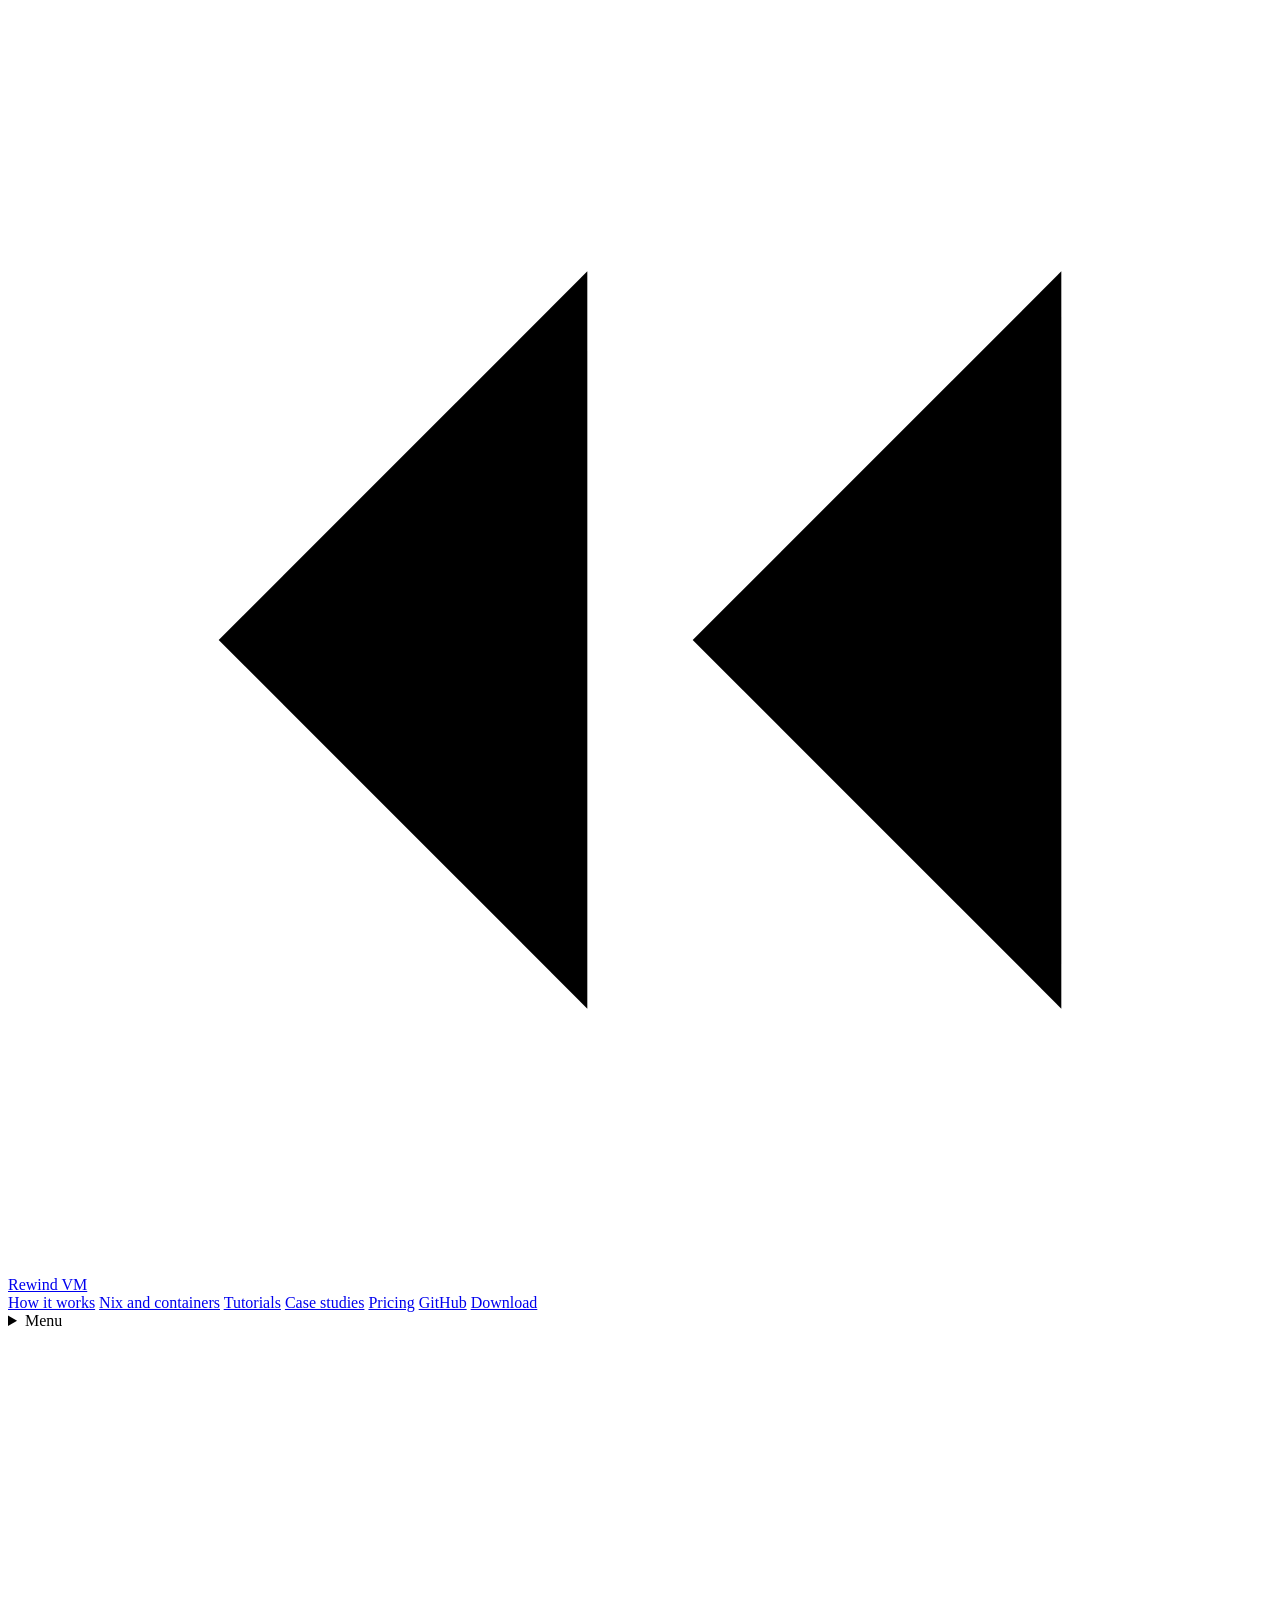
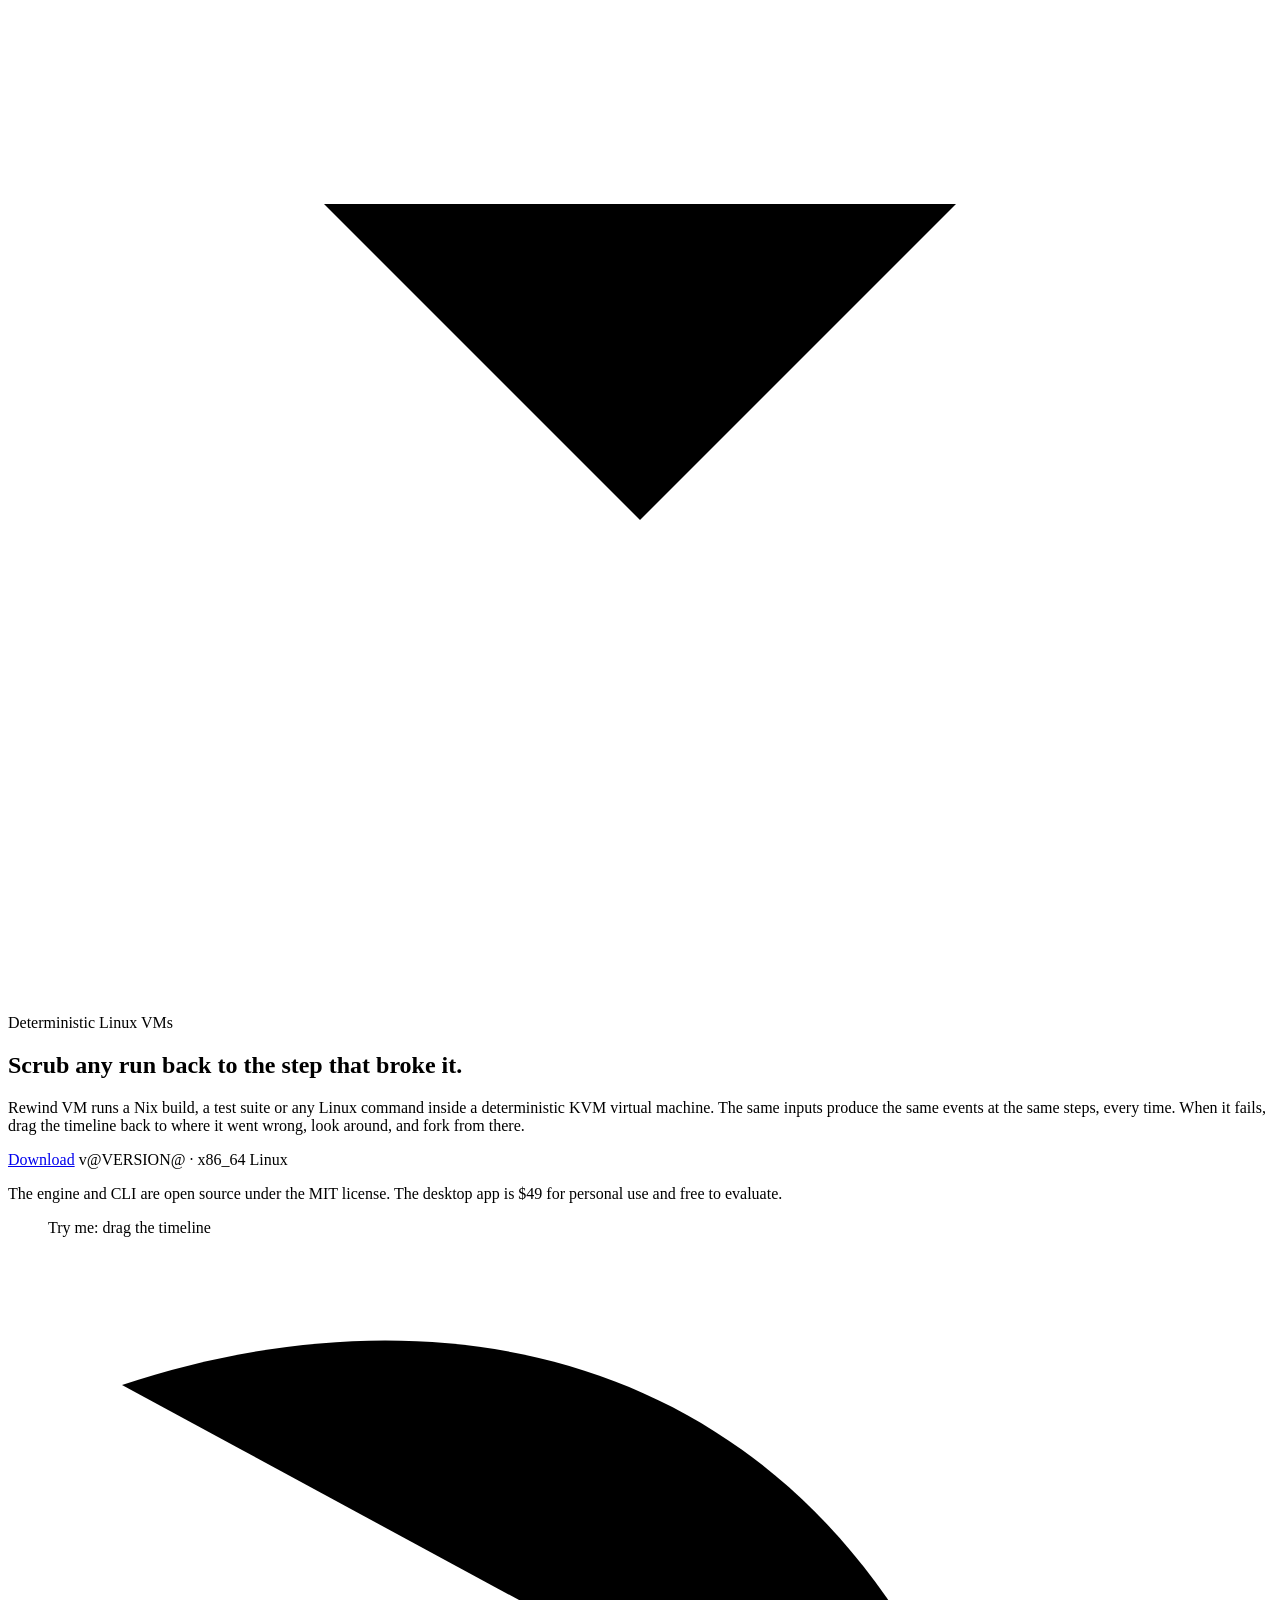
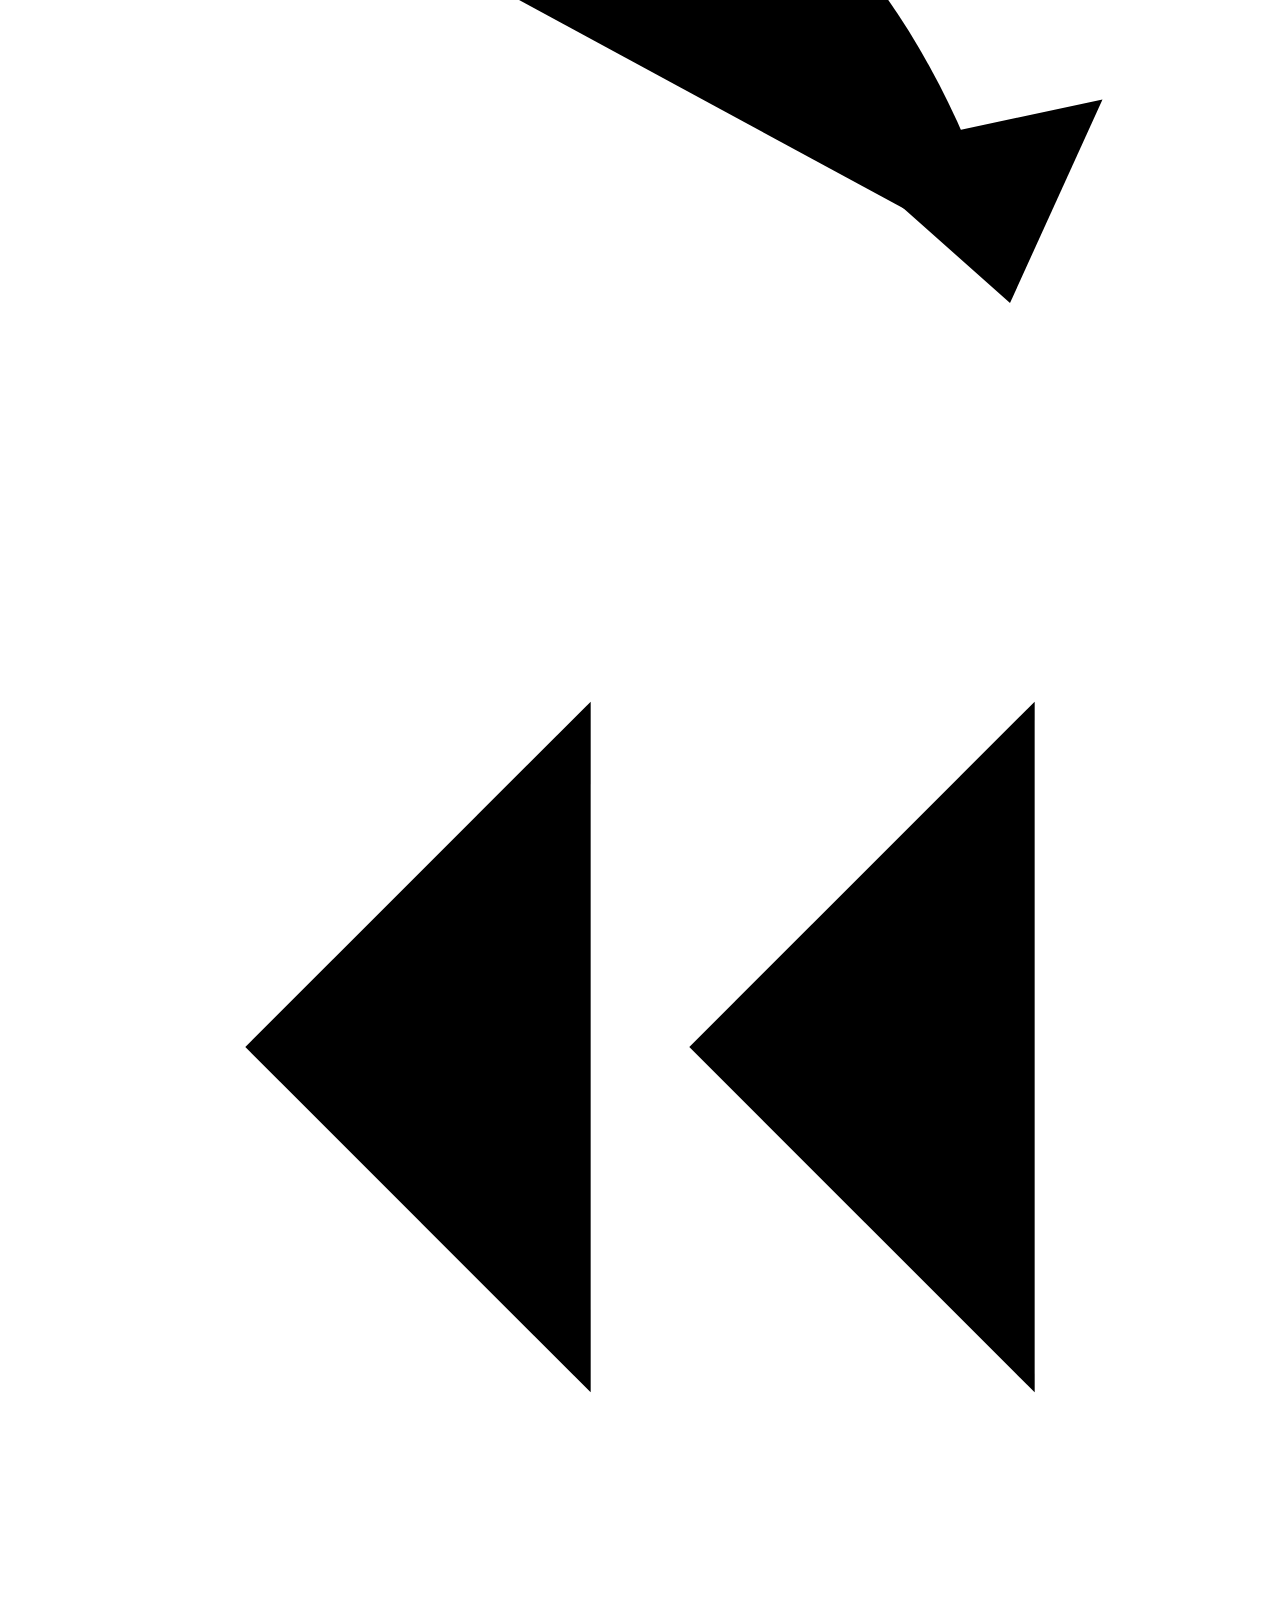
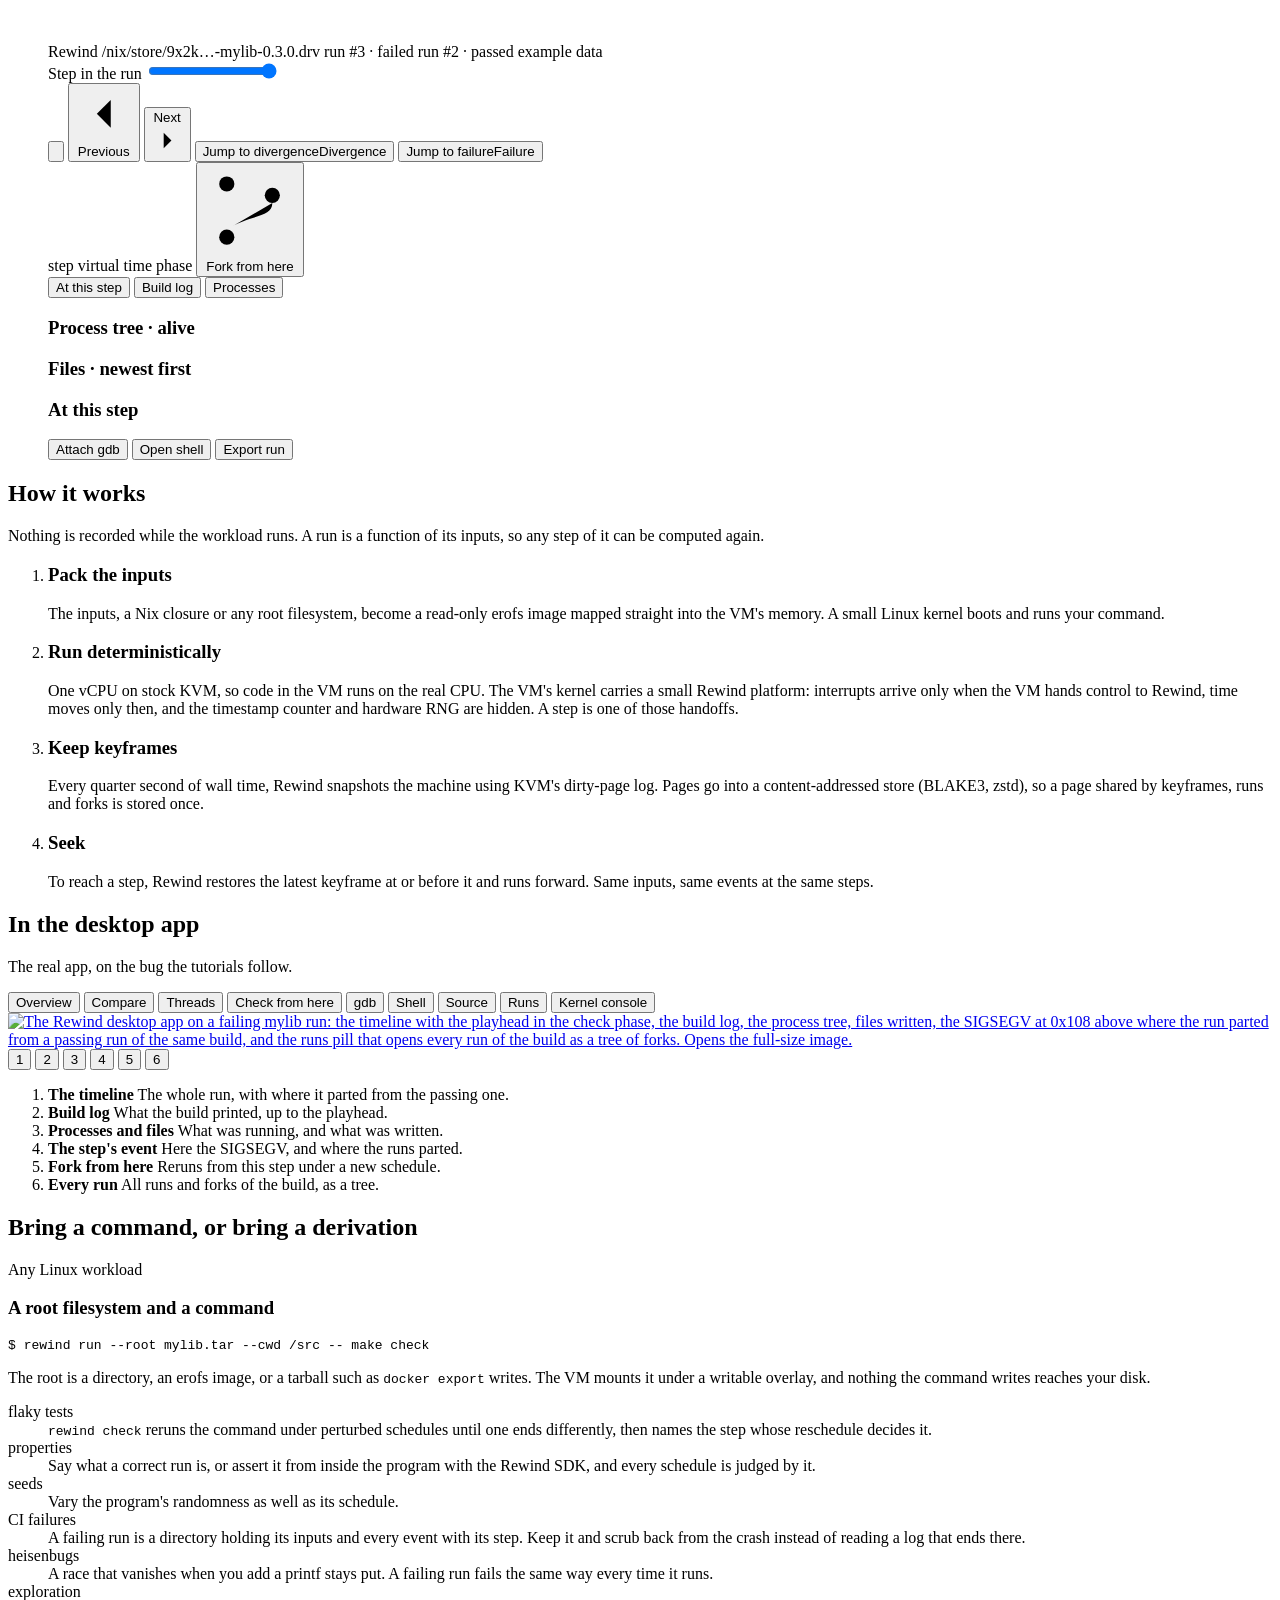
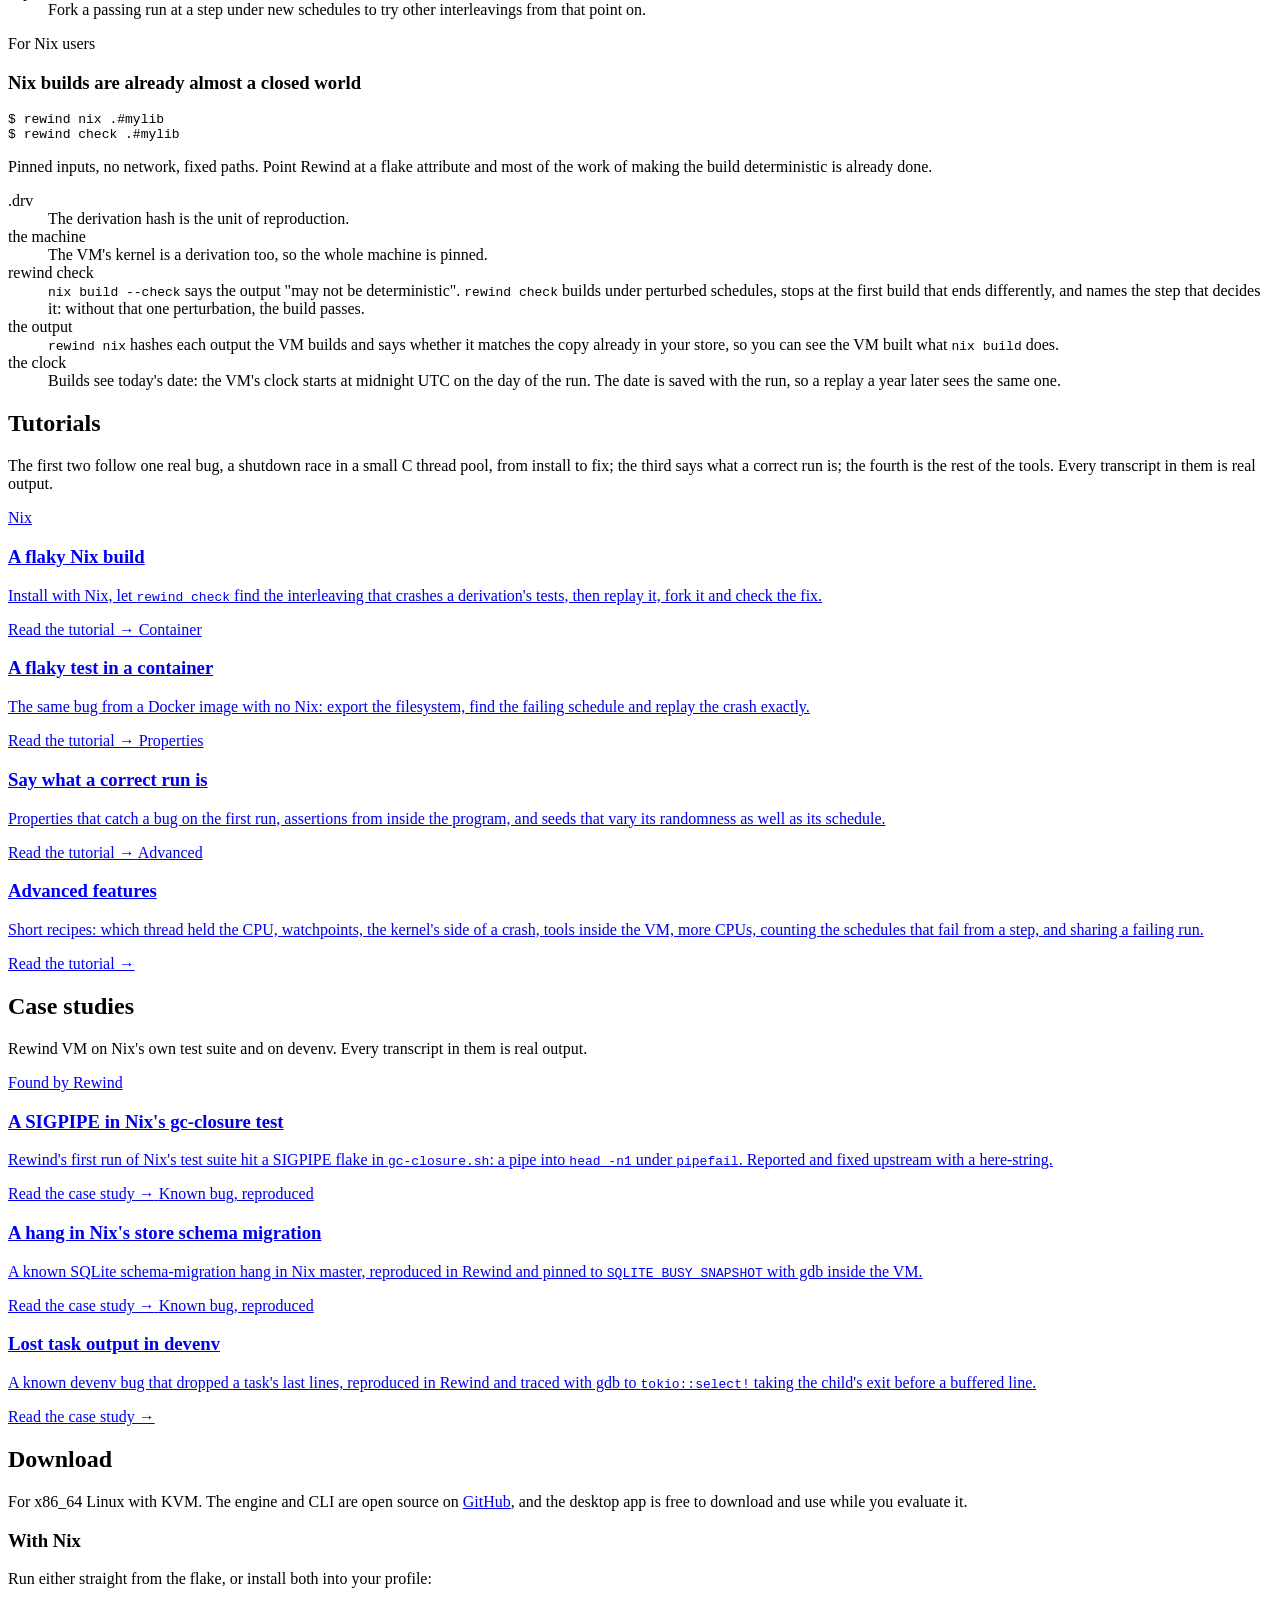
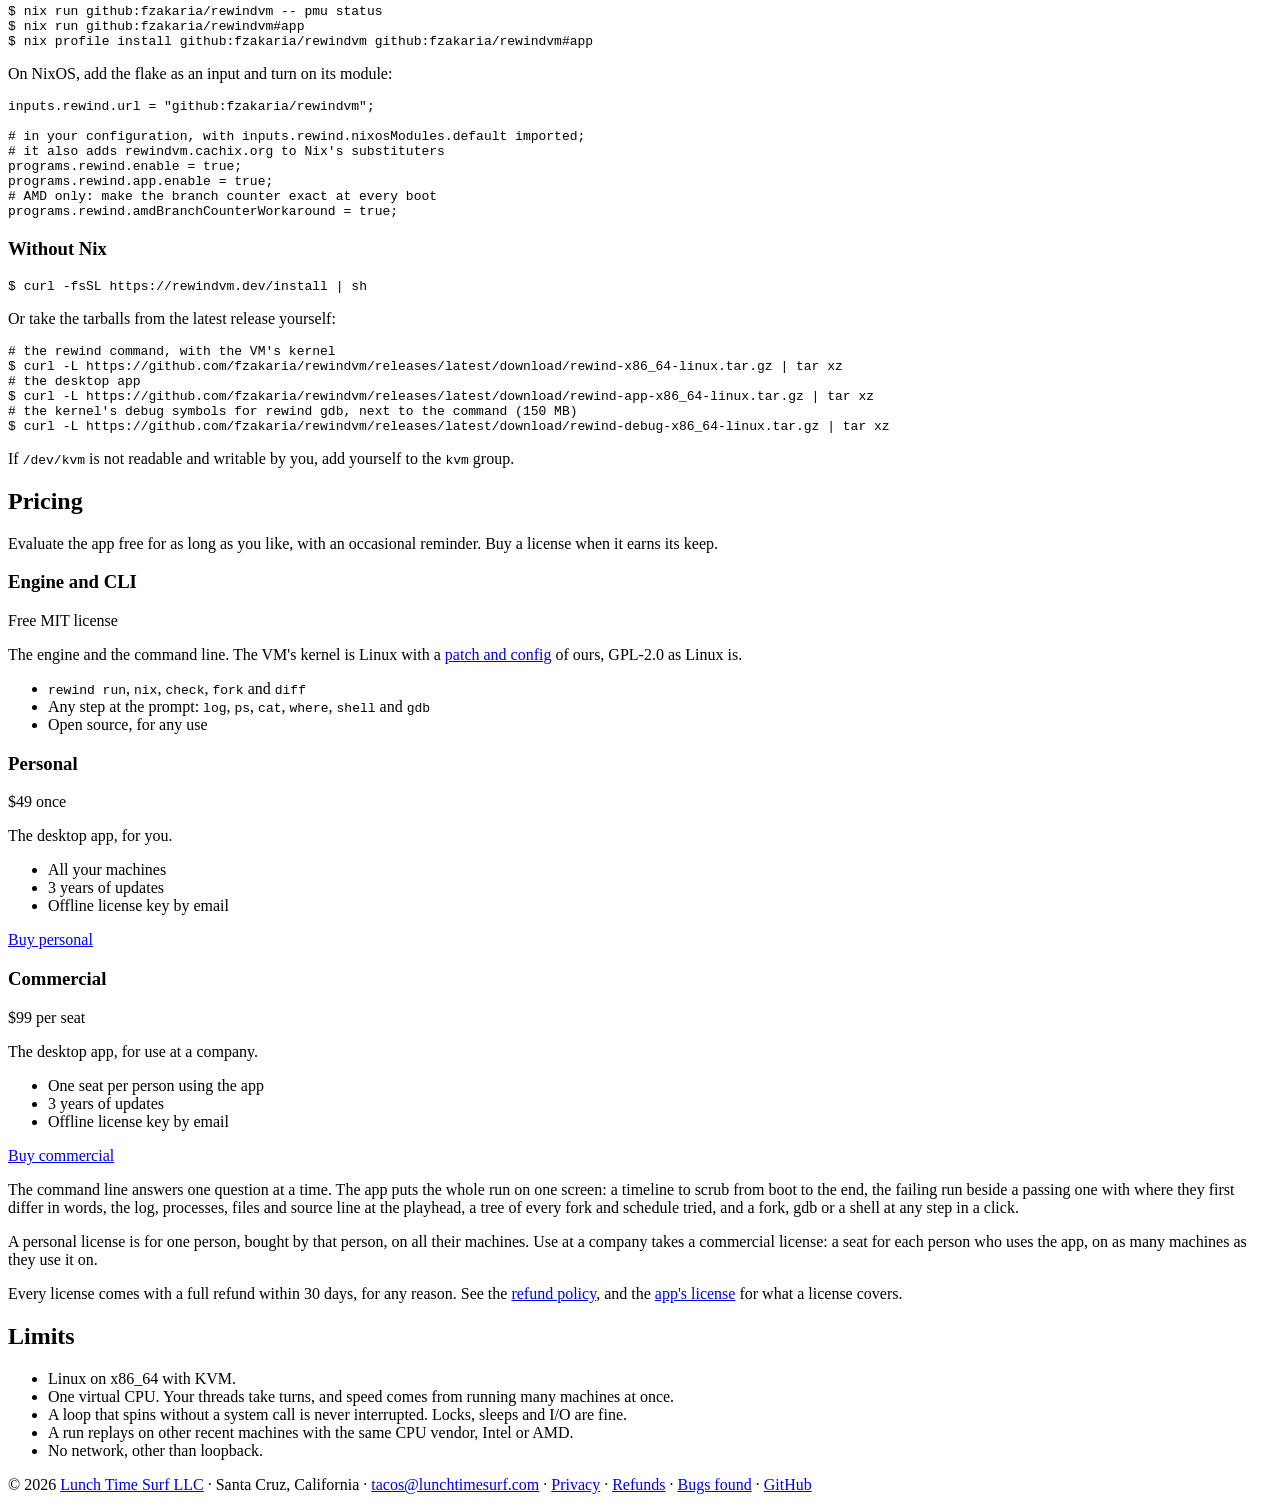
==== site/index.html @ de1f51ab "Add a tutorial on properties, seeds and the SDK WIP: pages recorded next." ====
<!doctype html>
<html lang="en">
  <head>
    <title>Rewind VM: deterministic Linux VMs you can scrub, rewind and fork</title>
    <meta
      name="description"
      content="Rewind VM runs a Nix build, a test suite or any Linux command inside a deterministic KVM virtual machine. Scrub the run back to any step, attach gdb there, and fork it with a new seed."
    />
    <meta charset="utf-8" />
    <meta name="viewport" content="width=device-width, initial-scale=1" />
    <link rel="canonical" href="https://rewindvm.dev/" />
    <link rel="icon" href="img/mark.svg" type="image/svg+xml" />
    <link rel="preconnect" href="https://fonts.googleapis.com" />
    <link rel="preconnect" href="https://fonts.gstatic.com" crossorigin />
    <link
      href="https://fonts.googleapis.com/css2?family=Bricolage+Grotesque:opsz,wght@12..96,500;12..96,700&family=Caveat:wght@600&family=IBM+Plex+Sans:wght@400;500;600&family=JetBrains+Mono:wght@400;600&display=swap"
      rel="stylesheet"
    />
    <link rel="stylesheet" href="style.css" />
    <!-- Google Analytics, with consent defaults set before gtag.js runs. -->
    <script src="analytics.js"></script>
    <script async src="https://www.googletagmanager.com/gtag/js?id=G-L0515BFLG0"></script>
    <script src="demo.js" defer></script>
  </head>
  <body>
    <header class="wrap nav">
      <a class="brand" href="./">
        <svg viewBox="0 0 24 24" aria-hidden="true">
          <path d="M11 19l-7-7 7-7" />
          <path d="M20 19l-7-7 7-7" />
        </svg>
        <span>Rewind VM</span>
      </a>
      <nav class="nav-links">
        <a href="#how">How it works</a>
        <a href="#workloads">Nix and containers</a>
        <a href="#tutorials">Tutorials</a>
        <a href="#case-studies">Case studies</a>
        <a href="#pricing">Pricing</a>
        <a href="https://github.com/fzakaria/rewindvm">GitHub</a>
        <a class="btn small" href="#download">Download</a>
      </nav>
      <!-- The same links on a phone, behind a button. demo.js closes the
           menu when a link in it is followed. -->
      <details class="nav-menu">
        <summary>
          Menu
          <svg viewBox="0 0 24 24" aria-hidden="true"><path d="M6 9l6 6 6-6" /></svg>
        </summary>
        <nav class="nav-menu-links" aria-label="Sections">
          <a href="#how">How it works</a>
          <a href="#workloads">Nix and containers</a>
          <a href="#tutorials">Tutorials</a>
          <a href="#case-studies">Case studies</a>
          <a href="#pricing">Pricing</a>
          <a href="https://github.com/fzakaria/rewindvm">GitHub</a>
          <a class="btn" href="#download">Download</a>
        </nav>
      </details>
    </header>

    <main>
      <section class="wrap hero">
        <div class="hero-copy">
          <p class="eyebrow">Deterministic Linux VMs</p>
          <h1>Scrub any run back to the step that broke it.</h1>
          <p class="lede">
            Rewind VM runs a Nix build, a test suite or any Linux command inside a deterministic KVM
            virtual machine. The same inputs produce the same events at the same steps, every time.
            When it fails, drag the timeline back to where it went wrong, look around, and fork from
            there.
          </p>
          <div class="cta-row">
            <a class="btn" href="#download">Download</a>
            <span class="soon">v@VERSION@ &middot; x86_64 Linux</span>
          </div>
          <p class="fine">
            The engine and CLI are open source under the MIT license. The desktop app is $49 for
            personal use and free to evaluate.
          </p>
        </div>

        <!-- The scrubber from the desktop app, redrawn in HTML and driven by
             demo.js on one example run. Every number in it is example data. -->
        <figure class="hero-demo">
          <!-- A hint that the scrubber is live. It sits above the demo, in the
               flow, so it never covers a control; demo.js fades it out on the
               first touch, click or key press inside the demo. -->
          <div class="try-me" id="try-me" aria-hidden="true">
            <span>Try me: drag the timeline</span>
            <svg viewBox="0 0 64 44">
              <path d="M4,8 C22,2 44,6 52,34" />
              <path d="M43,28 L52,36 L57,25" />
            </svg>
          </div>
          <div class="demo" id="demo">
            <div class="demo-bar">
              <span class="demo-brand">
                <svg viewBox="0 0 24 24" aria-hidden="true">
                  <path d="M11 19l-7-7 7-7" />
                  <path d="M20 19l-7-7 7-7" />
                </svg>
                Rewind
              </span>
              <span class="demo-path">/nix/store/9x2k&hellip;-mylib-0.3.0.drv</span>
              <span class="badge fail">run #3 &middot; failed</span>
              <span class="badge pass">run #2 &middot; passed</span>
              <span class="badge example">example data</span>
            </div>

            <div class="timeline">
              <div class="track" id="track">
                <div class="segments" id="segments"></div>
                <div
                  class="flag split"
                  id="mark-split"
                  title="Step 11,030: only this run has a reschedule"
                ></div>
                <div class="flag divergence" id="mark-divergence" title="First divergence"></div>
                <div class="flag failure" id="mark-failure" title="Failure"></div>
                <div class="flag fork" id="mark-fork" hidden title="Fork"></div>
                <div class="playhead" id="playhead"></div>
              </div>
              <label class="sr-only" for="scrub">Step in the run</label>
              <input id="scrub" type="range" min="0" max="11760" step="1" value="11742" />

              <div class="controls">
                <button type="button" class="ctl" data-go="start" aria-label="Go to start">
                  <svg viewBox="0 0 24 24" aria-hidden="true">
                    <path d="M6 5v14" />
                    <path d="M18 5l-9 7 9 7z" />
                  </svg>
                </button>
                <!-- A phone drops the words a control can do without, so the
                     controls fit on one row. -->
                <button type="button" class="ctl" data-go="prev" aria-label="Previous">
                  <svg viewBox="0 0 24 24" aria-hidden="true"><path d="M15 18l-6-6 6-6" /></svg>
                  <span class="wide">Previous</span>
                </button>
                <button type="button" class="ctl" data-go="next" aria-label="Next">
                  <span class="wide">Next</span>
                  <svg viewBox="0 0 24 24" aria-hidden="true"><path d="M9 18l6-6-6-6" /></svg>
                </button>
                <button
                  type="button"
                  class="ctl blue"
                  data-go="divergence"
                  aria-label="Jump to divergence"
                >
                  <span class="wide">Jump to divergence</span><span class="narrow">Divergence</span>
                </button>
                <button
                  type="button"
                  class="ctl red"
                  data-go="failure"
                  aria-label="Jump to failure"
                >
                  <span class="wide">Jump to failure</span><span class="narrow">Failure</span>
                </button>
              </div>

              <div class="readout">
                <span><span class="dim">step</span> <b id="step-label"></b></span>
                <span><span class="dim">virtual time</span> <span id="clock"></span></span>
                <span><span class="dim">phase</span> <span id="phase"></span></span>
                <button type="button" class="fork-btn" id="fork">
                  <svg viewBox="0 0 24 24" aria-hidden="true">
                    <circle cx="6" cy="5" r="2" />
                    <circle cx="6" cy="19" r="2" />
                    <circle cx="18" cy="8" r="2" />
                    <path d="M6 7v10" />
                    <path d="M18 10c0 4-6 3-12 7" />
                  </svg>
                  Fork from here
                </button>
              </div>
            </div>

            <!-- The panels: the log, and the processes with their files, are
                 tabs on the left beside the step's detail. On a phone the
                 step's detail is a tab too, and the first. demo.js switches
                 them through data-show. -->
            <div class="panels" id="panels" data-show="log">
              <div class="panel-tabs" role="tablist" aria-label="Panels">
                <button type="button" role="tab" class="tab-step" data-panel="step">
                  At this step
                </button>
                <button type="button" role="tab" data-panel="log">Build log</button>
                <button type="button" role="tab" data-panel="procs">Processes</button>
              </div>

              <div class="panel panel-log" role="tabpanel" aria-label="Build log up to this step">
                <ol class="rows log" id="log"></ol>
              </div>

              <div class="panel panel-procs" role="tabpanel" aria-label="Processes and files">
                <h3 class="panel-head">Process tree &middot; alive</h3>
                <ul class="rows procs" id="procs"></ul>
                <h3 class="panel-head">Files &middot; newest first</h3>
                <ul class="rows files" id="files"></ul>
              </div>

              <div class="panel panel-step" role="tabpanel" aria-label="At this step">
                <h3 class="panel-head">At this step</h3>
                <div class="step-body">
                  <div class="card-ev">
                    <div class="ev-meta" id="ev-meta"></div>
                    <div class="ev-text" id="ev-text"></div>
                  </div>
                  <div class="card-diff" id="diff"></div>
                  <div class="card-note" id="note" aria-live="polite"></div>
                  <div class="inspect">
                    <button type="button" class="ctl" data-inspect="gdb">Attach gdb</button>
                    <button type="button" class="ctl" data-inspect="shell">Open shell</button>
                    <button type="button" class="ctl" data-inspect="export">Export run</button>
                  </div>
                </div>
              </div>
            </div>
          </div>
          <noscript><p class="demo-caption">The scrubber needs JavaScript to run.</p></noscript>
        </figure>
      </section>

      <section class="wrap how" id="how">
        <h2>How it works</h2>
        <p class="lede">
          Nothing is recorded while the workload runs. A run is a function of its inputs, so any
          step of it can be computed again.
        </p>
        <ol class="steps swipe">
          <li>
            <h3>Pack the inputs</h3>
            <p>
              The inputs, a Nix closure or any root filesystem, become a read-only erofs image
              mapped straight into the VM's memory. A small Linux kernel boots and runs your
              command.
            </p>
          </li>
          <li>
            <h3>Run deterministically</h3>
            <p>
              One vCPU on stock KVM, so code in the VM runs on the real CPU. The VM's kernel carries
              a small Rewind platform: interrupts arrive only when the VM hands control to Rewind,
              time moves only then, and the timestamp counter and hardware RNG are hidden. A step is
              one of those handoffs.
            </p>
          </li>
          <li>
            <h3>Keep keyframes</h3>
            <p>
              Every quarter second of wall time, Rewind snapshots the machine using KVM's dirty-page
              log. Pages go into a content-addressed store (BLAKE3, zstd), so a page shared by
              keyframes, runs and forks is stored once.
            </p>
          </li>
          <li>
            <h3>Seek</h3>
            <p>
              To reach a step, Rewind restores the latest keyframe at or before it and runs forward.
              Same inputs, same events at the same steps.
            </p>
          </li>
        </ol>
      </section>

      <section class="features" id="features">
        <h2>In the desktop app</h2>
        <p class="lede">The real app, on the bug the tutorials follow.</p>
        <!-- One screenshot at a time: a tab per feature, beside the shot on a
             wide screen and a row to swipe above it on a phone. demo.js swaps
             the panels; without it the overview shows. Each image links to the
             full-size file, which is the readable version on a phone. -->
        <div class="shots">
          <div class="shots-tabs" role="tablist" aria-label="Features of the app">
            <button
              type="button"
              role="tab"
              id="tab-overview"
              aria-controls="show-overview"
              aria-selected="true"
            >
              <span class="shots-name">Overview</span>
            </button>
            <button
              type="button"
              role="tab"
              id="tab-compare"
              aria-controls="show-compare"
              aria-selected="false"
            >
              <span class="shots-name">Compare</span>
            </button>
            <button
              type="button"
              role="tab"
              id="tab-threads"
              aria-controls="show-threads"
              aria-selected="false"
            >
              <span class="shots-name">Threads</span>
            </button>
            <button
              type="button"
              role="tab"
              id="tab-check"
              aria-controls="show-check"
              aria-selected="false"
            >
              <span class="shots-name">Check from here</span>
            </button>
            <button
              type="button"
              role="tab"
              id="tab-gdb"
              aria-controls="show-gdb"
              aria-selected="false"
            >
              <span class="shots-name">gdb</span>
            </button>
            <button
              type="button"
              role="tab"
              id="tab-shell"
              aria-controls="show-shell"
              aria-selected="false"
            >
              <span class="shots-name">Shell</span>
            </button>
            <button
              type="button"
              role="tab"
              id="tab-source"
              aria-controls="show-source"
              aria-selected="false"
            >
              <span class="shots-name">Source</span>
            </button>
            <button
              type="button"
              role="tab"
              id="tab-runs"
              aria-controls="show-runs"
              aria-selected="false"
            >
              <span class="shots-name">Runs</span>
            </button>
            <button
              type="button"
              role="tab"
              id="tab-kernel"
              aria-controls="show-kernel"
              aria-selected="false"
            >
              <span class="shots-name">Kernel console</span>
            </button>
          </div>

          <!-- The shots, one per tab. On a phone they are a row to swipe, and
               the shot in view picks its tab. -->
          <div class="shots-panels swipe">
            <!-- The overview: numbered pins over the shot and a legend under it.
               Hovering or focusing a legend item lights its pin and the other
               way round (style.css, no script). -->
            <div
              class="shots-panel"
              id="show-overview"
              role="tabpanel"
              aria-labelledby="tab-overview"
            >
              <div class="tour-frame">
                <a class="tour-link" href="img/app-failure.png">
                  <picture>
                    <source srcset="img/app-failure.webp" type="image/webp" />
                    <img
                      src="img/app-failure.png"
                      width="1440"
                      height="900"
                      loading="lazy"
                      alt="The Rewind desktop app on a failing mylib run: the timeline with the playhead in the check phase, the build log, the process tree, files written, the SIGSEGV at 0x108 above where the run parted from a passing run of the same build, and the runs pill that opens every run of the build as a tree of forks. Opens the full-size image."
                    />
                  </picture>
                </a>
                <button
                  type="button"
                  class="pin pin-1"
                  aria-label="1: the timeline, with the run's phases, the divergence and the failure"
                >
                  1
                </button>
                <button
                  type="button"
                  class="pin pin-2"
                  aria-label="2: the build log up to the step"
                >
                  2
                </button>
                <button
                  type="button"
                  class="pin pin-3"
                  aria-label="3: the process tree alive at the step, and files written"
                >
                  3
                </button>
                <button
                  type="button"
                  class="pin pin-4"
                  aria-label="4: the step's event, a SIGSEGV, and where the run diverged"
                >
                  4
                </button>
                <button type="button" class="pin pin-5" aria-label="5: the Fork from here button">
                  5
                </button>
                <button
                  type="button"
                  class="pin pin-6"
                  aria-label="6: the runs pill, which opens every run of the build as a tree of forks"
                >
                  6
                </button>
              </div>
              <ol class="shots-legend">
                <li id="tour-1" tabindex="0">
                  <b>The timeline</b>
                  <span>The whole run, with where it parted from the passing one.</span>
                </li>
                <li id="tour-2" tabindex="0">
                  <b>Build log</b>
                  <span>What the build printed, up to the playhead.</span>
                </li>
                <li id="tour-3" tabindex="0">
                  <b>Processes and files</b>
                  <span>What was running, and what was written.</span>
                </li>
                <li id="tour-4" tabindex="0">
                  <b>The step&#x27;s event</b>
                  <span>Here the SIGSEGV, and where the runs parted.</span>
                </li>
                <li id="tour-5" tabindex="0">
                  <b>Fork from here</b>
                  <span>Reruns from this step under a new schedule.</span>
                </li>
                <li id="tour-6" tabindex="0">
                  <b>Every run</b>
                  <span>All runs and forks of the build, as a tree.</span>
                </li>
              </ol>
            </div>

            <div
              class="shots-panel zoomed"
              id="show-compare"
              role="tabpanel"
              aria-labelledby="tab-compare"
              hidden
            >
              <div class="tour-frame">
                <a class="tour-link" href="img/app-compare-tab.png">
                  <picture>
                    <source srcset="img/app-compare-tab.webp" type="image/webp" />
                    <img
                      src="img/app-compare-tab.png"
                      width="1440"
                      height="900"
                      loading="lazy"
                      alt="The app's Compare tab: the writes both runs made before they part, then the failing run's SIGSEGV beside the passing run's write, each run's text in full with what differs in amber. Opens the full-size image."
                    />
                  </picture>
                </a>
              </div>
              <p>Two runs side by side from where they part, with the difference in amber.</p>
            </div>

            <div
              class="shots-panel zoomed"
              id="show-threads"
              role="tabpanel"
              aria-labelledby="tab-threads"
              hidden
            >
              <div class="tour-frame">
                <a class="tour-link" href="img/app-threads.png">
                  <picture>
                    <source srcset="img/app-threads.webp" type="image/webp" />
                    <img
                      src="img/app-threads.png"
                      width="1440"
                      height="900"
                      loading="lazy"
                      alt="The app's Threads tab around the crash: a lane per thread of test_pool_shutdown, the failing run's above the passing run's, with the worker that crashes taking the CPU in another order after the deciding step. Opens the full-size image."
                    />
                  </picture>
                </a>
              </div>
              <p>Which thread held the CPU at each step, in both runs.</p>
            </div>

            <div
              class="shots-panel zoomed"
              id="show-check"
              role="tabpanel"
              aria-labelledby="tab-check"
              hidden
            >
              <div class="tour-frame">
                <a class="tour-link" href="img/app-check.png">
                  <picture>
                    <source srcset="img/app-check.webp" type="image/webp" />
                    <img
                      src="img/app-check.png"
                      width="1440"
                      height="900"
                      loading="lazy"
                      alt="The app after Check from here on the passing run: a card counting how the 16 schedules ended, a cell per schedule, the first picked with its run and Compare and Open. Opens the full-size image."
                    />
                  </picture>
                </a>
              </div>
              <p>Runs 8 to 64 schedules from one step and counts how they end.</p>
            </div>

            <div
              class="shots-panel zoomed"
              id="show-gdb"
              role="tabpanel"
              aria-labelledby="tab-gdb"
              hidden
            >
              <div class="tour-frame">
                <a class="tour-link" href="img/app-gdb-watch.png">
                  <picture>
                    <source srcset="img/app-gdb-watch.webp" type="image/webp" />
                    <img
                      src="img/app-gdb-watch.png"
                      width="1440"
                      height="900"
                      loading="lazy"
                      alt="The app's gdb pane stopped at the watchpoint in pool_shutdown, with the old and new values of p-&gt;queue. Opens the full-size image."
                    />
                  </picture>
                </a>
              </div>
              <p>gdb at any step of the run, here stopped on a watchpoint.</p>
            </div>

            <div
              class="shots-panel zoomed"
              id="show-shell"
              role="tabpanel"
              aria-labelledby="tab-shell"
              hidden
            >
              <div class="tour-frame">
                <a class="tour-link" href="img/app-shell.png">
                  <picture>
                    <source srcset="img/app-shell.webp" type="image/webp" />
                    <img
                      src="img/app-shell.png"
                      width="1440"
                      height="900"
                      loading="lazy"
                      alt="The app's shell pane at the crash, in /build/mylib, after pwd and ls tests. Opens the full-size image."
                    />
                  </picture>
                </a>
              </div>
              <p>A shell inside the VM at any step.</p>
            </div>

            <div
              class="shots-panel zoomed"
              id="show-source"
              role="tabpanel"
              aria-labelledby="tab-source"
              hidden
            >
              <div class="tour-frame">
                <a class="tour-link" href="img/app-source.png">
                  <picture>
                    <source srcset="img/app-source.webp" type="image/webp" />
                    <img
                      src="img/app-source.png"
                      width="1440"
                      height="900"
                      loading="lazy"
                      alt="The app's source panel at the crash: worker at src/pool.c:77 with p-&gt;queue-&gt;completed++ marked, and the frames worker, start_thread and clone3 below. Opens the full-size image."
                    />
                  </picture>
                </a>
              </div>
              <p>The source line a thread is on at the playhead, with its stack.</p>
            </div>

            <div
              class="shots-panel zoomed"
              id="show-runs"
              role="tabpanel"
              aria-labelledby="tab-runs"
              hidden
            >
              <div class="tour-frame">
                <a class="tour-link" href="img/app-runs.png">
                  <picture>
                    <source srcset="img/app-runs.webp" type="image/webp" />
                    <img
                      src="img/app-runs.png"
                      width="1440"
                      height="900"
                      loading="lazy"
                      alt="The app's Runs panel: check's schedules, and the forks of the failing run, failing and passing. Opens the full-size image."
                    />
                  </picture>
                </a>
              </div>
              <p>Every run and fork of the build, as a tree.</p>
            </div>

            <div
              class="shots-panel zoomed"
              id="show-kernel"
              role="tabpanel"
              aria-labelledby="tab-kernel"
              hidden
            >
              <div class="tour-frame">
                <a class="tour-link" href="img/app-kernel.png">
                  <picture>
                    <source srcset="img/app-kernel.webp" type="image/webp" />
                    <img
                      src="img/app-kernel.png"
                      width="1440"
                      height="900"
                      loading="lazy"
                      alt="The app's build log with the kernel console on, showing the segfault report under the test's output. Opens the full-size image."
                    />
                  </picture>
                </a>
              </div>
              <p>The VM kernel's messages in the build log, here its segfault report.</p>
            </div>
          </div>
        </div>
      </section>

      <section class="wrap workloads" id="workloads">
        <h2>Bring a command, or bring a derivation</h2>
        <div class="lanes swipe">
          <div class="lane">
            <p class="eyebrow">Any Linux workload</p>
            <h3>A root filesystem and a command</h3>
            <pre
              class="term"
            ><code><span class="prompt">$</span> <span class="cmd">rewind</span> run <span class="opt">--root</span> mylib.tar <span class="opt">--cwd</span> /src <span class="opt">--</span> make check</code></pre>
            <p class="lane-lede">
              The root is a directory, an erofs image, or a tarball such as
              <code>docker export</code> writes. The VM mounts it under a writable overlay, and
              nothing the command writes reaches your disk.
            </p>
            <dl class="rows-def">
              <div>
                <dt>flaky tests</dt>
                <dd>
                  <code>rewind check</code> reruns the command under perturbed schedules until one
                  ends differently, then names the step whose reschedule decides it.
                </dd>
              </div>
              <div>
                <dt>properties</dt>
                <dd>
                  Say what a correct run is, or assert it from inside the program with the Rewind
                  SDK, and every schedule is judged by it.
                </dd>
              </div>
              <div>
                <dt>seeds</dt>
                <dd>Vary the program's randomness as well as its schedule.</dd>
              </div>
              <div>
                <dt>CI failures</dt>
                <dd>
                  A failing run is a directory holding its inputs and every event with its step.
                  Keep it and scrub back from the crash instead of reading a log that ends there.
                </dd>
              </div>
              <div>
                <dt>heisenbugs</dt>
                <dd>
                  A race that vanishes when you add a printf stays put. A failing run fails the same
                  way every time it runs.
                </dd>
              </div>
              <div>
                <dt>exploration</dt>
                <dd>
                  Fork a passing run at a step under new schedules to try other interleavings from
                  that point on.
                </dd>
              </div>
            </dl>
          </div>

          <div class="lane nix">
            <p class="eyebrow">For Nix users</p>
            <h3>Nix builds are already almost a closed world</h3>
            <pre
              class="term"
            ><code><span class="prompt">$</span> <span class="cmd">rewind</span> nix .#mylib
<span class="prompt">$</span> <span class="cmd">rewind</span> check .#mylib</code></pre>
            <p class="lane-lede">
              Pinned inputs, no network, fixed paths. Point Rewind at a flake attribute and most of
              the work of making the build deterministic is already done.
            </p>
            <dl class="rows-def">
              <div>
                <dt>.drv</dt>
                <dd>The derivation hash is the unit of reproduction.</dd>
              </div>
              <div>
                <dt>the machine</dt>
                <dd>The VM's kernel is a derivation too, so the whole machine is pinned.</dd>
              </div>
              <div>
                <dt>rewind check</dt>
                <dd>
                  <code>nix build --check</code> says the output "may not be deterministic".
                  <code>rewind check</code> builds under perturbed schedules, stops at the first
                  build that ends differently, and names the step that decides it: without that one
                  perturbation, the build passes.
                </dd>
              </div>
              <div>
                <dt>the output</dt>
                <dd>
                  <code>rewind nix</code> hashes each output the VM builds and says whether it
                  matches the copy already in your store, so you can see the VM built what
                  <code>nix build</code> does.
                </dd>
              </div>
              <div>
                <dt>the clock</dt>
                <dd>
                  Builds see today's date: the VM's clock starts at midnight UTC on the day of the
                  run. The date is saved with the run, so a replay a year later sees the same one.
                </dd>
              </div>
            </dl>
          </div>
        </div>
      </section>

      <section class="wrap tutorials" id="tutorials">
        <h2>Tutorials</h2>
        <p class="lede">
          The first two follow one real bug, a shutdown race in a small C thread pool, from install
          to fix; the third says what a correct run is; the fourth is the rest of the tools. Every
          transcript in them is real output.
        </p>
        <div class="grid swipe">
          <a class="card" href="tutorials/nix.html">
            <span class="eyebrow">Nix</span>
            <h3>A flaky Nix build</h3>
            <p>
              Install with Nix, let <code>rewind check</code> find the interleaving that crashes a
              derivation's tests, then replay it, fork it and check the fix.
            </p>
            <span class="card-link">Read the tutorial &rarr;</span>
          </a>
          <a class="card" href="tutorials/container.html">
            <span class="eyebrow">Container</span>
            <h3>A flaky test in a container</h3>
            <p>
              The same bug from a Docker image with no Nix: export the filesystem, find the failing
              schedule and replay the crash exactly.
            </p>
            <span class="card-link">Read the tutorial &rarr;</span>
          </a>
          <a class="card" href="tutorials/properties.html">
            <span class="eyebrow">Properties</span>
            <h3>Say what a correct run is</h3>
            <p>
              Properties that catch a bug on the first run, assertions from inside the program, and
              seeds that vary its randomness as well as its schedule.
            </p>
            <span class="card-link">Read the tutorial &rarr;</span>
          </a>
          <a class="card" href="tutorials/advanced.html">
            <span class="eyebrow">Advanced</span>
            <h3>Advanced features</h3>
            <p>
              Short recipes: which thread held the CPU, watchpoints, the kernel's side of a crash,
              tools inside the VM, more CPUs, counting the schedules that fail from a step, and
              sharing a failing run.
            </p>
            <span class="card-link">Read the tutorial &rarr;</span>
          </a>
        </div>
      </section>

      <section class="wrap tutorials" id="case-studies">
        <h2>Case studies</h2>
        <p class="lede">
          Rewind VM on Nix's own test suite and on devenv. Every transcript in them is real output.
        </p>
        <div class="grid swipe">
          <a class="card" href="case-studies/nix-gc-closure-sigpipe.html">
            <span class="eyebrow">Found by Rewind</span>
            <h3>A SIGPIPE in Nix's gc-closure test</h3>
            <p>
              Rewind's first run of Nix's test suite hit a SIGPIPE flake in
              <code>gc-closure.sh</code>: a pipe into <code>head -n1</code> under
              <code>pipefail</code>. Reported and fixed upstream with a here-string.
            </p>
            <span class="card-link">Read the case study &rarr;</span>
          </a>
          <a class="card" href="case-studies/nix-schema-migration-hang.html">
            <span class="eyebrow">Known bug, reproduced</span>
            <h3>A hang in Nix's store schema migration</h3>
            <p>
              A known SQLite schema-migration hang in Nix master, reproduced in Rewind and pinned to
              <code>SQLITE_BUSY_SNAPSHOT</code> with gdb inside the VM.
            </p>
            <span class="card-link">Read the case study &rarr;</span>
          </a>
          <a class="card" href="case-studies/devenv-task-output-race.html">
            <span class="eyebrow">Known bug, reproduced</span>
            <h3>Lost task output in devenv</h3>
            <p>
              A known devenv bug that dropped a task's last lines, reproduced in Rewind and traced
              with gdb to <code>tokio::select!</code> taking the child's exit before a buffered
              line.
            </p>
            <span class="card-link">Read the case study &rarr;</span>
          </a>
        </div>
      </section>

      <section class="wrap download" id="download">
        <h2>Download</h2>
        <p class="lede">
          For x86_64 Linux with KVM. The engine and CLI are open source on
          <a href="https://github.com/fzakaria/rewindvm">GitHub</a>, and the desktop app is free to
          download and use while you evaluate it.
        </p>

        <h3>With Nix</h3>
        <p>Run either straight from the flake, or install both into your profile:</p>
        <pre
          data-install="nix"
          class="term"
        ><code><span class="prompt">$</span> <span class="cmd">nix</span> run github:fzakaria/rewindvm <span class="opt">--</span> pmu status
<span class="prompt">$</span> <span class="cmd">nix</span> run github:fzakaria/rewindvm#app
<span class="prompt">$</span> <span class="cmd">nix</span> profile install github:fzakaria/rewindvm github:fzakaria/rewindvm#app</code></pre>
        <p>On NixOS, add the flake as an input and turn on its module:</p>
        <pre
          data-install="nixos"
          class="term nix"
        ><code>inputs.rewind.url = <span class="str">"github:fzakaria/rewindvm"</span>;

<span class="comment"># in your configuration, with inputs.rewind.nixosModules.default imported;</span>
<span class="comment"># it also adds rewindvm.cachix.org to Nix's substituters</span>
programs.rewind.enable = <span class="kw">true</span>;
programs.rewind.app.enable = <span class="kw">true</span>;
<span class="comment"># AMD only: make the branch counter exact at every boot</span>
programs.rewind.amdBranchCounterWorkaround = <span class="kw">true</span>;</code></pre>

        <h3>Without Nix</h3>
        <pre
          data-install="script"
          class="term"
        ><code><span class="prompt">$</span> <span class="cmd">curl</span> <span class="opt">-fsSL</span> https://rewindvm.dev/install <span class="op">|</span> <span class="cmd">sh</span></code></pre>
        <p>Or take the tarballs from the latest release yourself:</p>
        <pre
          data-install="tarball"
          class="term"
        ><code><span class="comment"># the rewind command, with the VM's kernel</span>
<span class="prompt">$</span> <span class="cmd">curl</span> <span class="opt">-L</span> https://github.com/fzakaria/rewindvm/releases/latest/download/rewind-x86_64-linux.tar.gz <span class="op">|</span> <span class="cmd">tar</span> xz
<span class="comment"># the desktop app</span>
<span class="prompt">$</span> <span class="cmd">curl</span> <span class="opt">-L</span> https://github.com/fzakaria/rewindvm/releases/latest/download/rewind-app-x86_64-linux.tar.gz <span class="op">|</span> <span class="cmd">tar</span> xz
<span class="comment"># the kernel's debug symbols for rewind gdb, next to the command (150 MB)</span>
<span class="prompt">$</span> <span class="cmd">curl</span> <span class="opt">-L</span> https://github.com/fzakaria/rewindvm/releases/latest/download/rewind-debug-x86_64-linux.tar.gz <span class="op">|</span> <span class="cmd">tar</span> xz</code></pre>
        <p class="note">
          If <code>/dev/kvm</code> is not readable and writable by you, add yourself to the
          <code>kvm</code> group.
        </p>
      </section>

      <section class="wrap pricing" id="pricing">
        <h2>Pricing</h2>
        <p class="lede">
          Evaluate the app free for as long as you like, with an occasional reminder. Buy a license
          when it earns its keep.
        </p>
        <div class="plans swipe">
          <div class="plan">
            <h3>Engine and CLI</h3>
            <p class="price">Free <span>MIT license</span></p>
            <p class="alt">
              The engine and the command line. The VM's kernel is Linux with a
              <a href="https://github.com/fzakaria/rewindvm/tree/main/guest/linux"
                >patch and config</a
              >
              of ours, GPL-2.0 as Linux is.
            </p>
            <ul>
              <li>
                <code>rewind run</code>, <code>nix</code>, <code>check</code>, <code>fork</code> and
                <code>diff</code>
              </li>
              <li>
                Any step at the prompt: <code>log</code>, <code>ps</code>, <code>cat</code>,
                <code>where</code>, <code>shell</code> and <code>gdb</code>
              </li>
              <li>Open source, for any use</li>
            </ul>
          </div>
          <div class="plan pro">
            <h3>Personal</h3>
            <p class="price">$49 <span>once</span></p>
            <p class="alt">The desktop app, for you.</p>
            <ul>
              <li>All your machines</li>
              <li>3 years of updates</li>
              <li>Offline license key by email</li>
            </ul>
            <a
              class="btn"
              data-edition="personal"
              href="https://buy.stripe.com/8x29AU8ztes49xEbDQ3Je00"
              >Buy personal</a
            >
          </div>
          <div class="plan">
            <h3>Commercial</h3>
            <p class="price">$99 <span>per seat</span></p>
            <p class="alt">The desktop app, for use at a company.</p>
            <ul>
              <li>One seat per person using the app</li>
              <li>3 years of updates</li>
              <li>Offline license key by email</li>
            </ul>
            <a
              class="btn ghost"
              data-edition="commercial"
              href="https://buy.stripe.com/aFa4gA1716ZCcJQ8rE3Je01"
              >Buy commercial</a
            >
          </div>
        </div>
        <p class="note">
          The command line answers one question at a time. The app puts the whole run on one screen:
          a timeline to scrub from boot to the end, the failing run beside a passing one with where
          they first differ in words, the log, processes, files and source line at the playhead, a
          tree of every fork and schedule tried, and a fork, gdb or a shell at any step in a click.
        </p>
        <p class="note">
          A personal license is for one person, bought by that person, on all their machines. Use at
          a company takes a commercial license: a seat for each person who uses the app, on as many
          machines as they use it on.
        </p>
        <p class="note refund">
          Every license comes with a full refund within 30 days, for any reason. See the
          <a href="refunds.html">refund policy</a>, and the
          <a href="https://github.com/fzakaria/rewindvm/blob/main/crates/rewind-app/LICENSE"
            >app's license</a
          >
          for what a license covers.
        </p>
      </section>

      <section class="wrap caution">
        <h2>Limits</h2>
        <ul>
          <li>Linux on x86_64 with KVM.</li>
          <li>
            One virtual CPU. Your threads take turns, and speed comes from running many machines at
            once.
          </li>
          <li>
            A loop that spins without a system call is never interrupted. Locks, sleeps and I/O are
            fine.
          </li>
          <li>A run replays on other recent machines with the same CPU vendor, Intel or AMD.</li>
          <li>No network, other than loopback.</li>
        </ul>
      </section>
    </main>

    <footer class="wrap footer">
      <p>
        &copy; 2026 <a href="https://lunchtimesurf.com/">Lunch Time Surf LLC</a> &middot; Santa
        Cruz, California &middot;
        <a href="mailto:tacos@lunchtimesurf.com">tacos@lunchtimesurf.com</a> &middot;
        <a href="privacy.html">Privacy</a> &middot; <a href="refunds.html">Refunds</a> &middot;
        <a href="bugs.html">Bugs found</a> &middot;
        <a href="https://github.com/fzakaria/rewindvm">GitHub</a>
      </p>
    </footer>
  </body>
</html>
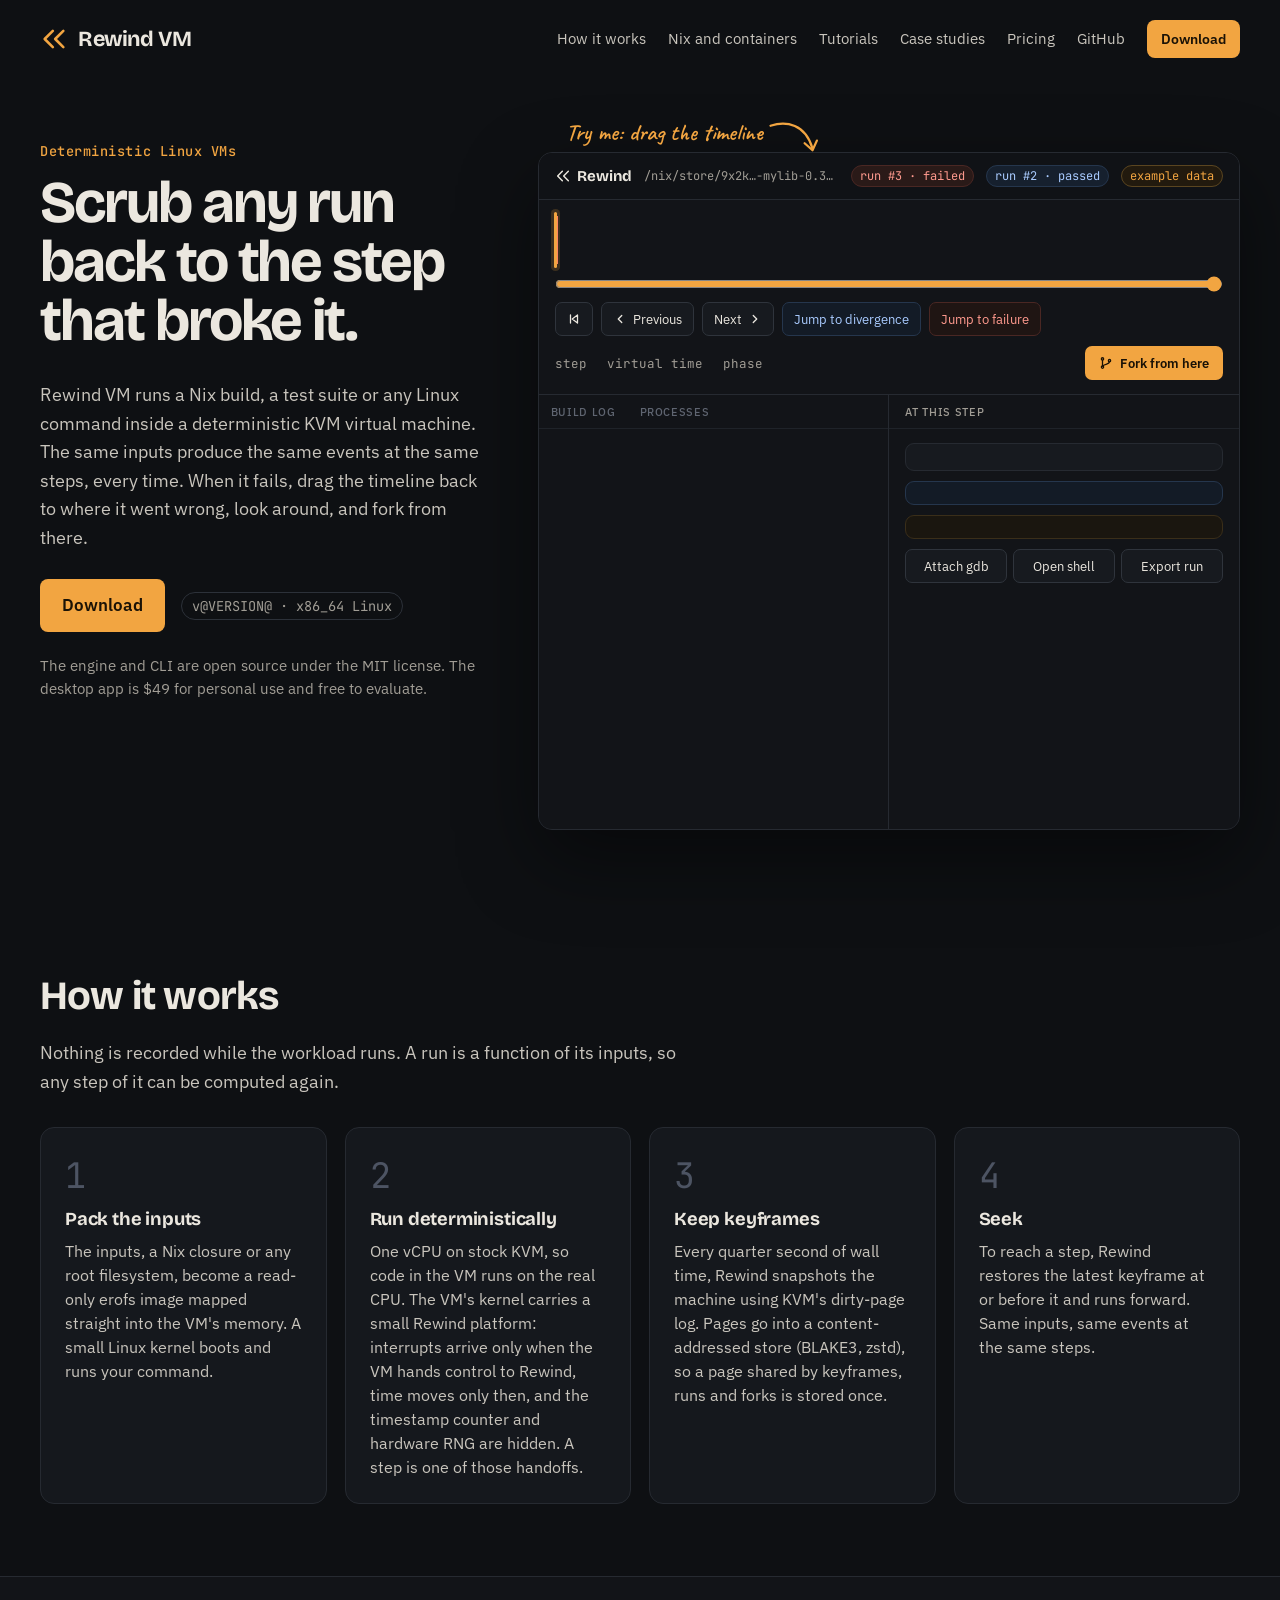
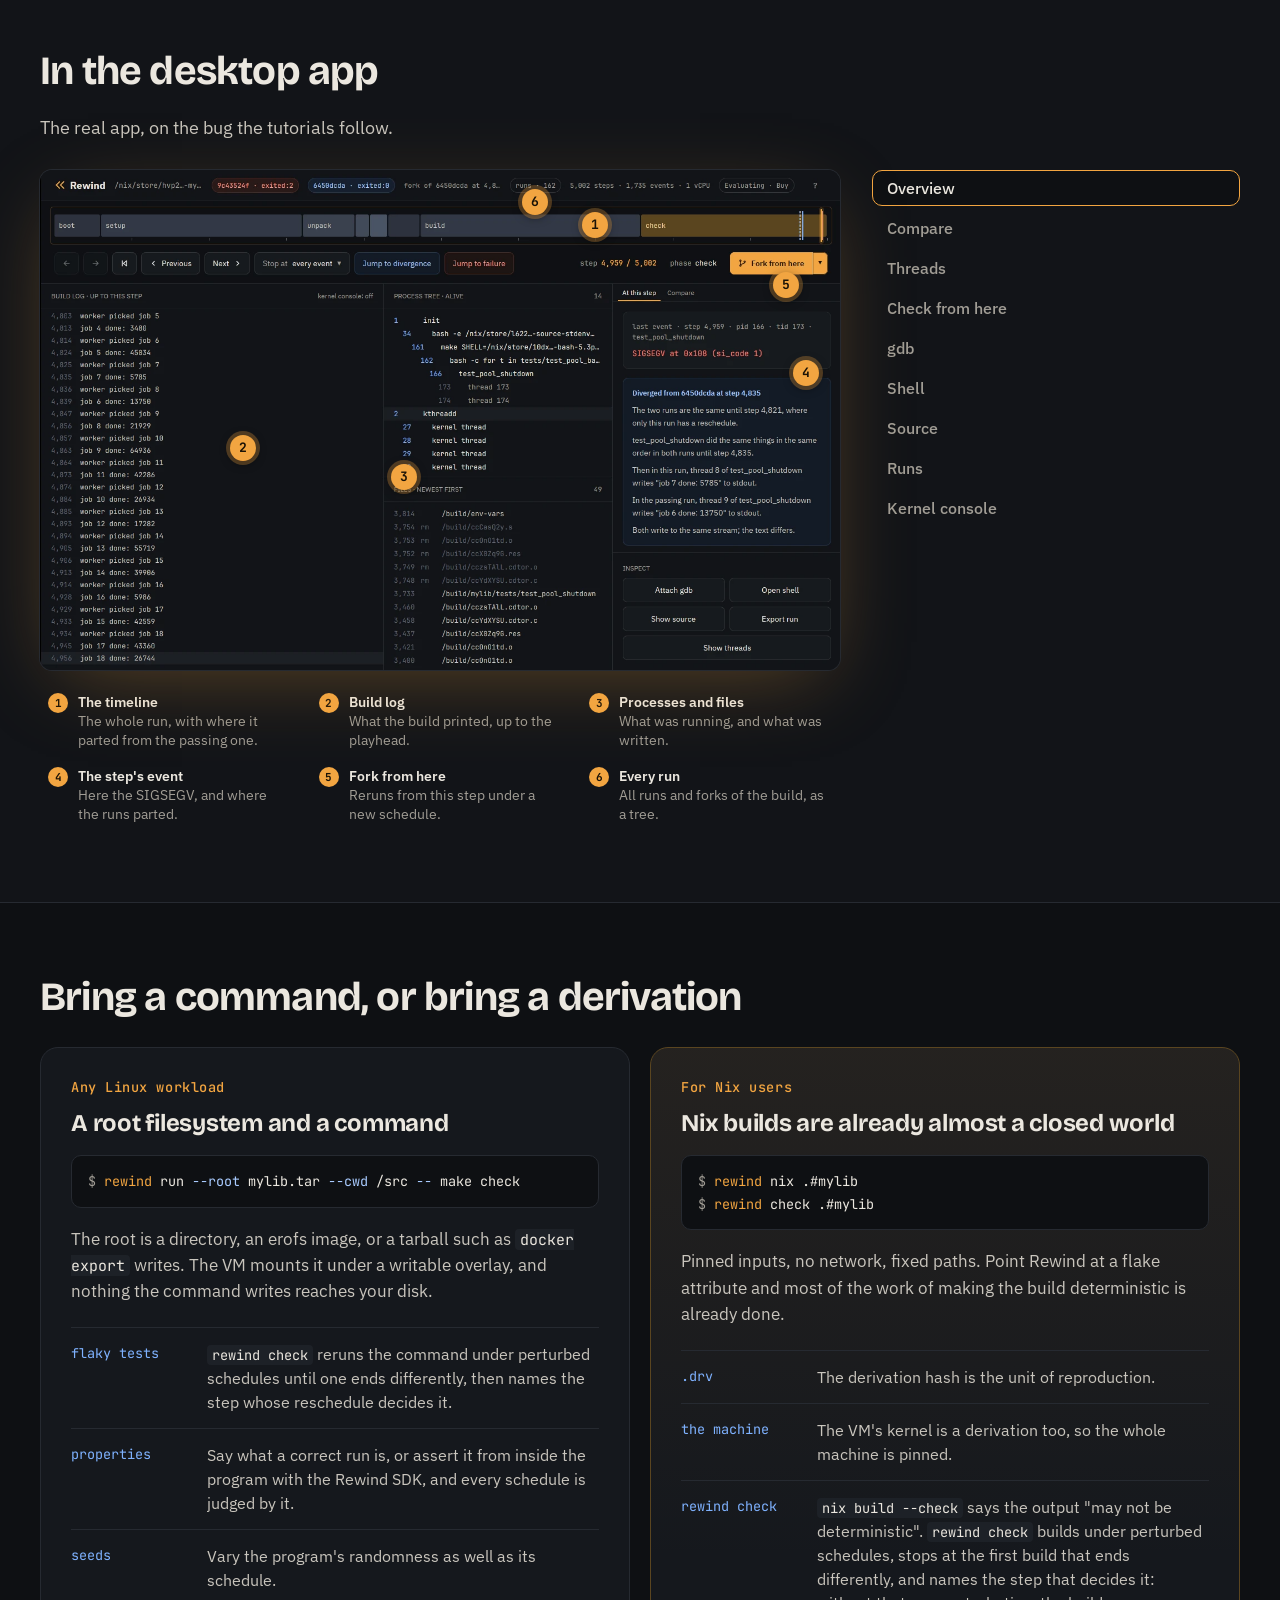
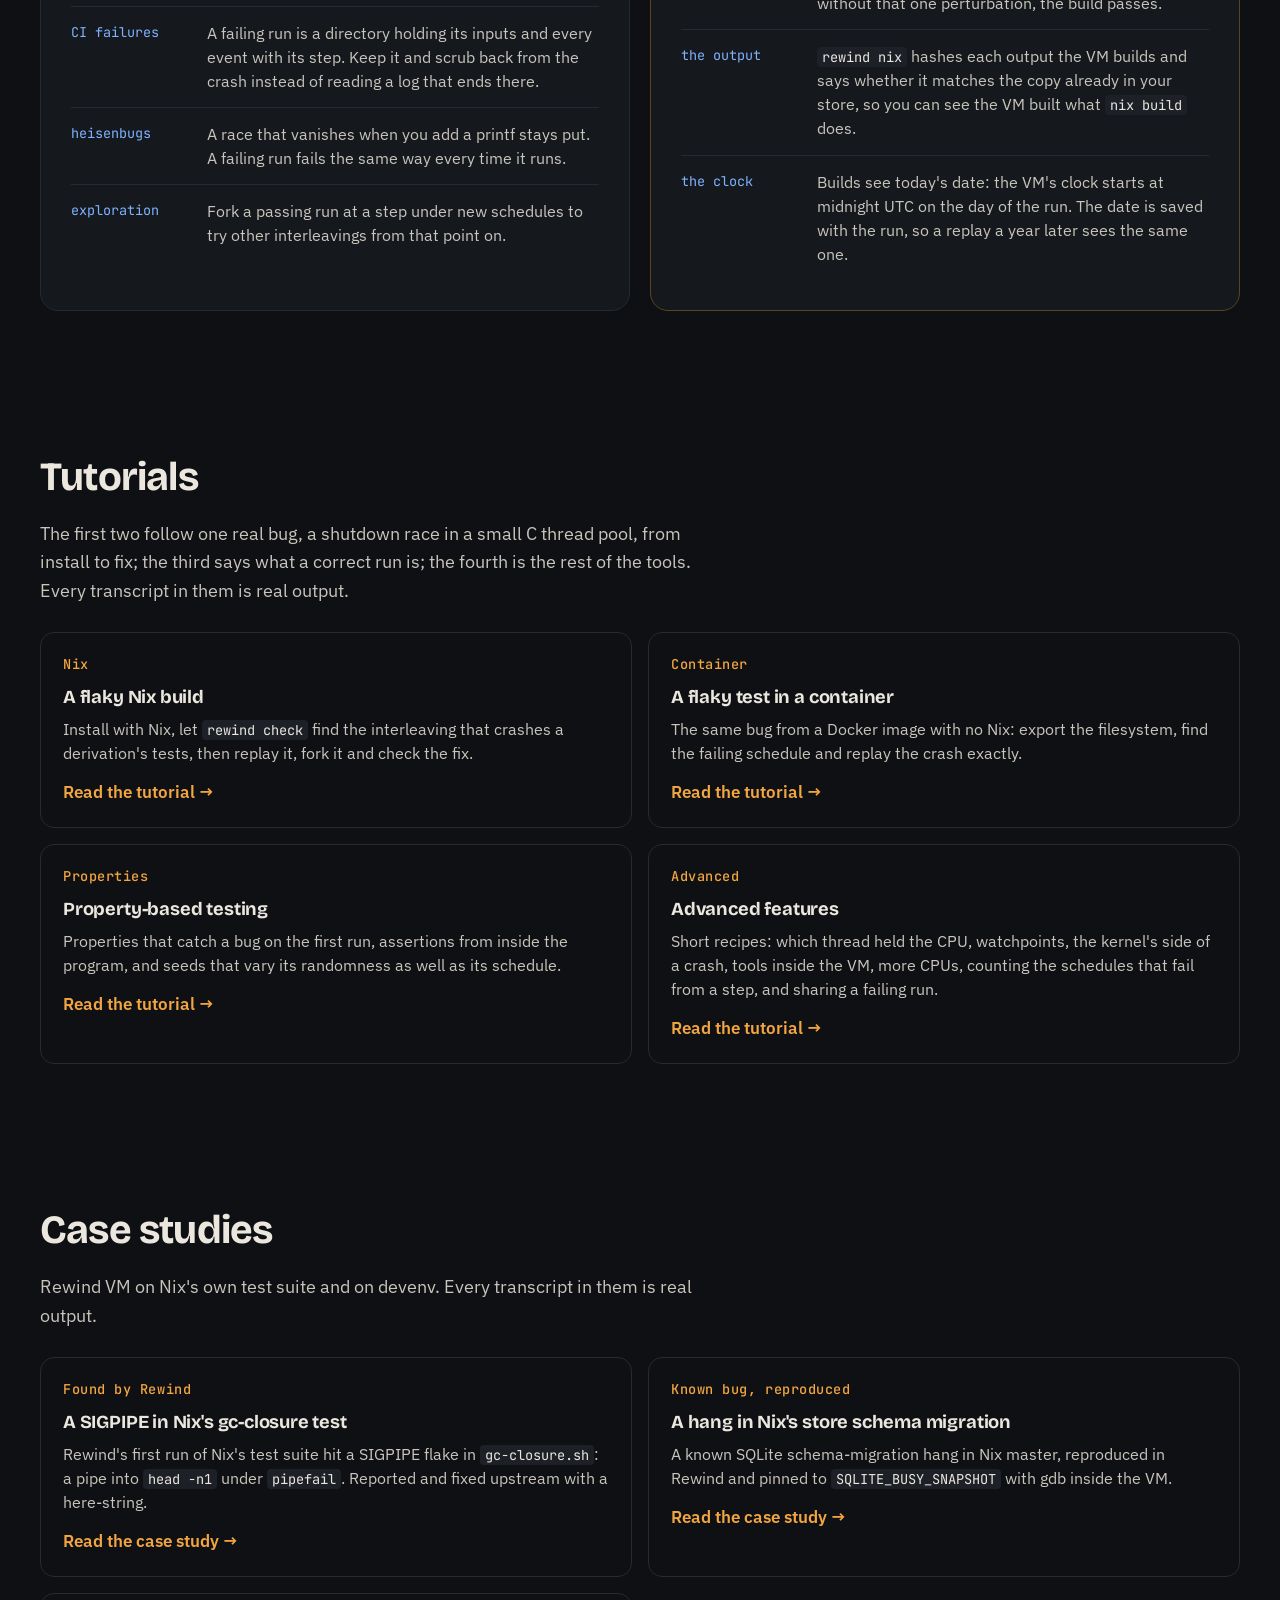
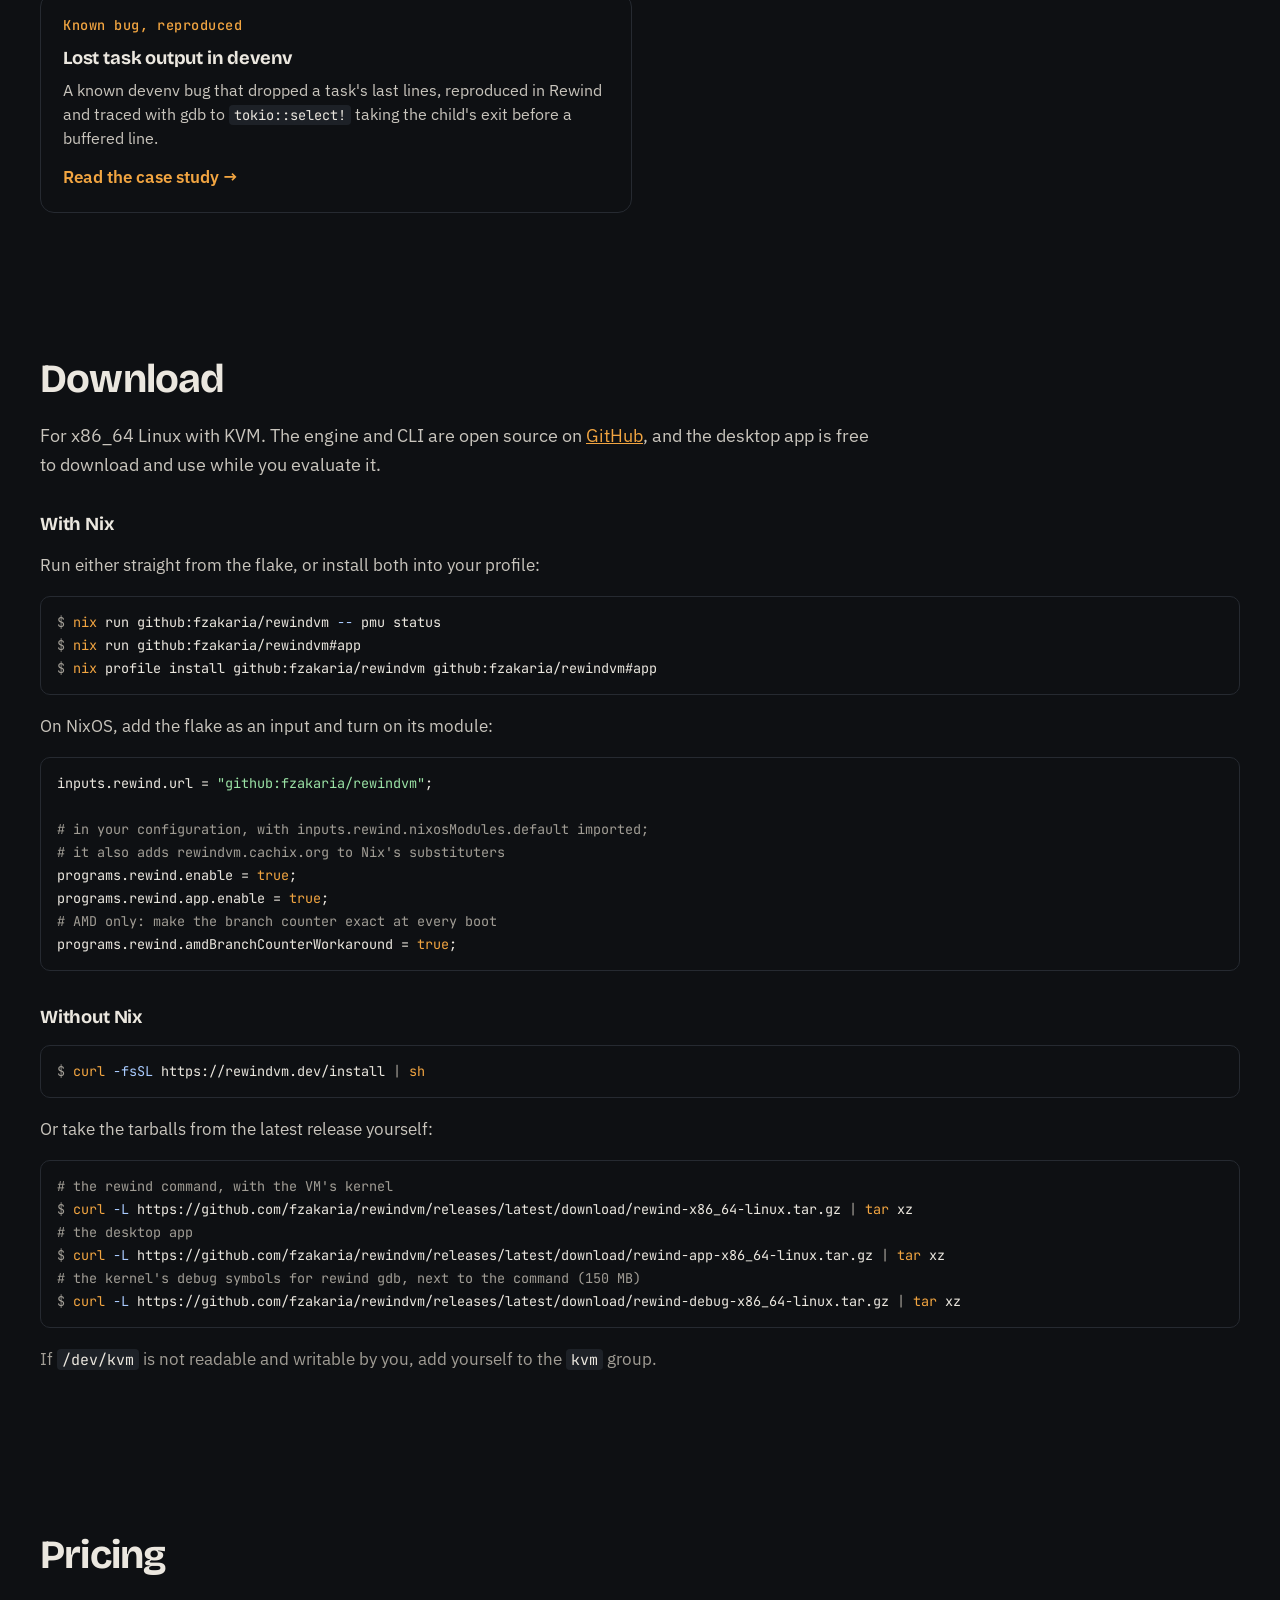
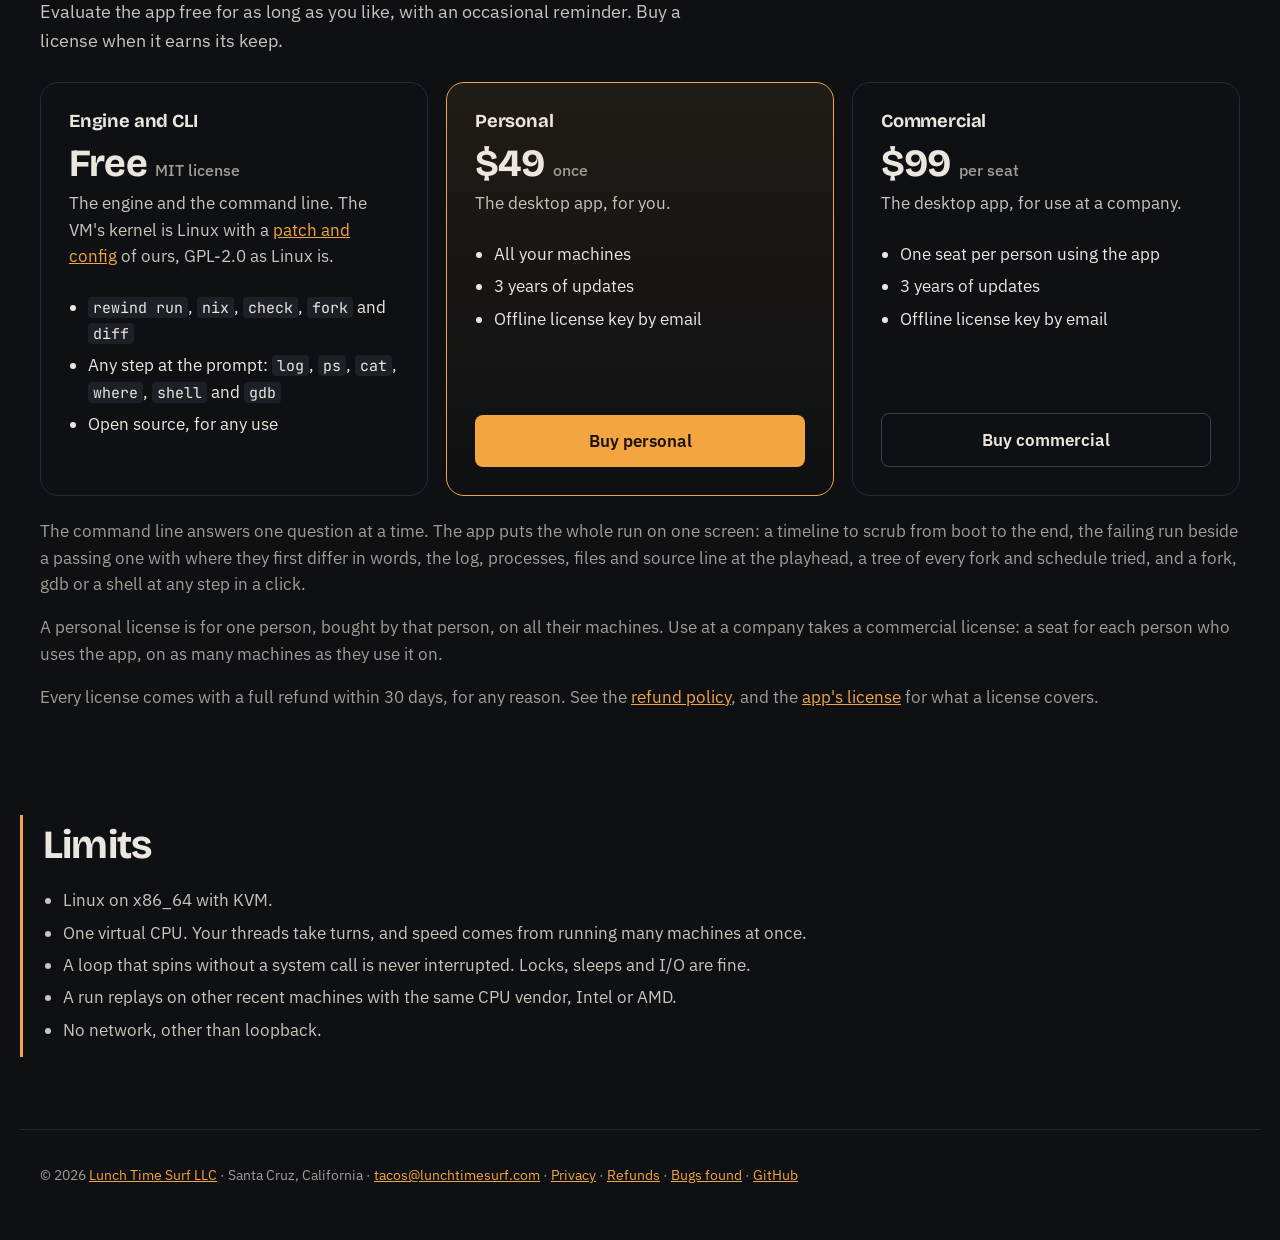
==== commit 4edad839: "Retitle the properties tutorial and tighten it The page is now Tutorial: property-based testing, and" ====
--- a/site/index.html
+++ b/site/index.html
@@ -777,7 +777,7 @@
           </a>
           <a class="card" href="tutorials/properties.html">
             <span class="eyebrow">Properties</span>
-            <h3>Say what a correct run is</h3>
+            <h3>Property-based testing</h3>
             <p>
               Properties that catch a bug on the first run, assertions from inside the program, and
               seeds that vary its randomness as well as its schedule.
--- a/site/style.css
+++ b/site/style.css
@@ -0,0 +1,1969 @@
+/* Brand palette, taken from the scrubber in the desktop app's design. */
+:root {
+  --bg: #0e1013;
+  --panel: #15181d;
+  --panel-2: #121418;
+  --raised: #171a1f;
+  --line: #262a31;
+  --line-2: #2f343c;
+  --text: #ebe7df;
+  --soft: #c9c5bd;
+  --muted: #a19d95;
+  --faint: #5f6571;
+  /* The playhead and anything you can act on. */
+  --amber: #f2a541;
+  --amber-hi: #ffc978;
+  --amber-ink: #1a1206;
+  /* The first step where two runs differ. */
+  --blue: #7fb2ff;
+  --blue-soft: #a9cbff;
+  /* The failure. */
+  --red: #ff7a6b;
+  --red-soft: #ff9a8e;
+  --display: "Bricolage Grotesque", "Helvetica Neue", Arial, sans-serif;
+  --body: "IBM Plex Sans", system-ui, "Helvetica Neue", Arial, sans-serif;
+  /* Only for the "Try me" note on the scrubber. */
+  --hand: "Caveat", "Comic Sans MS", cursive;
+  --mono: "JetBrains Mono", ui-monospace, "SFMono-Regular", Menlo, monospace;
+  color-scheme: dark;
+}
+
+* {
+  box-sizing: border-box;
+}
+
+/* No programming ligatures: transcripts and code show "->" and "--" as typed. */
+code,
+pre,
+.demo {
+  font-variant-ligatures: none;
+}
+
+body {
+  margin: 0;
+  background: var(--bg);
+  color: var(--text);
+  font: 17px/1.55 var(--body);
+}
+
+a {
+  color: var(--amber);
+}
+a:hover {
+  color: var(--amber-hi);
+}
+
+img {
+  max-width: 100%;
+  display: block;
+}
+
+code {
+  font-family: var(--mono);
+  font-size: 0.88em;
+  color: var(--text);
+  background: #1d2127;
+  padding: 1px 5px;
+  border-radius: 4px;
+}
+
+h1,
+h2,
+h3 {
+  font-family: var(--display);
+  font-weight: 700;
+  line-height: 1.1;
+  letter-spacing: -0.02em;
+  margin: 0 0 0.5em;
+}
+h1 {
+  font-size: clamp(2.3rem, 4.6vw, 3.7rem);
+  letter-spacing: -0.035em;
+  line-height: 1;
+}
+h2 {
+  font-size: clamp(1.7rem, 3.2vw, 2.5rem);
+}
+h3 {
+  font-size: 1.15rem;
+  letter-spacing: -0.01em;
+}
+
+.wrap {
+  max-width: 1240px;
+  margin: 0 auto;
+  padding-inline: 20px;
+}
+
+section {
+  padding-block: 72px;
+}
+
+/* Visible to screen readers only. */
+.sr-only {
+  position: absolute;
+  width: 1px;
+  height: 1px;
+  overflow: hidden;
+  clip: rect(0 0 0 0);
+  white-space: nowrap;
+}
+
+/* Header */
+.nav {
+  position: relative;
+  display: flex;
+  align-items: center;
+  justify-content: space-between;
+  gap: 16px;
+  padding-block: 20px;
+}
+.brand {
+  display: flex;
+  align-items: center;
+  gap: 10px;
+  color: var(--text);
+  text-decoration: none;
+  font: 700 1.35rem var(--display);
+  letter-spacing: -0.02em;
+}
+.brand:hover {
+  color: var(--text);
+}
+/* The mark: two chevrons pointing back, drawn in the accent. */
+.brand svg,
+.demo-brand svg {
+  width: 28px;
+  height: 28px;
+  fill: none;
+  stroke: var(--amber);
+  stroke-width: 2.2;
+  stroke-linecap: round;
+  stroke-linejoin: round;
+}
+.nav-links {
+  display: flex;
+  align-items: center;
+  gap: 22px;
+}
+.nav-links a:not(.btn) {
+  color: var(--soft);
+  text-decoration: none;
+  font-size: 0.95rem;
+}
+.nav-links a:not(.btn):hover {
+  color: var(--text);
+}
+
+/* The phone menu: the header's links behind a button, shown only when
+   they no longer fit beside the brand. */
+.nav-menu {
+  display: none;
+}
+.nav-menu summary {
+  display: flex;
+  align-items: center;
+  gap: 6px;
+  padding: 8px 14px;
+  border: 1px solid var(--line-2);
+  border-radius: 8px;
+  color: var(--text);
+  font-weight: 600;
+  font-size: 0.95rem;
+  list-style: none;
+  cursor: pointer;
+}
+.nav-menu summary::-webkit-details-marker {
+  display: none;
+}
+.nav-menu summary svg {
+  width: 16px;
+  height: 16px;
+  fill: none;
+  stroke: currentColor;
+  stroke-width: 2;
+  stroke-linecap: round;
+  stroke-linejoin: round;
+  transition: transform 0.15s ease;
+}
+.nav-menu[open] summary svg {
+  transform: rotate(180deg);
+}
+.nav-menu-links {
+  position: absolute;
+  inset-inline: 16px;
+  top: calc(100% - 8px);
+  z-index: 20;
+  display: flex;
+  flex-direction: column;
+  padding: 8px;
+  background: var(--panel);
+  border: 1px solid var(--line-2);
+  border-radius: 12px;
+  box-shadow: 0 16px 40px rgba(0, 0, 0, 0.45);
+}
+.nav-menu-links a:not(.btn) {
+  padding: 12px;
+  border-radius: 8px;
+  color: var(--soft);
+  text-decoration: none;
+}
+.nav-menu-links a:not(.btn):hover {
+  background: #1c2026;
+  color: var(--text);
+}
+.nav-menu-links .btn {
+  margin: 8px 4px 4px;
+  text-align: center;
+}
+
+/* Buttons */
+.btn {
+  display: inline-block;
+  background: var(--amber);
+  color: var(--amber-ink);
+  font-weight: 600;
+  text-decoration: none;
+  padding: 13px 22px;
+  border-radius: 8px;
+}
+.btn:hover {
+  background: var(--amber-hi);
+  color: var(--amber-ink);
+}
+.btn:focus-visible,
+button:focus-visible,
+input:focus-visible,
+a:focus-visible {
+  outline: 2px solid var(--amber);
+  outline-offset: 3px;
+}
+.btn.small {
+  padding: 8px 14px;
+  font-size: 0.9rem;
+}
+.btn.ghost {
+  background: transparent;
+  color: var(--text);
+  border: 1px solid #3a3f48;
+}
+.btn.ghost:hover {
+  border-color: var(--amber);
+  color: var(--text);
+}
+
+/* Hero: the copy on the left, the scrubber on the right. */
+.hero {
+  display: grid;
+  grid-template-columns: minmax(0, 0.8fr) minmax(0, 1.25fr);
+  gap: 48px;
+  align-items: start;
+  padding-top: 40px;
+}
+.hero-copy {
+  padding-top: 24px;
+}
+.eyebrow {
+  color: var(--amber);
+  font: 500 0.85rem var(--mono);
+  letter-spacing: 0.04em;
+  margin: 0 0 14px;
+}
+.lede {
+  color: var(--soft);
+  font-size: 1.15rem;
+  max-width: 36em;
+}
+.cta-row {
+  display: flex;
+  align-items: center;
+  gap: 16px;
+  flex-wrap: wrap;
+  margin-top: 28px;
+}
+.soon {
+  font: 0.85rem var(--mono);
+  color: var(--muted);
+  border: 1px solid #2c3139;
+  border-radius: 999px;
+  padding: 4px 10px;
+}
+.fine {
+  color: var(--muted);
+  font-size: 0.95rem;
+  margin-top: 22px;
+  max-width: 34em;
+}
+.hero-demo {
+  margin: 0;
+}
+/* "Try me" above the scrubber: a handwritten note with an arrow down into
+   the demo. It takes its own row so it never covers a control, and keeps
+   that row after it fades so the demo does not jump. */
+.try-me {
+  display: flex;
+  align-items: flex-end;
+  gap: 4px;
+  margin: 0 0 -6px 28px;
+  color: var(--amber);
+  font: 600 1.45rem/1 var(--hand);
+  transition: opacity 0.5s ease;
+}
+.try-me span {
+  padding-bottom: 14px;
+}
+.try-me svg {
+  width: 56px;
+  height: 40px;
+  flex-shrink: 0;
+  fill: none;
+  stroke: var(--amber);
+  stroke-width: 2.6;
+  stroke-linecap: round;
+  stroke-linejoin: round;
+  animation: nudge 1.8s ease-in-out infinite;
+}
+.try-me.gone {
+  opacity: 0;
+  visibility: hidden;
+  transition:
+    opacity 0.5s ease,
+    visibility 0s linear 0.5s;
+}
+@keyframes nudge {
+  0%,
+  100% {
+    transform: translate(0, 0);
+  }
+  50% {
+    transform: translate(2px, 4px);
+  }
+}
+.demo-caption {
+  color: var(--muted);
+  font-size: 0.88rem;
+  margin-top: 12px;
+}
+
+/* The scrubber demo. Everything inside is sized for a panel of about 700px
+   and falls back to one column on a phone. */
+.demo {
+  background: var(--panel-2);
+  border: 1px solid var(--line);
+  border-radius: 14px;
+  overflow: hidden;
+  box-shadow: 0 30px 80px rgba(0, 0, 0, 0.45);
+  font-size: 14px;
+}
+.demo button {
+  font-family: inherit;
+  cursor: pointer;
+}
+.demo svg {
+  fill: none;
+  stroke: currentColor;
+  stroke-width: 2.2;
+  stroke-linecap: round;
+  stroke-linejoin: round;
+}
+.demo-bar {
+  display: flex;
+  align-items: center;
+  gap: 8px 12px;
+  padding: 12px 16px;
+  border-bottom: 1px solid var(--line);
+  background: #101216;
+  font: 12px var(--mono);
+}
+.demo-brand {
+  display: flex;
+  align-items: center;
+  gap: 6px;
+  font: 700 15px var(--display);
+}
+.demo-brand svg {
+  width: 16px;
+  height: 16px;
+}
+.demo-path {
+  color: var(--muted);
+  flex: 1 1 auto;
+  min-width: 0;
+  overflow: hidden;
+  text-overflow: ellipsis;
+  white-space: nowrap;
+}
+.badge {
+  padding: 2px 8px;
+  border-radius: 999px;
+  border: 1px solid;
+  white-space: nowrap;
+}
+.badge.fail {
+  background: #2a1a18;
+  color: var(--red-soft);
+  border-color: #4a2723;
+}
+.badge.pass {
+  background: #16202e;
+  color: var(--blue-soft);
+  border-color: #25364d;
+}
+.badge.example {
+  margin-left: auto;
+  color: var(--amber);
+  border-color: #5a4520;
+  background: #221a0e;
+}
+
+/* Timeline: phase segments with the markers and playhead laid over them. */
+.timeline {
+  padding: 22px 16px 14px;
+  border-bottom: 1px solid var(--line);
+  display: flex;
+  flex-direction: column;
+  gap: 10px;
+}
+.track {
+  position: relative;
+  height: 36px;
+  cursor: pointer;
+  touch-action: none;
+}
+.segments {
+  display: flex;
+  gap: 2px;
+  height: 100%;
+  font: 11px var(--mono);
+}
+.segments div {
+  border-radius: 3px;
+  display: flex;
+  align-items: center;
+  padding-left: 7px;
+  overflow: hidden;
+  white-space: nowrap;
+  text-overflow: clip;
+  color: var(--soft);
+}
+.segments div.active {
+  background: #5a4520 !important;
+  color: #f2d3a0;
+}
+.flag,
+.playhead {
+  position: absolute;
+  top: -6px;
+  bottom: -6px;
+  width: 2px;
+  pointer-events: none;
+}
+.flag.divergence {
+  background: var(--blue);
+}
+.flag.split {
+  width: 2px;
+  background: repeating-linear-gradient(var(--blue) 0 4px, transparent 4px 7px);
+}
+.flag.failure {
+  width: 3px;
+  background: var(--red);
+}
+.flag.fork {
+  width: 2px;
+  background: repeating-linear-gradient(
+    var(--amber) 0 4px,
+    transparent 4px 7px
+  );
+}
+.playhead {
+  top: -10px;
+  bottom: -10px;
+  width: 3px;
+  margin-left: -1px;
+  background: var(--amber);
+  border-radius: 2px;
+  box-shadow: 0 0 0 3px rgba(242, 165, 65, 0.18);
+  transition: left 90ms linear;
+}
+#scrub {
+  width: 100%;
+  margin: 8px 0 0;
+  accent-color: var(--amber);
+}
+
+.controls,
+.readout {
+  display: flex;
+  flex-wrap: wrap;
+  align-items: center;
+  gap: 8px;
+}
+.readout {
+  gap: 8px 20px;
+  font: 12.5px var(--mono);
+}
+.readout b {
+  color: var(--amber);
+  font-weight: 600;
+}
+.dim {
+  color: var(--muted);
+}
+.ctl {
+  height: 34px;
+  padding: 0 11px;
+  border-radius: 7px;
+  border: 1px solid var(--line-2);
+  background: var(--raised);
+  color: var(--text);
+  font-size: 13px;
+  display: inline-flex;
+  align-items: center;
+  gap: 6px;
+}
+.ctl:hover {
+  border-color: #464c57;
+}
+.ctl svg {
+  width: 14px;
+  height: 14px;
+}
+.ctl .narrow {
+  display: none;
+}
+.ctl.blue {
+  border-color: #25364d;
+  background: #131b26;
+  color: var(--blue-soft);
+}
+.ctl.red {
+  border-color: #4a2723;
+  background: #1f1513;
+  color: var(--red-soft);
+}
+.fork-btn {
+  margin-left: auto;
+  height: 34px;
+  padding: 0 14px;
+  border-radius: 7px;
+  border: 0;
+  background: var(--amber);
+  color: var(--amber-ink);
+  font-weight: 600;
+  font-size: 13px;
+  display: inline-flex;
+  align-items: center;
+  gap: 7px;
+}
+/* Outranks `.demo button`, which would otherwise hand the readout's mono down. */
+.demo .fork-btn {
+  font-family: var(--body);
+}
+.fork-btn:hover {
+  background: var(--amber-hi);
+}
+.fork-btn svg {
+  width: 14px;
+  height: 14px;
+}
+
+/* Panels: the log, or the processes and files, on the left under their
+   tabs, and the step's detail on the right. Both columns are one fixed
+   height, so switching tabs or scrubbing never moves the page. A one
+   pixel gap over the line color draws the rule between them. */
+.panels {
+  --tabs-h: 34px;
+  --panel-h: 400px;
+  display: grid;
+  grid-template-columns: minmax(0, 1fr) minmax(0, 1fr);
+  grid-template-rows: var(--tabs-h) var(--panel-h);
+  grid-template-areas:
+    "tabs step"
+    "body step";
+  column-gap: 1px;
+  background: var(--line);
+}
+.panel {
+  background: var(--panel-2);
+  min-width: 0;
+  overflow: hidden;
+}
+.panel-tabs {
+  grid-area: tabs;
+  display: flex;
+  background: var(--panel-2);
+  border-bottom: 1px solid #1f2329;
+}
+/* A tab reads like a panel heading, with an amber rule under the one shown. */
+.demo .panel-tabs button {
+  padding: 2px 12px 0;
+  border: 0;
+  border-bottom: 2px solid transparent;
+  background: none;
+  color: var(--faint);
+  font: 500 11px var(--body);
+  letter-spacing: 0.06em;
+  text-transform: uppercase;
+  white-space: nowrap;
+}
+.demo .panel-tabs button:hover {
+  color: var(--soft);
+}
+.demo .panel-tabs [aria-selected="true"] {
+  color: var(--text);
+  border-bottom-color: var(--amber);
+}
+/* The step's detail has a column of its own beside the tabs. */
+.panel-tabs .tab-step {
+  display: none;
+}
+.panel-log,
+.panel-procs {
+  grid-area: body;
+}
+.panel-step {
+  grid-area: step;
+  display: flex;
+  flex-direction: column;
+}
+.panels:not([data-show="log"]) .panel-log,
+.panels:not([data-show="procs"]) .panel-procs {
+  display: none;
+}
+.panel-head {
+  margin: 0;
+  padding: 9px 16px;
+  font: 500 11px var(--body);
+  letter-spacing: 0.06em;
+  text-transform: uppercase;
+  color: var(--muted);
+  border-bottom: 1px solid #1f2329;
+}
+/* The step's heading lines up with the tabs beside it. */
+.panel-step .panel-head {
+  flex: none;
+  display: flex;
+  align-items: center;
+  height: var(--tabs-h);
+  padding-block: 0;
+}
+.panel-procs .panel-head + .rows + .panel-head {
+  border-top: 1px solid #1f2329;
+}
+.rows {
+  list-style: none;
+  margin: 0;
+  padding: 8px 0;
+  font: 12px/1.8 var(--mono);
+}
+.rows li {
+  display: flex;
+  gap: 12px;
+  padding: 0 16px;
+  white-space: nowrap;
+}
+.rows .n {
+  color: var(--faint);
+  min-width: 46px;
+  text-align: right;
+  flex-shrink: 0;
+}
+.rows .t {
+  overflow: hidden;
+  text-overflow: ellipsis;
+  color: var(--soft);
+}
+/* The log fills its panel and holds its last lines against the bottom,
+   like a terminal. */
+.log {
+  height: 100%;
+  display: flex;
+  flex-direction: column;
+  justify-content: flex-end;
+  overflow: hidden;
+}
+.log li.now {
+  background: #1c2026;
+}
+.procs .n {
+  color: var(--blue);
+  min-width: 30px;
+  text-align: left;
+}
+.procs .t {
+  color: var(--text);
+}
+.t.phase {
+  color: var(--amber);
+}
+.t.err {
+  color: var(--red);
+}
+.t.recent {
+  color: var(--amber);
+}
+.t.thread {
+  color: var(--muted);
+}
+
+/* The step's detail scrolls rather than stretch the panels, if a step
+   ever has more to say than they hold. */
+.step-body {
+  flex: 1;
+  min-height: 0;
+  overflow-y: auto;
+  padding: 14px 16px 16px;
+  display: flex;
+  flex-direction: column;
+  gap: 10px;
+}
+.card-ev,
+.card-diff,
+.card-note {
+  border-radius: 9px;
+  padding: 11px 13px;
+  font-size: 13px;
+  line-height: 1.5;
+}
+.card-ev {
+  background: var(--raised);
+  border: 1px solid var(--line);
+}
+.ev-meta {
+  font: 11px var(--mono);
+  color: var(--muted);
+  margin-bottom: 4px;
+}
+.ev-text {
+  font: 12.5px/1.5 var(--mono);
+  overflow-wrap: anywhere;
+}
+.ev-text.err {
+  color: var(--red);
+}
+.ev-text.div {
+  color: var(--blue-soft);
+}
+.card-diff {
+  background: #131b26;
+  border: 1px solid #25364d;
+  color: var(--soft);
+}
+.card-diff strong {
+  display: block;
+  color: var(--blue-soft);
+  font-weight: 600;
+}
+.card-note {
+  background: #1a160f;
+  border: 1px solid #3a2e19;
+  color: var(--soft);
+}
+.card-note strong {
+  color: #f2d3a0;
+  font-weight: 600;
+}
+.inspect {
+  display: grid;
+  grid-template-columns: repeat(3, minmax(0, 1fr));
+  gap: 6px;
+}
+.inspect .ctl {
+  padding: 0 6px;
+  justify-content: center;
+}
+
+/* How it works */
+.steps {
+  list-style: none;
+  padding: 0;
+  margin: 32px 0 0;
+  display: grid;
+  grid-template-columns: repeat(4, 1fr);
+  gap: 18px;
+  counter-reset: step;
+}
+.steps li {
+  counter-increment: step;
+  background: var(--panel);
+  border: 1px solid var(--line);
+  border-radius: 14px;
+  padding: 24px;
+}
+.steps li::before {
+  content: counter(step);
+  display: block;
+  font: 2.2rem var(--mono);
+  color: #4d5463;
+  margin-bottom: 10px;
+}
+.steps p {
+  color: var(--soft);
+  margin: 0;
+  font-size: 0.97rem;
+}
+
+/* Features */
+.features {
+  background: var(--panel-2);
+  border-block: 1px solid var(--line);
+  padding-inline: 20px;
+}
+.features > * {
+  max-width: 1200px;
+  margin-inline: auto;
+}
+.grid {
+  display: grid;
+  grid-template-columns: repeat(auto-fit, minmax(240px, 1fr));
+  gap: 16px;
+  margin-top: 28px;
+}
+.card {
+  background: var(--bg);
+  border: 1px solid var(--line);
+  border-radius: 14px;
+  padding: 22px;
+}
+.card p {
+  color: var(--soft);
+  margin: 0;
+  font-size: 0.97rem;
+}
+.card.marker {
+  border-color: #5a4520;
+}
+.card.marker h3 {
+  color: var(--amber);
+}
+.card.marker-blue {
+  border-color: #25364d;
+}
+.card.marker-blue h3 {
+  color: var(--blue);
+}
+.card.marker-red {
+  border-color: #4a2723;
+}
+.card.marker-red h3 {
+  color: var(--red);
+}
+
+/* Workloads: any root filesystem on the left, Nix on the right. */
+.lanes {
+  display: grid;
+  grid-template-columns: repeat(2, minmax(0, 1fr));
+  gap: 20px;
+  margin-top: 28px;
+}
+.lane {
+  background: var(--panel);
+  border: 1px solid var(--line);
+  border-radius: 18px;
+  padding: 30px;
+  min-width: 0;
+}
+.lane.nix {
+  border-color: #5a4520;
+  background:
+    linear-gradient(180deg, rgba(242, 165, 65, 0.07), transparent 60%),
+    var(--panel);
+}
+.lane h3 {
+  font-size: 1.5rem;
+}
+.lane-lede {
+  color: var(--soft);
+}
+.term {
+  margin: 18px 0;
+  background: var(--bg);
+  border: 1px solid var(--line);
+  border-radius: 10px;
+  padding: 14px 16px;
+  overflow-x: auto;
+  font: 13.5px/1.7 var(--mono);
+}
+.term code {
+  background: none;
+  padding: 0;
+  font-size: inherit;
+}
+.prompt {
+  color: var(--muted);
+  user-select: none;
+}
+.term .comment {
+  color: var(--muted);
+}
+/* Shell and Nix tokens in the front page's code. */
+.term .cmd,
+.term .kw {
+  color: var(--amber);
+}
+.term .opt {
+  color: var(--blue-soft);
+}
+.term .str {
+  color: #9be3a6;
+}
+.term .op {
+  color: var(--muted);
+}
+.rows-def {
+  margin: 22px 0 0;
+}
+.rows-def div {
+  display: grid;
+  grid-template-columns: 120px minmax(0, 1fr);
+  gap: 16px;
+  padding-block: 14px;
+  border-top: 1px solid var(--line);
+}
+.rows-def dt {
+  font: 13.5px/1.6 var(--mono);
+  color: var(--blue);
+  padding-top: 1px;
+}
+.rows-def dd {
+  margin: 0;
+  color: var(--soft);
+  font-size: 0.97rem;
+}
+
+/* Download */
+.download .term {
+  max-width: 100%;
+}
+.download h3 {
+  margin-top: 36px;
+}
+.download > p {
+  color: var(--soft);
+  max-width: 46em;
+}
+.download .note {
+  color: var(--muted);
+}
+
+/* Pricing */
+.note {
+  color: var(--muted);
+}
+.plans {
+  display: grid;
+  grid-template-columns: repeat(3, minmax(0, 1fr));
+  gap: 18px;
+  margin-top: 28px;
+}
+.plan {
+  border: 1px solid var(--line);
+  border-radius: 18px;
+  padding: 28px;
+  display: flex;
+  flex-direction: column;
+}
+.plan.pro {
+  border-color: var(--amber);
+  background: linear-gradient(180deg, rgba(242, 165, 65, 0.08), transparent);
+}
+.price {
+  font: 700 2.4rem var(--display);
+  letter-spacing: -0.02em;
+  margin: 0;
+}
+.price span {
+  font: 500 1rem var(--body);
+  letter-spacing: 0;
+  color: var(--muted);
+}
+.alt {
+  color: var(--soft);
+  margin: 4px 0 0;
+}
+.plan ul {
+  padding-left: 1.1em;
+  margin: 18px 0 24px;
+}
+.plan li {
+  margin: 6px 0;
+}
+/* Buttons sit at the bottom of each plan so they line up across plans. */
+.plan .btn {
+  margin-top: auto;
+  text-align: center;
+}
+.pricing .note {
+  margin-top: 22px;
+  scroll-margin-top: 24px;
+}
+.pricing .note + .note {
+  margin-top: 6px;
+}
+
+/* Caution */
+.caution {
+  border-left: 3px solid var(--amber);
+  padding-block: 8px;
+  margin-block: 16px 72px;
+}
+.caution ul {
+  margin: 0;
+  padding-left: 1.2em;
+}
+.caution li {
+  color: var(--soft);
+  max-width: 46em;
+  margin-block: 6px;
+}
+
+/* Footer */
+.footer {
+  border-top: 1px solid var(--line);
+  padding-block: 28px 48px;
+  color: var(--muted);
+  font-size: 0.9rem;
+}
+.footer p {
+  margin: 6px 0;
+}
+
+/* Privacy page */
+.prose {
+  max-width: 720px;
+  padding-block: 24px 64px;
+}
+.prose p,
+.prose li {
+  color: var(--soft);
+}
+.prose h2 {
+  margin-top: 1.6em;
+  font-size: 1.35rem;
+}
+/* The promise readers come to the privacy page for, set apart in the
+   accent like the pricing page's highlighted plan. */
+.prose .promise {
+  border-left: 3px solid var(--amber);
+  border-radius: 0 10px 10px 0;
+  background: linear-gradient(90deg, rgba(242, 165, 65, 0.1), transparent);
+  padding: 12px 18px;
+  color: var(--text);
+  font-weight: 500;
+}
+
+/* A screenshot of the real app: a framed image with its caption below. */
+/* Only the top margin: the features band centres its children, and the
+   tutorials widen the figure with their own side margins. */
+.shot {
+  margin-top: 28px;
+  margin-bottom: 0;
+}
+.shot img {
+  width: 100%;
+  height: auto;
+  border: 1px solid var(--line);
+  border-radius: 12px;
+  box-shadow: 0 30px 80px rgba(0, 0, 0, 0.45);
+}
+.shot figcaption {
+  color: var(--muted);
+  font-size: 0.9rem;
+  margin-top: 10px;
+}
+
+/* The app tour: the real screenshot at about two thirds of the content
+   width with the numbered cards beside it, stacking under it on narrow
+   screens. */
+.tour {
+  display: grid;
+  grid-template-columns: minmax(0, 800px) minmax(260px, 1fr);
+  gap: 32px;
+  align-items: start;
+  margin-top: 28px;
+}
+.tour-shot {
+  margin: 0;
+}
+/* The frame: a hairline border and an amber glow behind it, so the dark
+   screenshot separates from the dark page. */
+.tour-frame {
+  position: relative;
+  border-radius: 12px;
+  box-shadow:
+    0 0 0 1px var(--line),
+    0 20px 80px -20px rgba(242, 165, 65, 0.35);
+}
+.tour-link {
+  display: block;
+  border-radius: 12px;
+  overflow: hidden;
+}
+.tour-link img {
+  width: 100%;
+  height: auto;
+}
+.tour-shot figcaption {
+  color: var(--muted);
+  font-size: 0.9rem;
+  margin-top: 12px;
+}
+
+/* Numbered pins over the screenshot. The positions were measured on the
+   1440x900 image and are percentages of it, so they hold at any size. */
+.pin {
+  position: absolute;
+  padding: 0;
+  border: 0;
+  cursor: pointer;
+  width: 26px;
+  height: 26px;
+  margin: -13px 0 0 -13px;
+  border-radius: 50%;
+  background: var(--amber);
+  color: var(--amber-ink);
+  font: 700 13px/26px var(--mono);
+  text-align: center;
+  text-decoration: none;
+  box-shadow:
+    0 0 0 4px rgba(242, 165, 65, 0.28),
+    0 2px 10px rgba(0, 0, 0, 0.6);
+  transition:
+    transform 0.15s ease,
+    box-shadow 0.15s ease;
+}
+.pin:hover {
+  color: var(--amber-ink);
+}
+/* The timeline, on the build segment. */
+.pin-1 {
+  left: 69.4%;
+  top: 11.1%;
+}
+/* The build log, in the space right of the log lines. */
+.pin-2 {
+  left: 25.4%;
+  top: 55.6%;
+}
+/* On the line between the process tree and the files; the card covers both. */
+.pin-3 {
+  left: 45.5%;
+  top: 61.4%;
+}
+/* The "At this step" panel, between the SIGSEGV and the divergence card,
+   right of the card's title. */
+.pin-4 {
+  left: 95.8%;
+  top: 40.7%;
+}
+/* The "Fork from here" button, just under it so the label stays readable. */
+.pin-5 {
+  left: 93.3%;
+  top: 23%;
+}
+/* The runs pill in the header, which opens the Runs panel. */
+.pin-6 {
+  left: 61.9%;
+  top: 6.5%;
+}
+
+.tour-cards {
+  list-style: none;
+  margin: 0;
+  padding: 0;
+  display: grid;
+  gap: 10px;
+  counter-reset: pin;
+}
+.tour-card {
+  counter-increment: pin;
+  position: relative;
+  padding: 14px 16px 14px 54px;
+  background: var(--bg);
+  border: 1px solid var(--line);
+  border-radius: 12px;
+  transition: border-color 0.15s ease;
+}
+/* The card's number, drawn like its pin. */
+.tour-card::before {
+  content: counter(pin);
+  position: absolute;
+  left: 16px;
+  top: 15px;
+  width: 24px;
+  height: 24px;
+  border-radius: 50%;
+  background: var(--amber);
+  color: var(--amber-ink);
+  font: 700 12px/24px var(--mono);
+  text-align: center;
+  box-shadow: 0 0 0 3px rgba(242, 165, 65, 0.22);
+}
+.tour-card h3 {
+  font-size: 1.02rem;
+  margin: 2px 0 4px;
+}
+.tour-card p {
+  margin: 0;
+  color: var(--soft);
+  font-size: 0.93rem;
+  line-height: 1.5;
+}
+.tour-card:focus-visible {
+  outline: 2px solid var(--amber);
+  outline-offset: 2px;
+}
+.tour-planned {
+  margin-top: 22px;
+  color: var(--muted);
+  font-size: 0.93rem;
+}
+.tour-planned .tag {
+  display: inline-block;
+  margin: 0 6px 0 0;
+}
+
+/* The tour in an article: the screenshot as wide as the article's code
+   blocks, and the cards in two columns under it. */
+.tour-article {
+  --bleed: min(960px, 100vw - 40px);
+  display: block;
+  margin: 28px calc((var(--bleed) - 100%) / -2);
+}
+.tour-article .tour-cards {
+  grid-template-columns: repeat(2, minmax(0, 1fr));
+  margin-top: 18px;
+}
+
+/* A card or legend item and its pin light up together: hover or focus
+   either one. A pin is a button, so clicking it focuses it and lights its
+   card without scrolling the page away from the screenshot. */
+:is(.tour, .shots):has(#tour-1:is(:hover, :focus-visible)) .pin-1,
+:is(.tour, .shots):has(#tour-2:is(:hover, :focus-visible)) .pin-2,
+:is(.tour, .shots):has(#tour-3:is(:hover, :focus-visible)) .pin-3,
+:is(.tour, .shots):has(#tour-4:is(:hover, :focus-visible)) .pin-4,
+:is(.tour, .shots):has(#tour-5:is(:hover, :focus-visible)) .pin-5,
+:is(.tour, .shots):has(#tour-6:is(:hover, :focus-visible)) .pin-6,
+.pin:hover,
+.pin:focus {
+  transform: scale(1.25);
+  box-shadow:
+    0 0 0 6px rgba(242, 165, 65, 0.45),
+    0 0 24px 6px rgba(242, 165, 65, 0.5);
+}
+.tour:has(.pin-1:is(:hover, :focus)) #tour-1,
+.tour:has(.pin-2:is(:hover, :focus)) #tour-2,
+.tour:has(.pin-3:is(:hover, :focus)) #tour-3,
+.tour:has(.pin-4:is(:hover, :focus)) #tour-4,
+.tour:has(.pin-5:is(:hover, :focus)) #tour-5,
+.tour:has(.pin-6:is(:hover, :focus)) #tour-6,
+.tour-card:hover,
+.tour-card:focus-visible {
+  border-color: var(--amber);
+}
+.shots:has(.pin-1:is(:hover, :focus)) #tour-1,
+.shots:has(.pin-2:is(:hover, :focus)) #tour-2,
+.shots:has(.pin-3:is(:hover, :focus)) #tour-3,
+.shots:has(.pin-4:is(:hover, :focus)) #tour-4,
+.shots:has(.pin-5:is(:hover, :focus)) #tour-5,
+.shots:has(.pin-6:is(:hover, :focus)) #tour-6,
+.shots-legend li:hover,
+.shots-legend li:focus-visible {
+  color: var(--text);
+  background: var(--raised);
+}
+
+/* The app's features on the home page: one screenshot at a time with its
+   text under it, and a tab per feature in a column beside it. Narrower
+   screens put the tabs above the shot as a row of pills. --zoom stays
+   under 1440 / 800, the shot's width over its frame's, so a zoomed shot
+   is still drawn smaller than its pixels on a plain monitor. */
+.shots {
+  --zoom: 1.6;
+  display: grid;
+  grid-template-columns: minmax(0, 800px) minmax(200px, 1fr);
+  grid-template-areas: "panel tabs";
+  gap: 32px;
+  align-items: start;
+  margin-top: 28px;
+}
+.shots-tabs {
+  grid-area: tabs;
+  display: flex;
+  flex-direction: column;
+  gap: 4px;
+}
+.shots-tabs button {
+  display: flex;
+  flex-direction: column;
+  padding: 7px 14px;
+  border: 1px solid transparent;
+  border-radius: 10px;
+  background: none;
+  color: var(--muted);
+  font: 500 0.97rem var(--body);
+  text-align: left;
+  white-space: nowrap;
+  cursor: pointer;
+  transition:
+    color 0.15s ease,
+    border-color 0.15s ease;
+}
+.shots-tabs button:hover {
+  color: var(--text);
+}
+.shots-tabs button[aria-selected="true"] {
+  color: var(--text);
+  background: var(--bg);
+  border-color: var(--amber);
+}
+.shots-tabs button:focus-visible {
+  outline: 2px solid var(--amber);
+  outline-offset: 2px;
+}
+.shots-panels {
+  grid-area: panel;
+  min-width: 0;
+}
+
+/* A feature's shot is zoomed on the part of the window the feature is in,
+   so its text reads near the app's own size on a laptop. --zoom-at is
+   the point that holds still, as percentages of the 1440x900 image: the
+   right edge for the tabbed panel, the bottom left for the terminal pane
+   and the log. */
+.shots-panel.zoomed .tour-link img {
+  transform-origin: var(--zoom-at, 50% 50%);
+  transform: scale(var(--zoom));
+}
+/* The panel beside the log: Compare, Source and Runs, from the top of
+   the panels down. */
+#show-compare,
+#show-source,
+#show-runs {
+  --zoom-at: 100% 45%;
+}
+/* Threads: lower, for every lane down to idle. */
+#show-threads {
+  --zoom-at: 100% 55%;
+}
+/* Check from here: its button in the toolbar and the card under it. */
+#show-check {
+  --zoom-at: 100% 30%;
+}
+/* The terminal pane under the panels, and the end of the build log. */
+#show-gdb,
+#show-shell,
+#show-kernel {
+  --zoom-at: 0% 100%;
+}
+.shots-panel[hidden] {
+  display: none;
+}
+.shots-panel p {
+  margin: 18px 0 0;
+  color: var(--soft);
+  font-size: 0.97rem;
+  max-width: 70ch;
+}
+
+/* The overview's legend: each pin's number, name and one sentence, in
+   three columns, or one on a phone. */
+.shots-legend {
+  list-style: none;
+  margin: 16px 0 0;
+  padding: 0;
+  display: grid;
+  grid-template-columns: repeat(3, minmax(0, 1fr));
+  gap: 4px 12px;
+  counter-reset: pin;
+  color: var(--muted);
+  font-size: 0.9rem;
+}
+.shots-legend li {
+  counter-increment: pin;
+  display: grid;
+  grid-template-columns: auto minmax(0, 1fr);
+  align-content: start;
+  column-gap: 10px;
+  padding: 6px 8px;
+  border-radius: 8px;
+  line-height: 1.4;
+}
+/* The number, drawn like its pin, beside the name and its sentence. */
+.shots-legend li::before {
+  content: counter(pin);
+  grid-row: span 2;
+  width: 20px;
+  height: 20px;
+  margin-top: 1px;
+  border-radius: 50%;
+  background: var(--amber);
+  color: var(--amber-ink);
+  font: 700 11px/20px var(--mono);
+  text-align: center;
+}
+.shots-legend b {
+  color: var(--text);
+  font-weight: 600;
+}
+.shots-legend span {
+  font-size: 0.85rem;
+}
+.shots-legend li:focus-visible {
+  outline: 2px solid var(--amber);
+}
+
+/* The dots under a row to swipe, one per card, the current one amber.
+   demo.js adds them; only a phone shows them. */
+.swipe-dots {
+  display: none;
+  justify-content: center;
+  gap: 4px;
+  margin-top: 14px;
+}
+.swipe-dots button {
+  width: 24px;
+  height: 24px;
+  padding: 0;
+  border: 0;
+  background: none;
+  cursor: pointer;
+}
+.swipe-dots button::before {
+  content: "";
+  display: block;
+  width: 8px;
+  height: 8px;
+  margin: auto;
+  border-radius: 50%;
+  background: var(--line-2);
+  transition: background 0.15s ease;
+}
+.swipe-dots button.on::before {
+  background: var(--amber);
+}
+
+/* A feature on the roadmap rather than in the app today. */
+/* It sits on its own line under the card's heading. */
+.tag {
+  display: table;
+  margin-top: 6px;
+  padding: 1px 8px;
+  border: 1px solid var(--line-2);
+  border-radius: 999px;
+  font: 500 0.7rem var(--mono);
+  letter-spacing: 0;
+  color: var(--muted);
+}
+.card .eyebrow {
+  display: block;
+}
+
+/* Tutorials on the landing page: two cards that are links. */
+.tutorials .grid {
+  grid-template-columns: repeat(2, minmax(0, 1fr));
+}
+a.card {
+  display: block;
+  color: var(--text);
+  text-decoration: none;
+}
+a.card:hover {
+  border-color: var(--amber);
+  color: var(--text);
+}
+.card-link {
+  display: inline-block;
+  margin-top: 14px;
+  color: var(--amber);
+  font-weight: 600;
+}
+
+/* Tutorial pages: one readable column. Console blocks and the screenshot
+   may run wider than the text, up to 960px, but never past the page's side
+   gutters; long lines scroll inside the block. */
+.page-links {
+  display: flex;
+  gap: 20px;
+}
+.page-links a {
+  color: var(--soft);
+  text-decoration: none;
+  font-size: 0.95rem;
+}
+.page-links a:hover {
+  color: var(--text);
+}
+.article {
+  max-width: 760px;
+  padding-block: 24px 72px;
+}
+.article > p,
+.article section > p,
+.article li {
+  color: var(--soft);
+}
+.article h1 {
+  font-size: clamp(2rem, 4.2vw, 3rem);
+}
+.article section {
+  padding-block: 0;
+}
+.article h2 {
+  font-size: clamp(1.4rem, 2.6vw, 1.75rem);
+  margin-top: 1.9em;
+  scroll-margin-top: 20px;
+}
+/* A section heading is a link to itself. It keeps the heading's colour, and
+   a "#" shows in the margin while the pointer or focus is on it. */
+.anchor {
+  position: relative;
+  color: inherit;
+  text-decoration: none;
+}
+.anchor:hover {
+  color: inherit;
+}
+.anchor::before {
+  content: "#";
+  position: absolute;
+  right: 100%;
+  padding-right: 0.3em;
+  color: var(--amber);
+  opacity: 0;
+  transition: opacity 0.15s;
+}
+.anchor:hover::before,
+.anchor:focus-visible::before {
+  opacity: 1;
+}
+/* A small comparison table in an article, such as the two clocks. */
+.article table.times {
+  border-collapse: collapse;
+  margin: 18px 0;
+  font-size: 0.95rem;
+}
+.article table.times th,
+.article table.times td {
+  padding: 8px 16px 8px 0;
+  border-bottom: 1px solid var(--line);
+  text-align: left;
+}
+.article table.times th {
+  color: var(--muted);
+  font-weight: 500;
+}
+.article table.times td {
+  color: var(--soft);
+}
+.article .console,
+.article .shot {
+  --bleed: min(960px, 100vw - 40px);
+  margin-inline: calc((var(--bleed) - 100%) / -2);
+}
+/* Tables in articles scroll sideways on a narrow screen rather than squeeze. */
+.article .table {
+  margin-block: 18px;
+  overflow-x: auto;
+}
+.article table {
+  border-collapse: collapse;
+  font-size: 0.95rem;
+}
+.article th,
+.article td {
+  padding: 6px 12px;
+  text-align: left;
+  border-bottom: 1px solid var(--line);
+  color: var(--soft);
+}
+.article th {
+  color: var(--text);
+  font-weight: 600;
+}
+.article td:last-child {
+  white-space: nowrap;
+}
+.toc {
+  margin-top: 28px;
+  padding: 18px 22px;
+  background: var(--panel);
+  border: 1px solid var(--line);
+  border-radius: 12px;
+}
+.toc-head {
+  margin: 0 0 6px;
+  font: 500 0.8rem var(--mono);
+  color: var(--amber);
+}
+.toc ol {
+  margin: 0;
+  padding-left: 1.4em;
+  columns: 2;
+  column-gap: 32px;
+}
+.toc li {
+  margin: 0 0 6px;
+  break-inside: avoid;
+}
+.toc a {
+  color: var(--text);
+  text-decoration: none;
+}
+.toc a:hover {
+  color: var(--amber);
+}
+.card.next {
+  margin-top: 48px;
+}
+.card.next span {
+  display: block;
+}
+.card.next .eyebrow {
+  margin-bottom: 6px;
+}
+.next-title {
+  font: 700 1.3rem var(--display);
+  letter-spacing: -0.01em;
+}
+.next-text {
+  color: var(--soft);
+  margin-top: 4px;
+}
+
+/* Console blocks: what was typed in the accent, what came back muted. */
+.console {
+  margin-block: 18px;
+  padding: 14px 18px;
+  background: #0a0c0f;
+  border: 1px solid var(--line);
+  border-radius: 10px;
+  overflow-x: auto;
+  font: 13px/1.65 var(--mono);
+  color: var(--muted);
+  tab-size: 8;
+}
+.console code {
+  background: none;
+  padding: 0;
+  font-size: inherit;
+  color: inherit;
+}
+.console .cmd {
+  color: var(--amber);
+}
+.console .prompt {
+  color: #8a6a3a;
+  user-select: none;
+}
+/* Diff lines fill the block's width so their tint reads as a band. */
+.diff .add,
+.diff .del,
+.diff .ctx,
+.diff .hunk {
+  display: inline-block;
+  min-width: 100%;
+}
+.diff .ctx {
+  color: var(--soft);
+}
+.diff .add {
+  color: #9be3a6;
+  background: rgba(86, 196, 110, 0.13);
+}
+.diff .del {
+  color: #ffaaa0;
+  background: rgba(255, 122, 107, 0.13);
+}
+.diff .hunk {
+  color: var(--blue);
+}
+/* Rust and C source: tokens from tools/md2html.py, and a band on a marked line. */
+.source {
+  color: var(--soft);
+}
+.source .keyword {
+  color: var(--amber);
+}
+.source .type {
+  color: var(--blue-soft);
+}
+.source .macro {
+  color: #c9a6ff;
+}
+.source .string {
+  color: #9be3a6;
+}
+.source .number {
+  color: var(--amber-hi);
+}
+.source .comment,
+.source .attr,
+.source .elide {
+  color: var(--faint);
+}
+.source .mark {
+  display: inline-block;
+  min-width: 100%;
+  background: rgba(242, 165, 65, 0.14);
+  box-shadow: inset 3px 0 0 var(--amber);
+}
+
+@media (max-width: 1080px) {
+  .tour {
+    grid-template-columns: minmax(0, 1fr);
+  }
+  .shots {
+    grid-template-columns: minmax(0, 1fr);
+    grid-template-areas:
+      "tabs"
+      "panel";
+    gap: 16px;
+  }
+  .shots-tabs {
+    flex-direction: row;
+    flex-wrap: wrap;
+    gap: 6px;
+  }
+  .shots-tabs button {
+    padding: 6px 14px;
+    border-color: var(--line);
+    border-radius: 999px;
+    font-size: 0.9rem;
+  }
+  .tour-shot {
+    width: 100%;
+    max-width: 800px;
+    margin-inline: auto;
+  }
+  .tour-cards {
+    grid-template-columns: repeat(2, minmax(0, 1fr));
+  }
+  .hero {
+    grid-template-columns: 1fr;
+    gap: 36px;
+  }
+  .hero-copy {
+    padding-top: 0;
+  }
+  .steps {
+    grid-template-columns: repeat(2, 1fr);
+  }
+}
+
+@media (max-width: 860px) {
+  section {
+    padding-block: 48px;
+  }
+  .hero {
+    padding-top: 16px;
+  }
+  .nav-links {
+    display: none;
+  }
+  .nav-menu {
+    display: block;
+  }
+  .lanes,
+  .plans,
+  .tutorials .grid {
+    grid-template-columns: 1fr;
+  }
+  .toc ol {
+    columns: 1;
+  }
+  .tour-cards {
+    grid-template-columns: 1fr;
+  }
+}
+
+/* A phone: the scrubber's panels become one column, with the step's
+   detail as the first tab, and its controls drop words to fit one row;
+   the app's feature tabs and the sections of cards become rows to swipe;
+   cards tighten; definitions sit above their text. */
+@media (max-width: 600px) {
+  .panels {
+    grid-template-columns: minmax(0, 1fr);
+    grid-template-areas:
+      "tabs"
+      "body";
+  }
+  .panel-tabs .tab-step {
+    display: block;
+  }
+  /* The tab names the step's detail, so its heading goes. */
+  .panel-step .panel-head {
+    display: none;
+  }
+  .panel-step {
+    grid-area: body;
+  }
+  .panels:not([data-show="step"]) .panel-step {
+    display: none;
+  }
+  .ctl .wide {
+    display: none;
+  }
+  .ctl .narrow {
+    display: inline;
+  }
+  .tour-article .tour-cards {
+    grid-template-columns: minmax(0, 1fr);
+  }
+  .shots-tabs {
+    flex-wrap: nowrap;
+    overflow-x: auto;
+    margin-inline: -20px;
+    padding-inline: 20px;
+    scrollbar-width: none;
+  }
+  .shots-tabs::-webkit-scrollbar {
+    display: none;
+  }
+  /* The tabs fade out at the right edge, so a cut tab reads as more to
+     swipe to; demo.js marks the row once it is scrolled to the end. */
+  .shots-tabs:not(.at-end) {
+    mask-image: linear-gradient(to right, #000 calc(100% - 56px), transparent);
+  }
+
+  /* The tour's shots: every one in the row, hidden or not, each at its
+     own height. demo.js sets the row to the height of the shot in view. */
+  .shots-panels {
+    align-items: flex-start;
+    overflow-y: hidden;
+  }
+  .shots-panels > .shots-panel[hidden] {
+    display: block;
+  }
+
+  /* How it works, the two workloads, the tutorials, the case studies, the
+     plans and the tour's shots: a row of cards to swipe, the next one showing at the edge, with dots
+     under it. The row runs to the screen's edges and snaps to a card. */
+  .swipe {
+    display: flex;
+    gap: 12px;
+    overflow-x: auto;
+    scroll-snap-type: x mandatory;
+    overscroll-behavior-x: contain;
+    margin-inline: -20px;
+    padding-inline: 20px;
+    scroll-padding-inline: 20px;
+    scrollbar-width: none;
+  }
+  .swipe::-webkit-scrollbar {
+    display: none;
+  }
+  .swipe > * {
+    flex: 0 0 86%;
+    scroll-snap-align: start;
+  }
+  .swipe-dots {
+    display: flex;
+  }
+  .shots-panel p {
+    font-size: 0.93rem;
+  }
+  .shots-legend {
+    grid-template-columns: minmax(0, 1fr);
+  }
+  .steps li {
+    display: grid;
+    grid-template-columns: auto minmax(0, 1fr);
+    align-content: start;
+    column-gap: 14px;
+    padding: 18px;
+  }
+  .steps li::before {
+    grid-row: span 2;
+    margin: 0;
+    font-size: 1.5rem;
+    line-height: 1.1;
+  }
+  .steps h3 {
+    margin-top: 2px;
+  }
+  .card {
+    padding: 18px;
+  }
+  /* The log scrolls sideways instead of cutting its lines short. */
+  .log {
+    overflow-x: auto;
+  }
+  .log .t {
+    overflow: visible;
+    text-overflow: clip;
+  }
+  .steps {
+    grid-template-columns: 1fr;
+  }
+  .lane {
+    padding: 22px 18px;
+  }
+  .rows-def div {
+    grid-template-columns: 1fr;
+    gap: 4px;
+  }
+  /* A definition folds under its term, and a tap on the term opens it.
+     demo.js marks the lists that fold, so without it all stay open. */
+  .rows-def.folds div {
+    padding-block: 11px;
+  }
+  .rows-def.folds dt {
+    display: flex;
+    justify-content: space-between;
+    cursor: pointer;
+  }
+  .rows-def.folds dt::after {
+    content: "+";
+    color: var(--muted);
+  }
+  .rows-def.folds div.open dt::after {
+    content: "\2212";
+  }
+  .rows-def.folds div:not(.open) dd {
+    display: none;
+  }
+  .demo-bar {
+    flex-wrap: wrap;
+  }
+  .demo-path {
+    flex-basis: 100%;
+    order: 1;
+  }
+  .badge.example {
+    margin-left: 0;
+  }
+  .fork-btn {
+    margin-left: 0;
+  }
+}
+
+@media (max-width: 420px) {
+  /* Smaller pins on a phone-sized screenshot. */
+  .pin {
+    width: 20px;
+    height: 20px;
+    margin: -10px 0 0 -10px;
+    font-size: 11px;
+    line-height: 20px;
+  }
+}
+
+/* Reduced motion: the playhead jumps instead of gliding, the "Try me" arrow
+   holds still and vanishes without a fade, pins, tour cards and feature
+   tabs light up without easing, and demo.js skips its opening sweep. */
+@media (prefers-reduced-motion: reduce) {
+  .playhead,
+  .try-me,
+  .try-me.gone,
+  .pin,
+  .tour-card,
+  .shots-tabs button,
+  .swipe-dots button::before {
+    transition: none;
+  }
+  .try-me svg {
+    animation: none;
+  }
+}
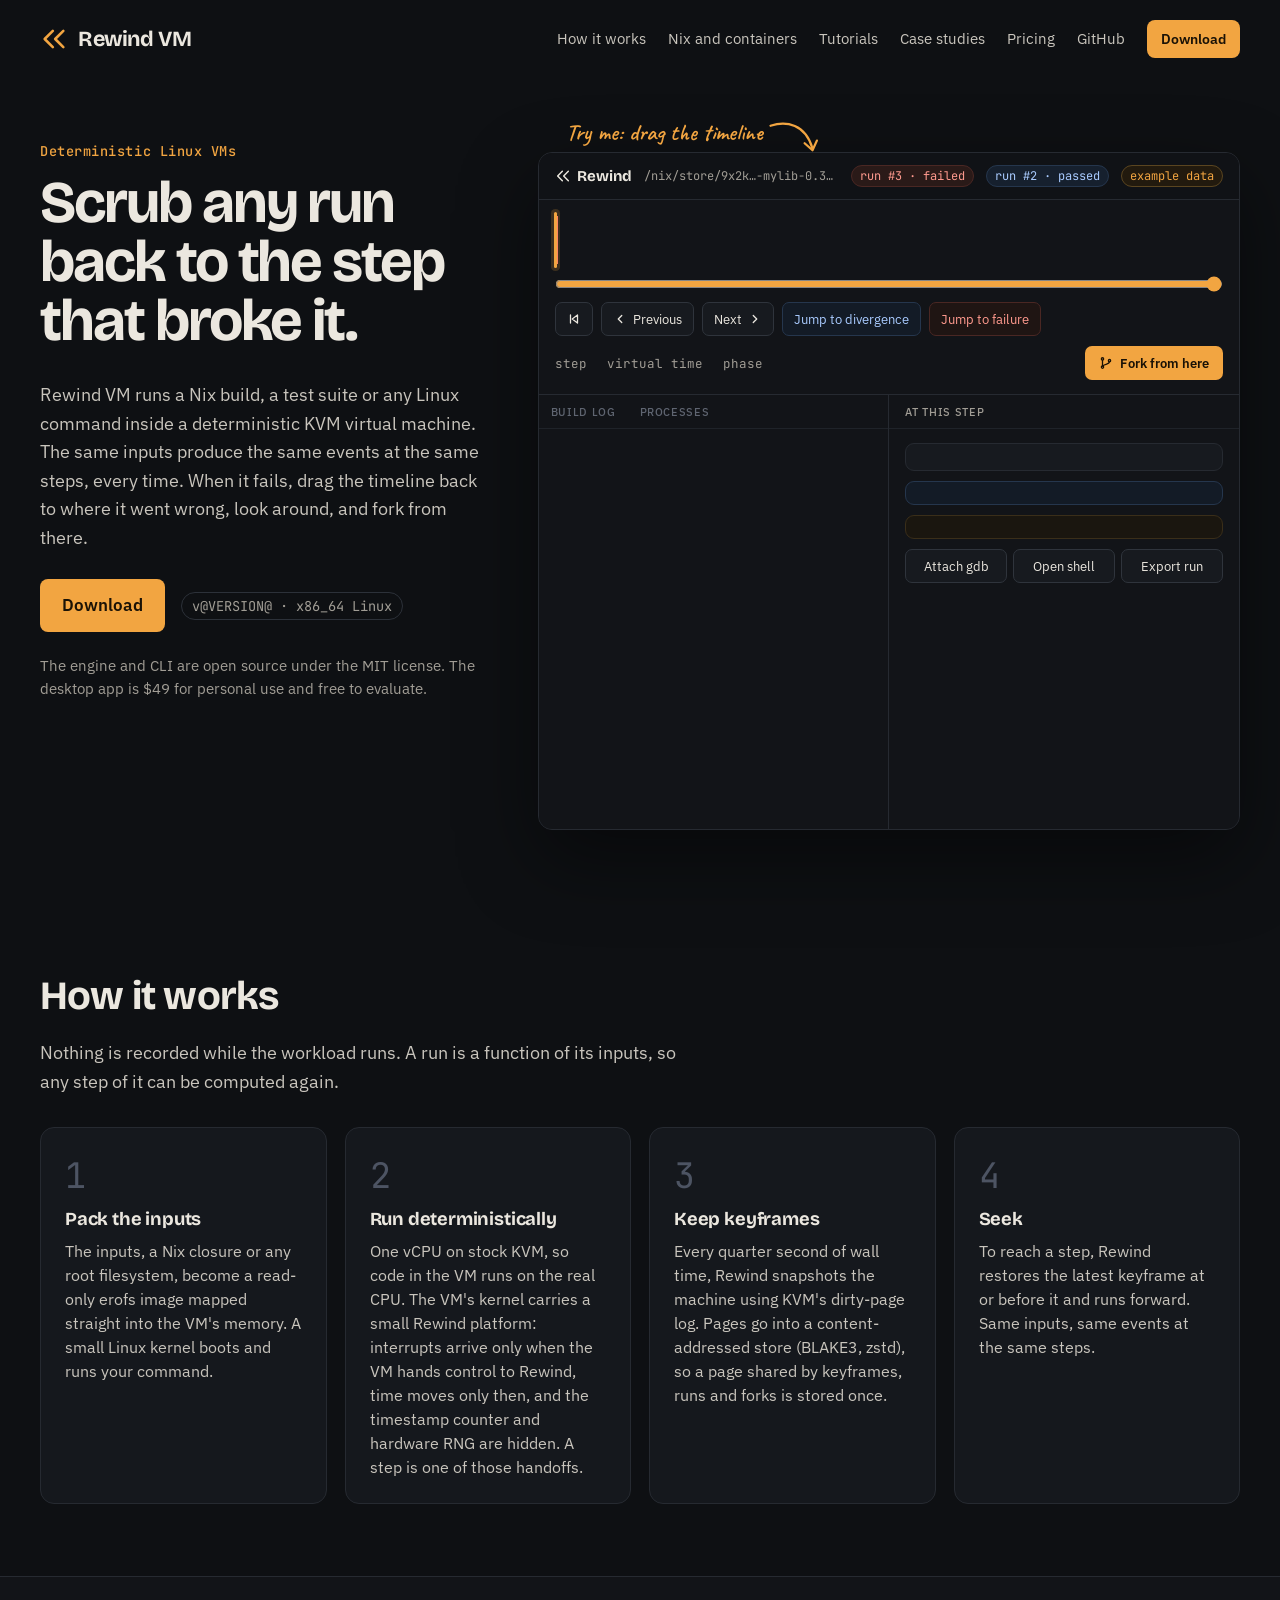
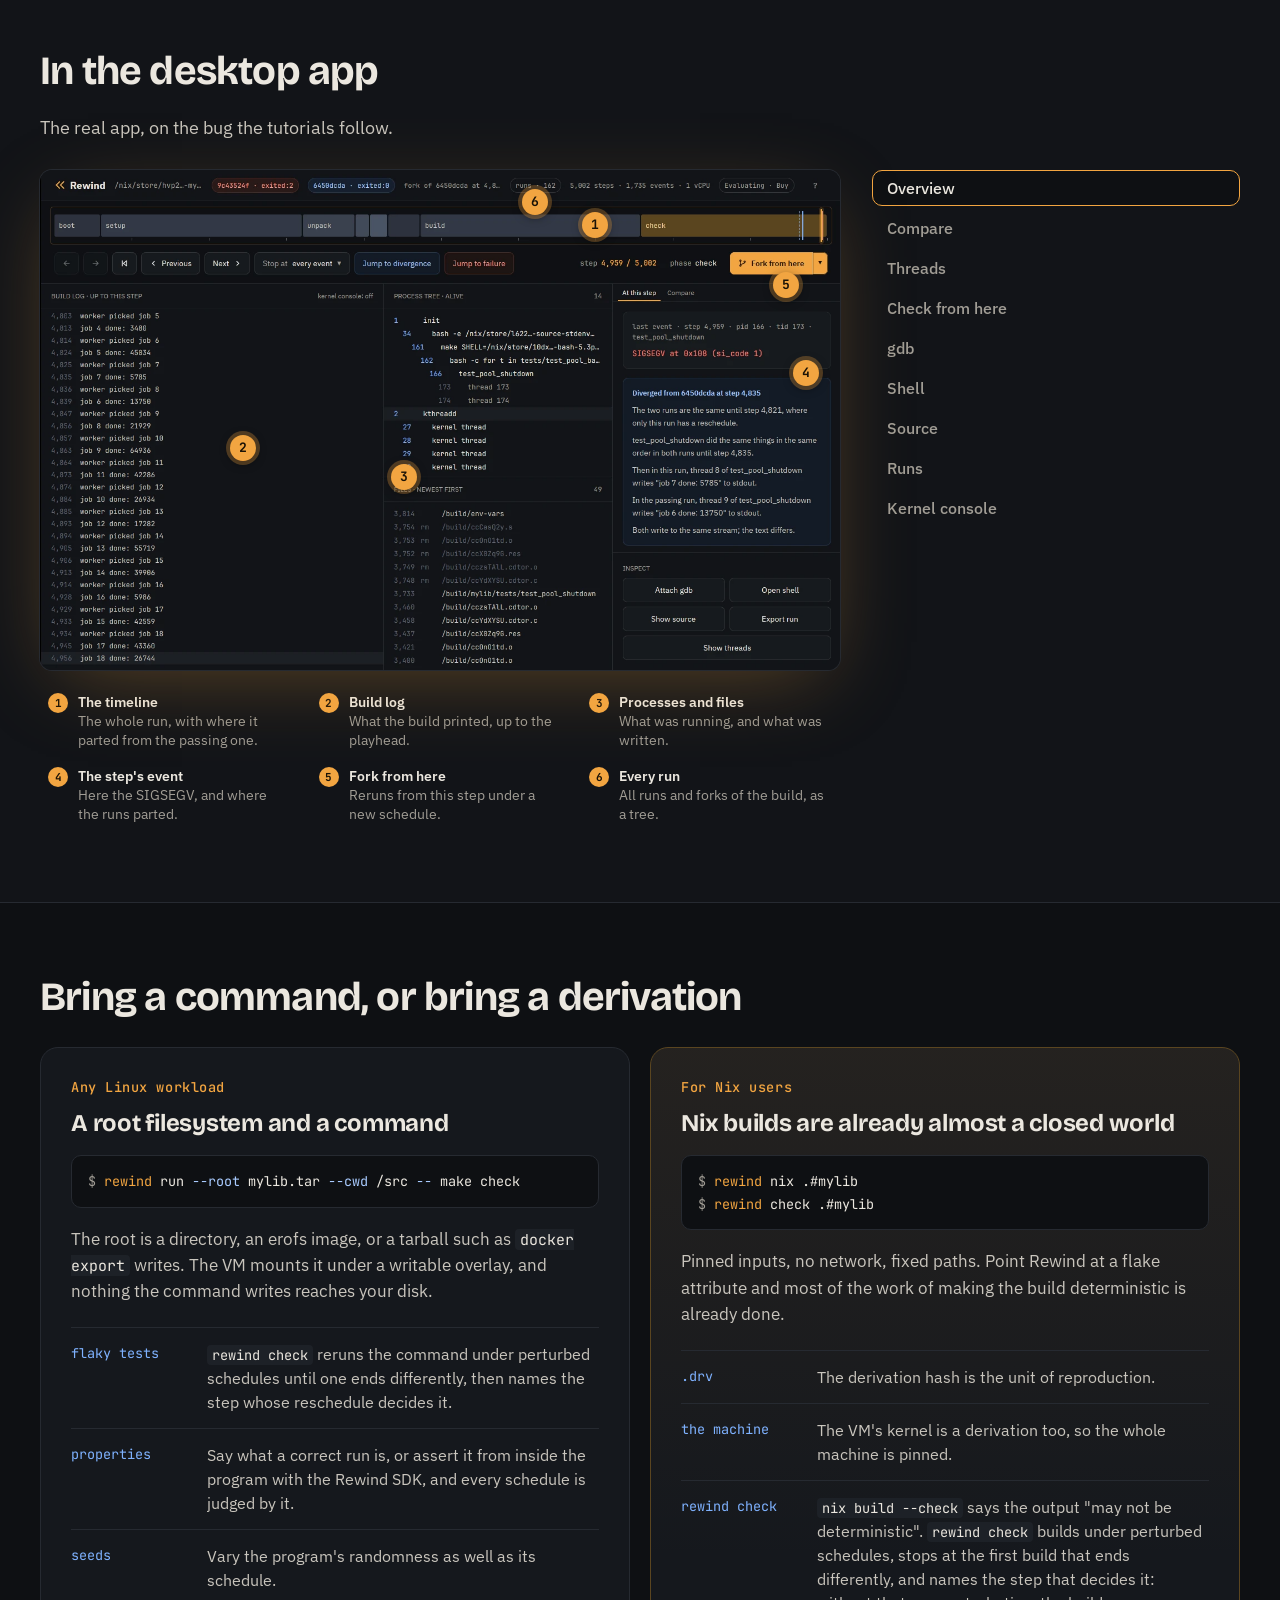
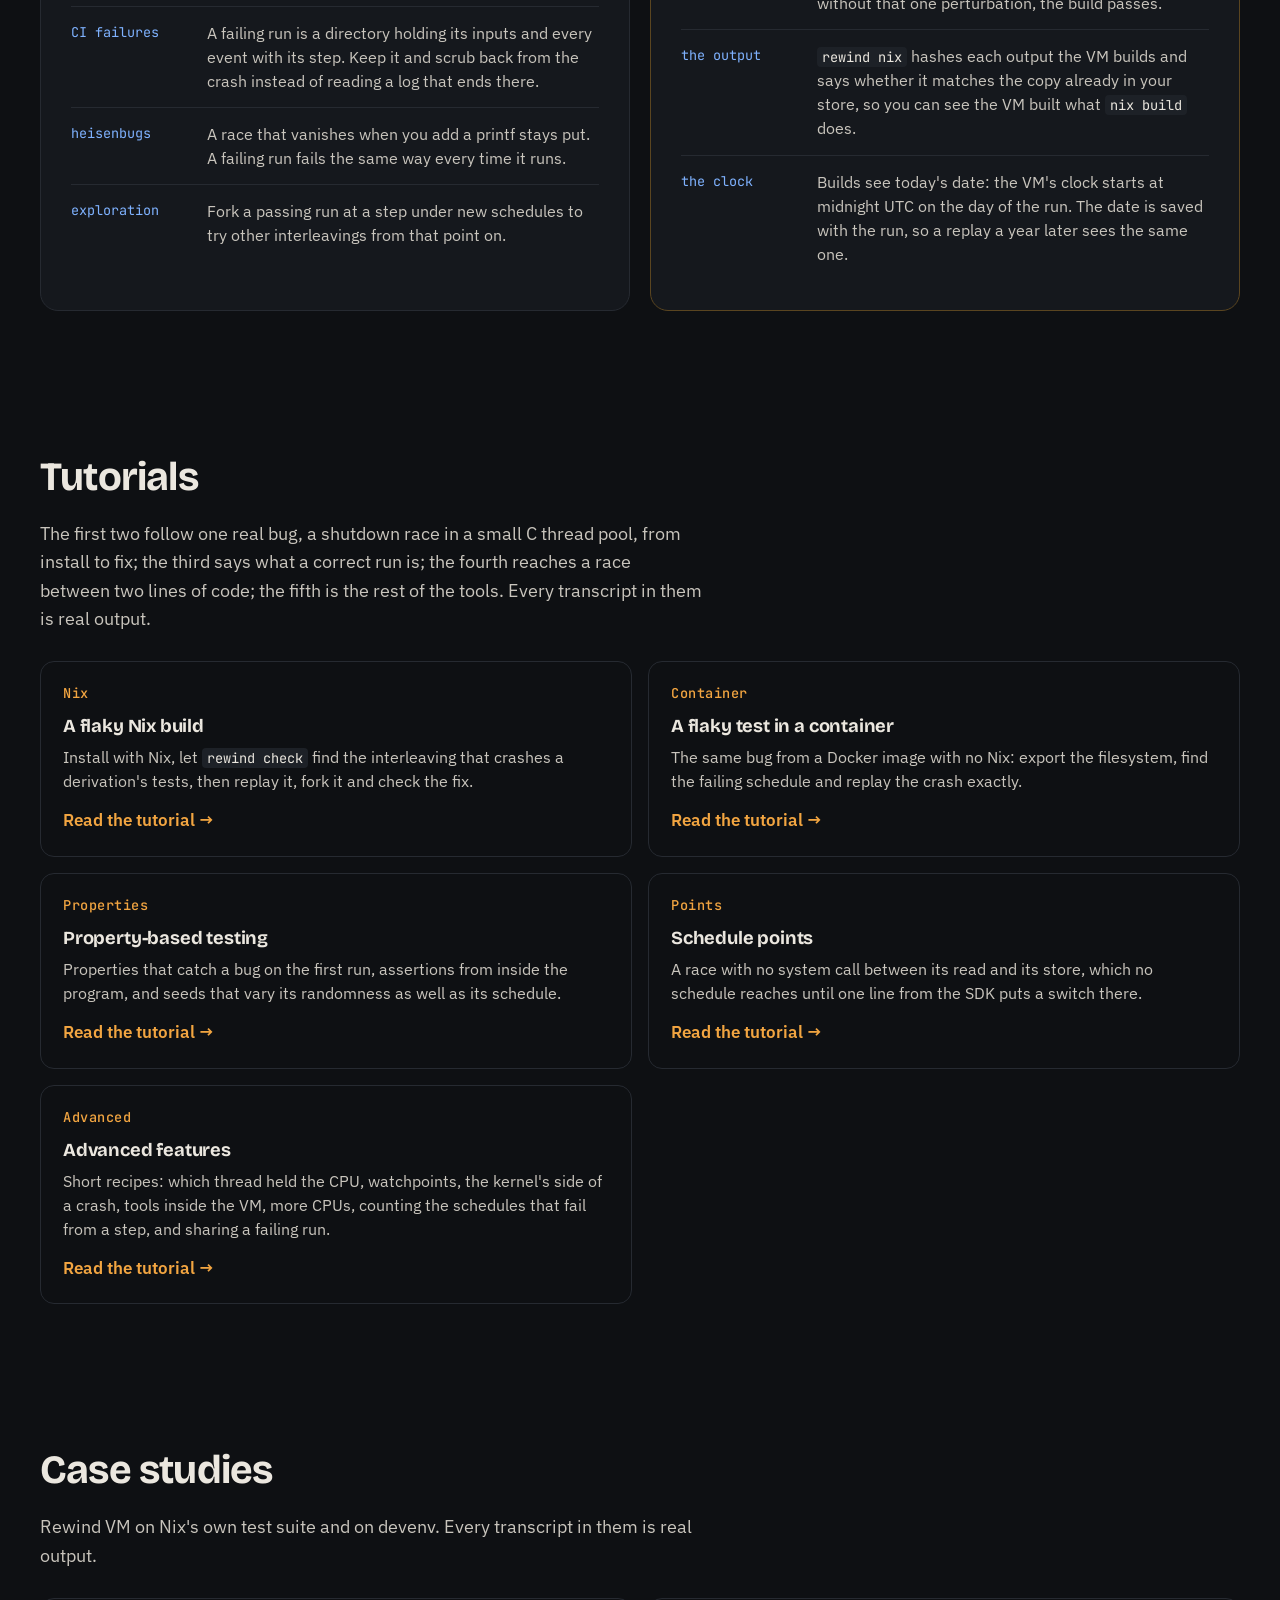
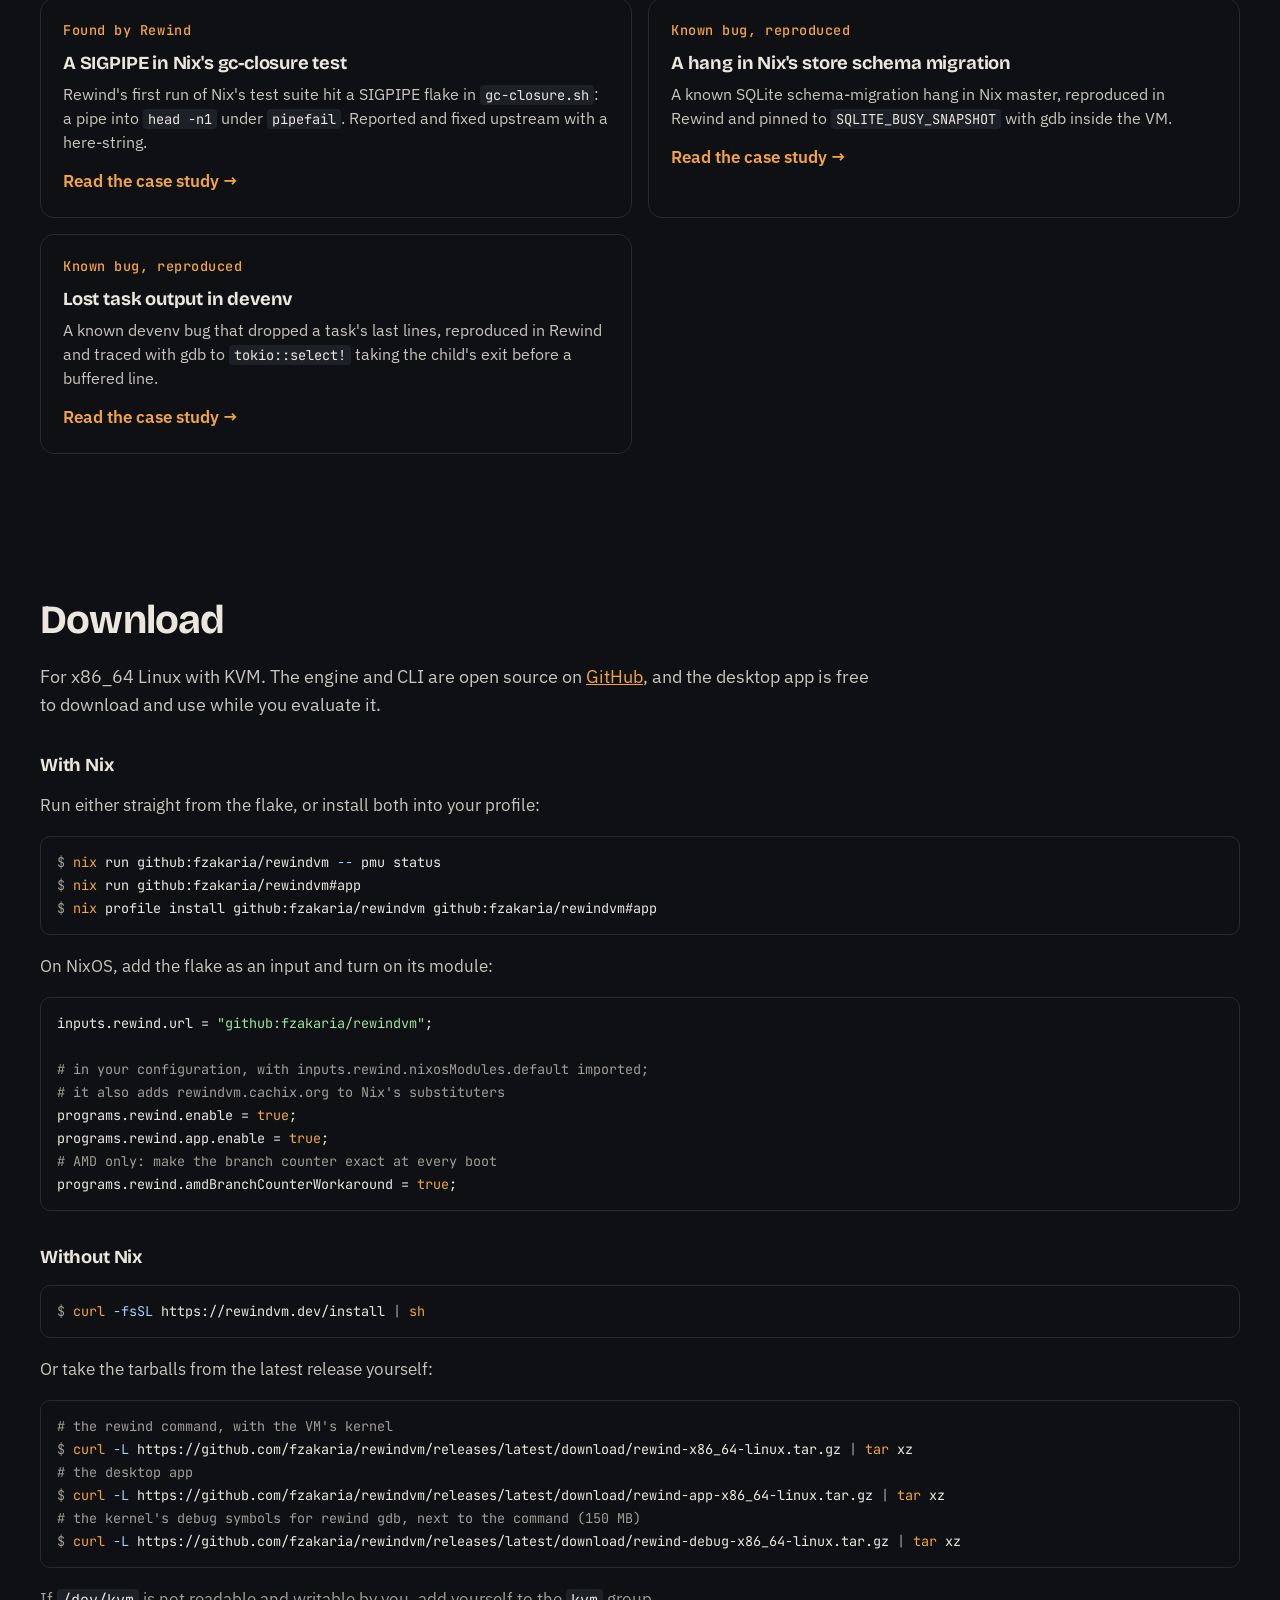
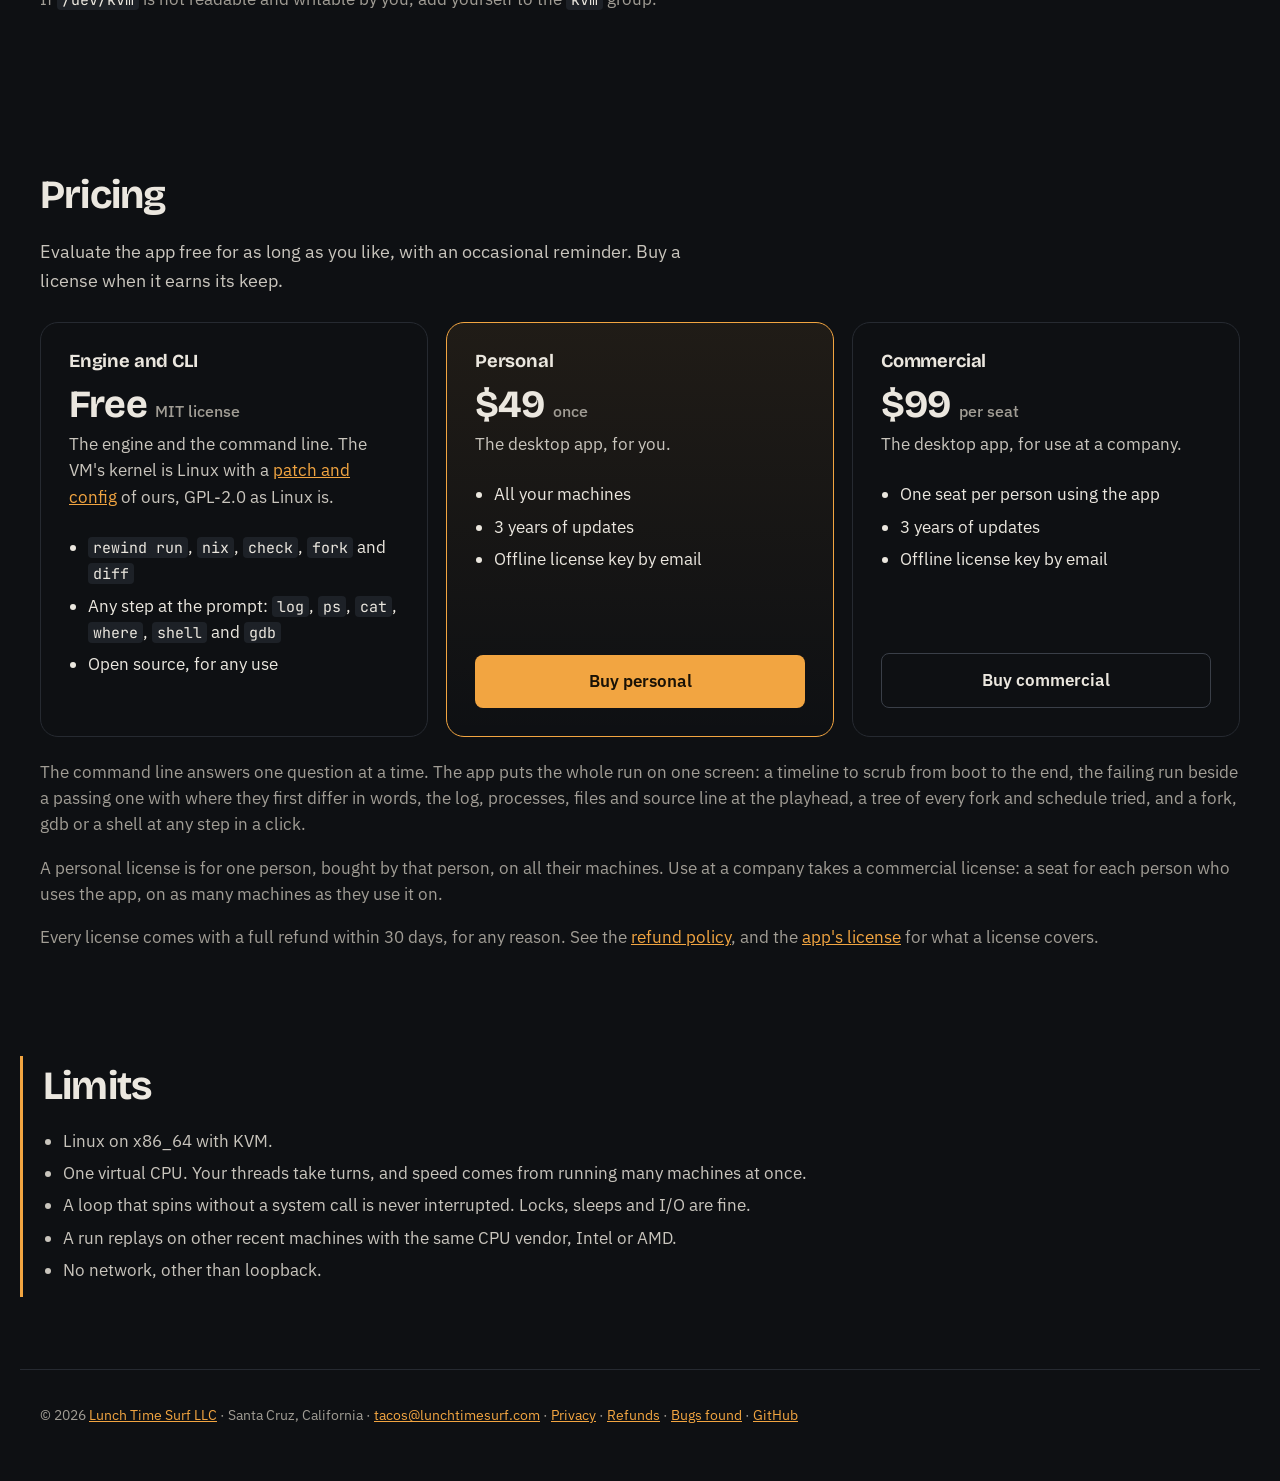
==== commit ea344240: "Add the counter example and the schedule points tutorial counter is two threads counting hits on one" ====
--- a/site/index.html
+++ b/site/index.html
@@ -753,8 +753,8 @@
         <h2>Tutorials</h2>
         <p class="lede">
           The first two follow one real bug, a shutdown race in a small C thread pool, from install
-          to fix; the third says what a correct run is; the fourth is the rest of the tools. Every
-          transcript in them is real output.
+          to fix; the third says what a correct run is; the fourth reaches a race between two lines
+          of code; the fifth is the rest of the tools. Every transcript in them is real output.
         </p>
         <div class="grid swipe">
           <a class="card" href="tutorials/nix.html">
@@ -781,6 +781,15 @@
             <p>
               Properties that catch a bug on the first run, assertions from inside the program, and
               seeds that vary its randomness as well as its schedule.
+            </p>
+            <span class="card-link">Read the tutorial &rarr;</span>
+          </a>
+          <a class="card" href="tutorials/points.html">
+            <span class="eyebrow">Points</span>
+            <h3>Schedule points</h3>
+            <p>
+              A race with no system call between its read and its store, which no schedule reaches
+              until one line from the SDK puts a switch there.
             </p>
             <span class="card-link">Read the tutorial &rarr;</span>
           </a>
--- a/site/style.css
+++ b/site/style.css
@@ -1632,6 +1632,25 @@
   margin-top: 4px;
 }
 
+/* The box that closes a page: the button to the pricing section, with the
+   prices beside it. */
+.article .cta {
+  display: flex;
+  flex-wrap: wrap;
+  align-items: center;
+  gap: 12px 20px;
+  margin-top: 24px;
+  padding: 20px;
+  background: var(--panel);
+  border: 1px solid var(--line);
+  border-radius: 14px;
+}
+.article .cta p {
+  color: var(--soft);
+  margin: 0;
+  max-width: none;
+}
+
 /* Console blocks: what was typed in the accent, what came back muted. */
 .console {
   margin-block: 18px;
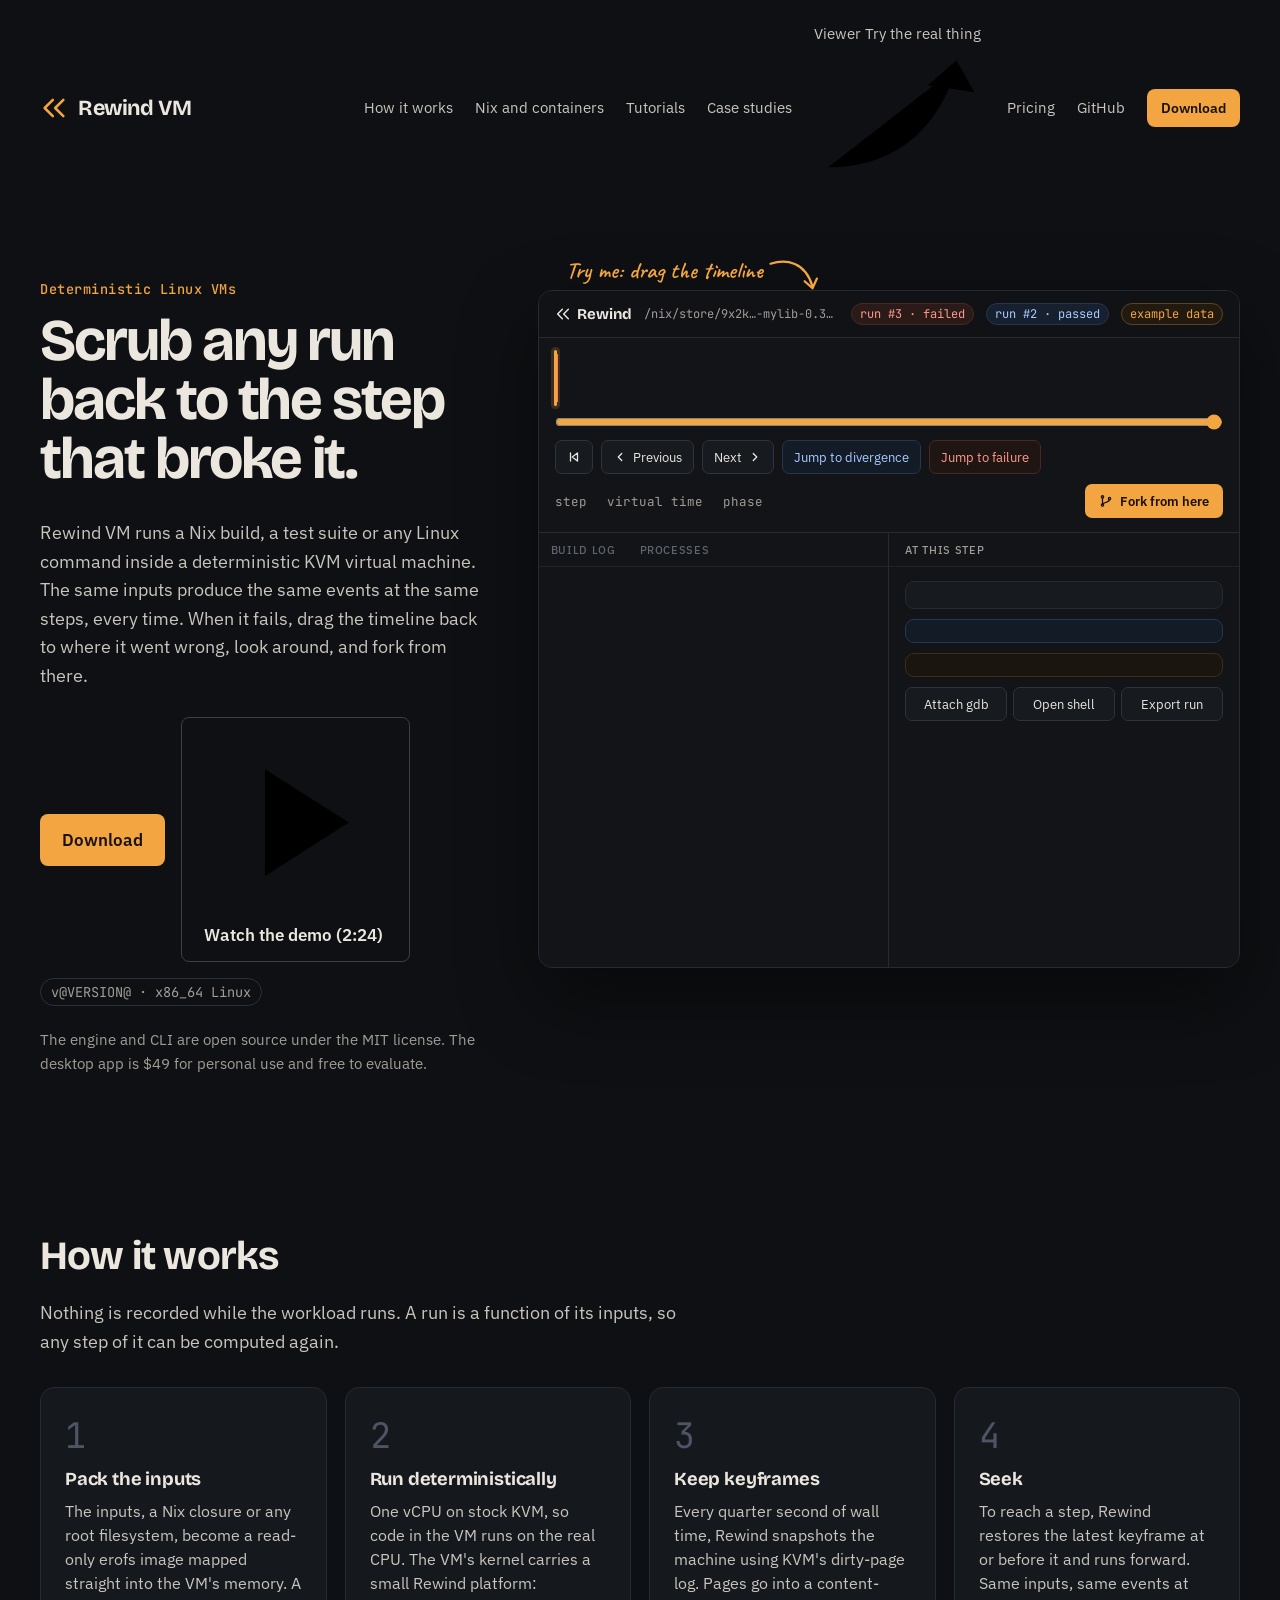
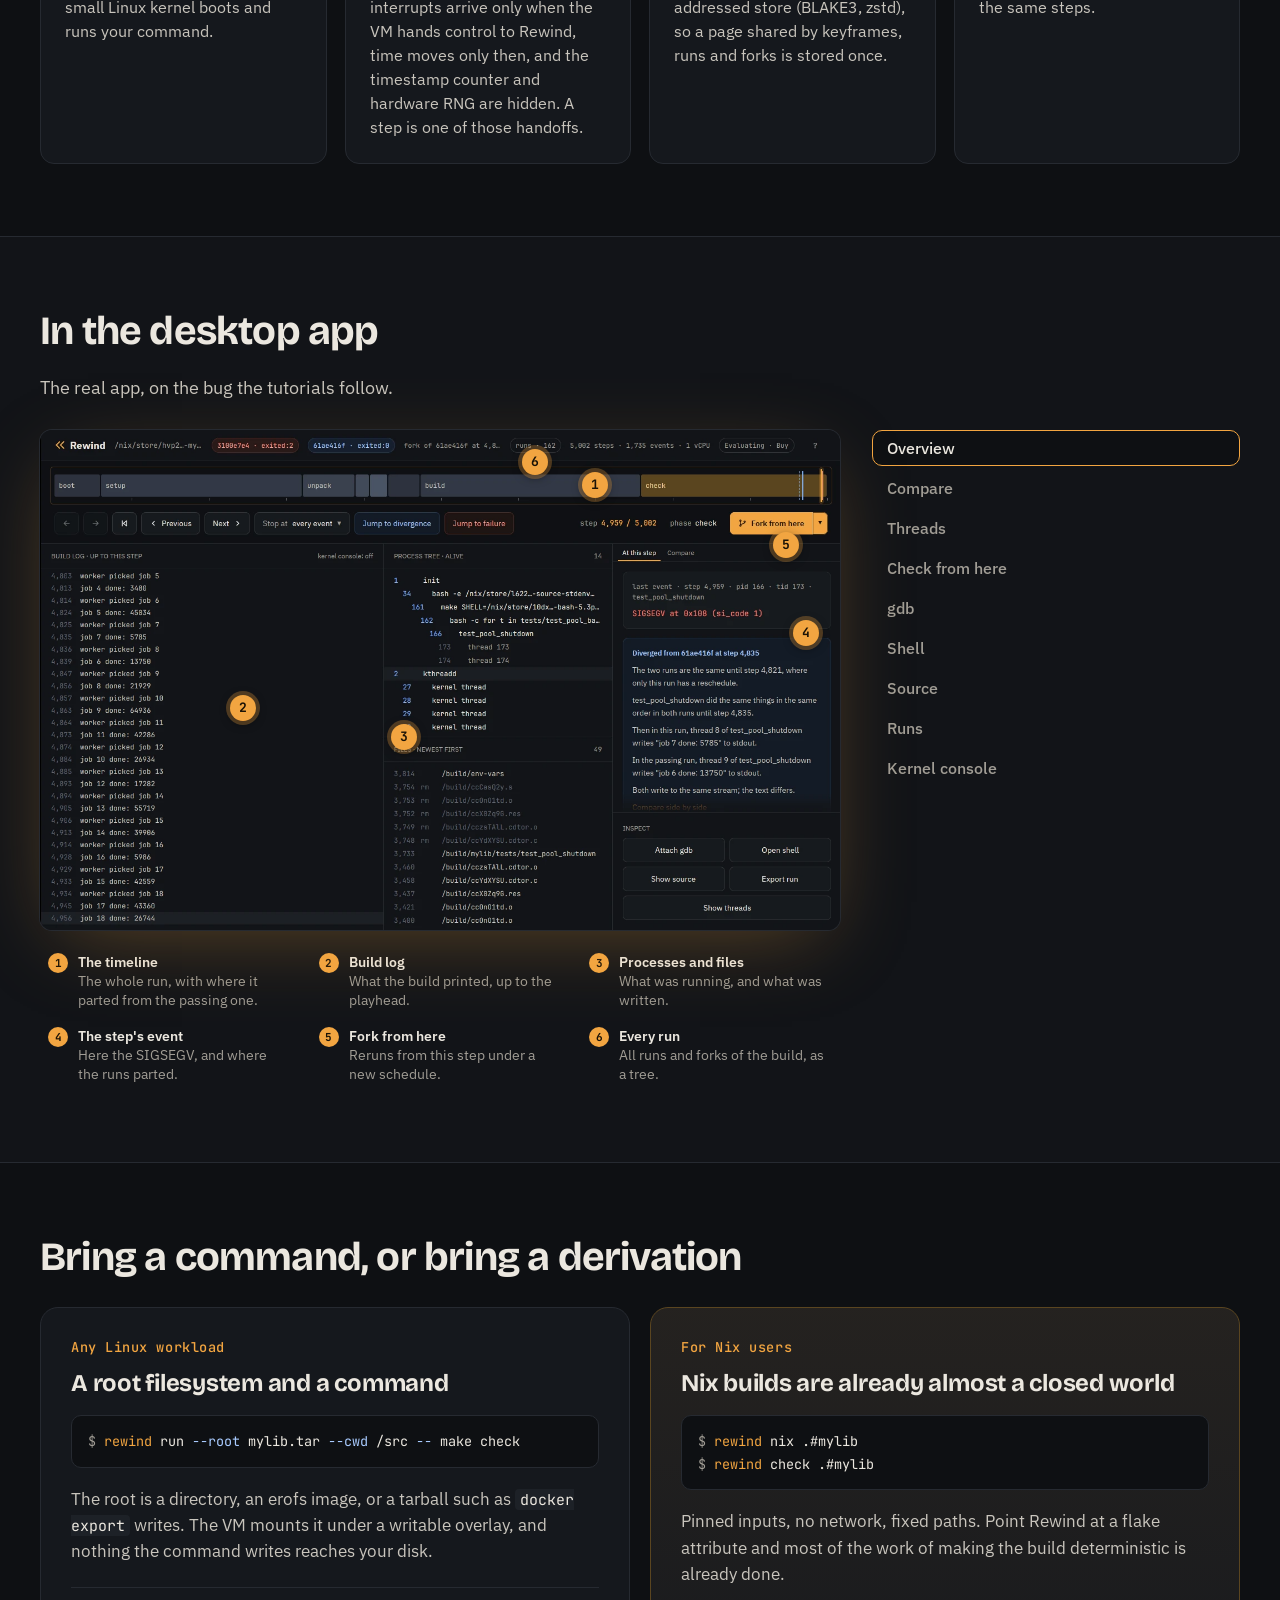
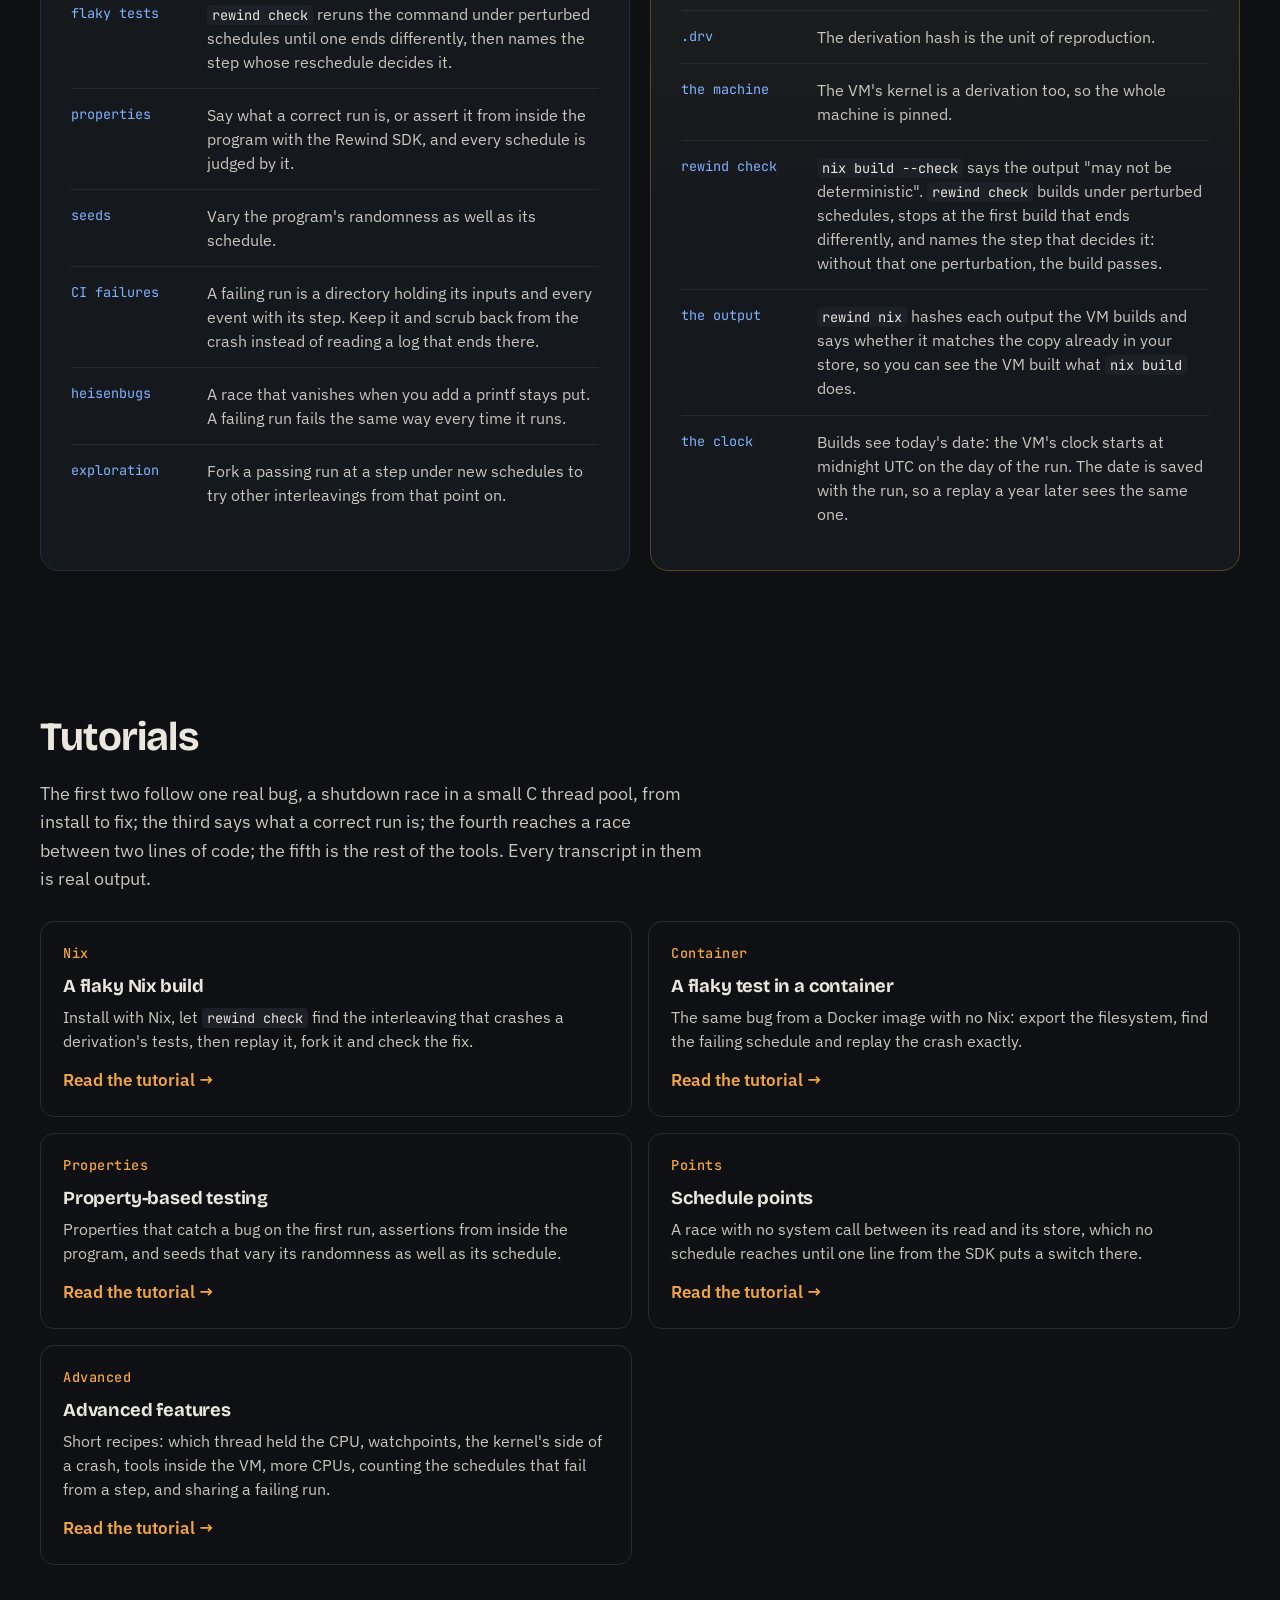
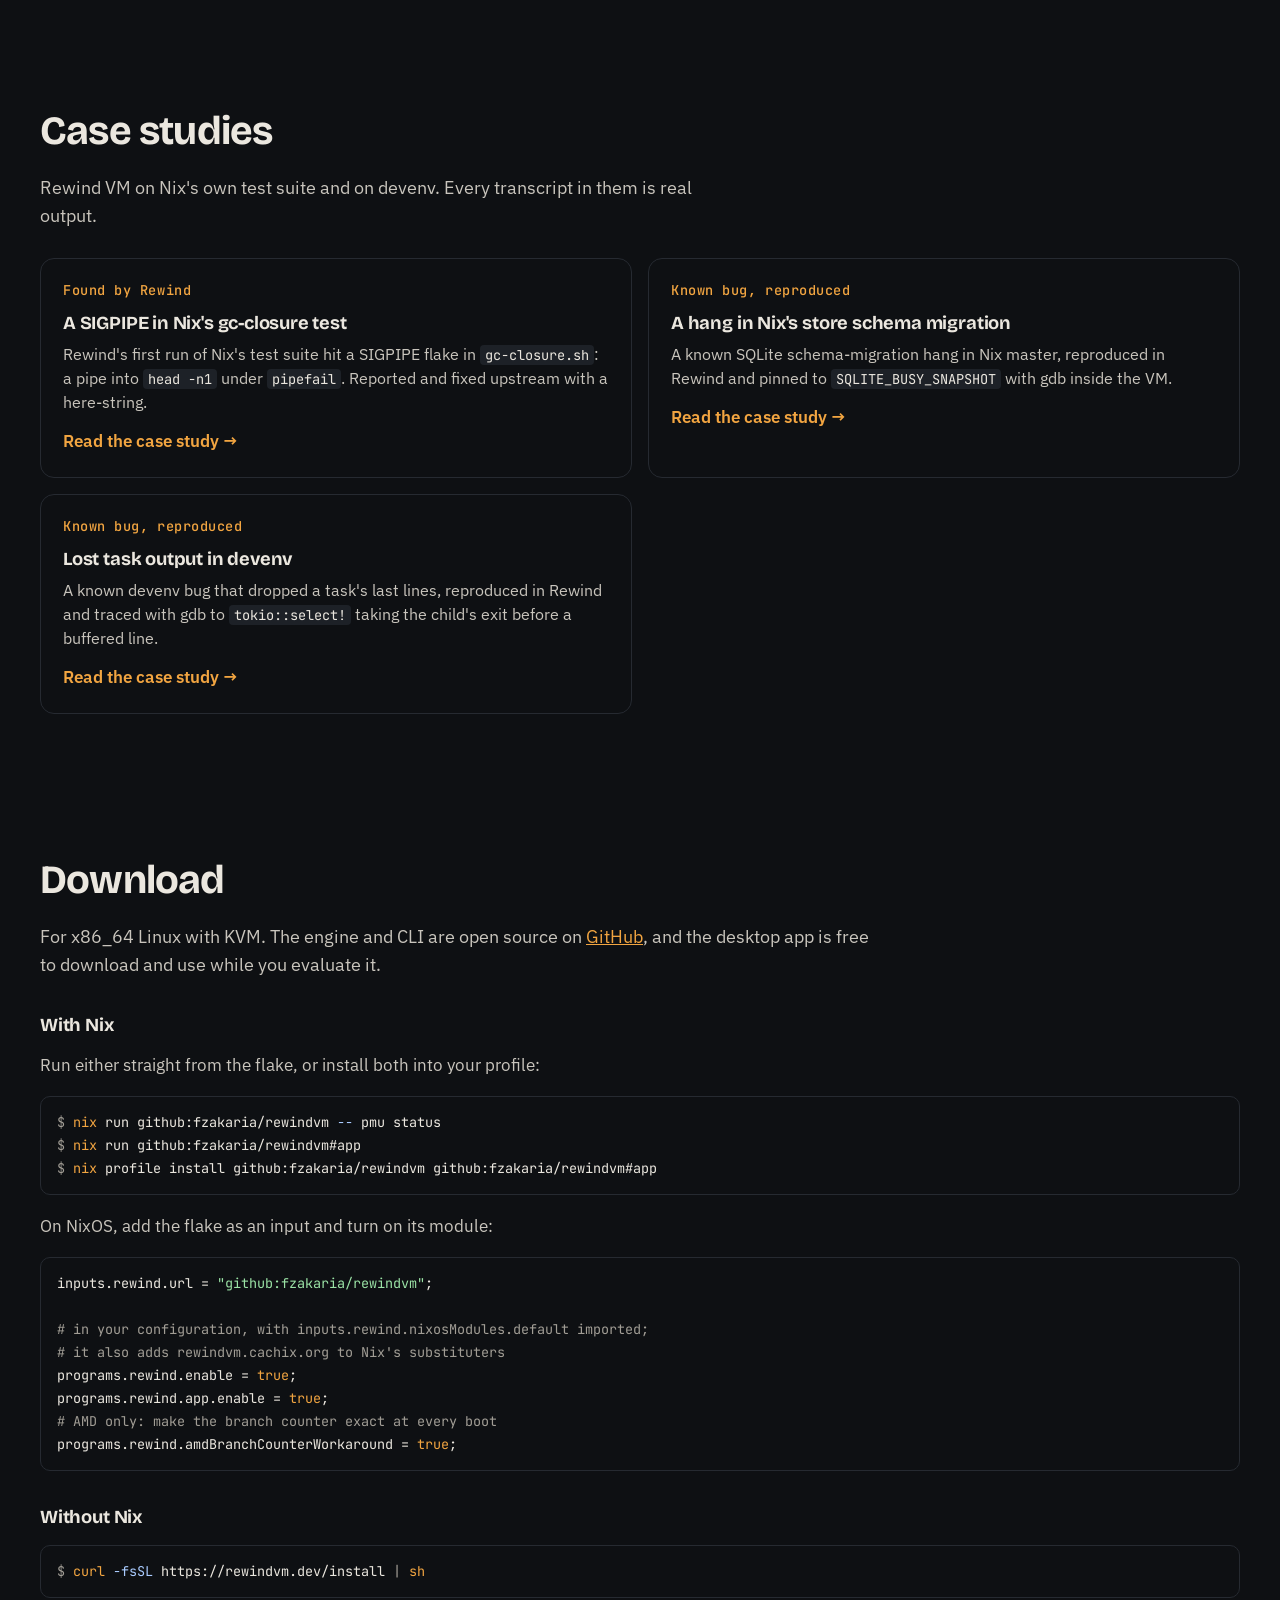
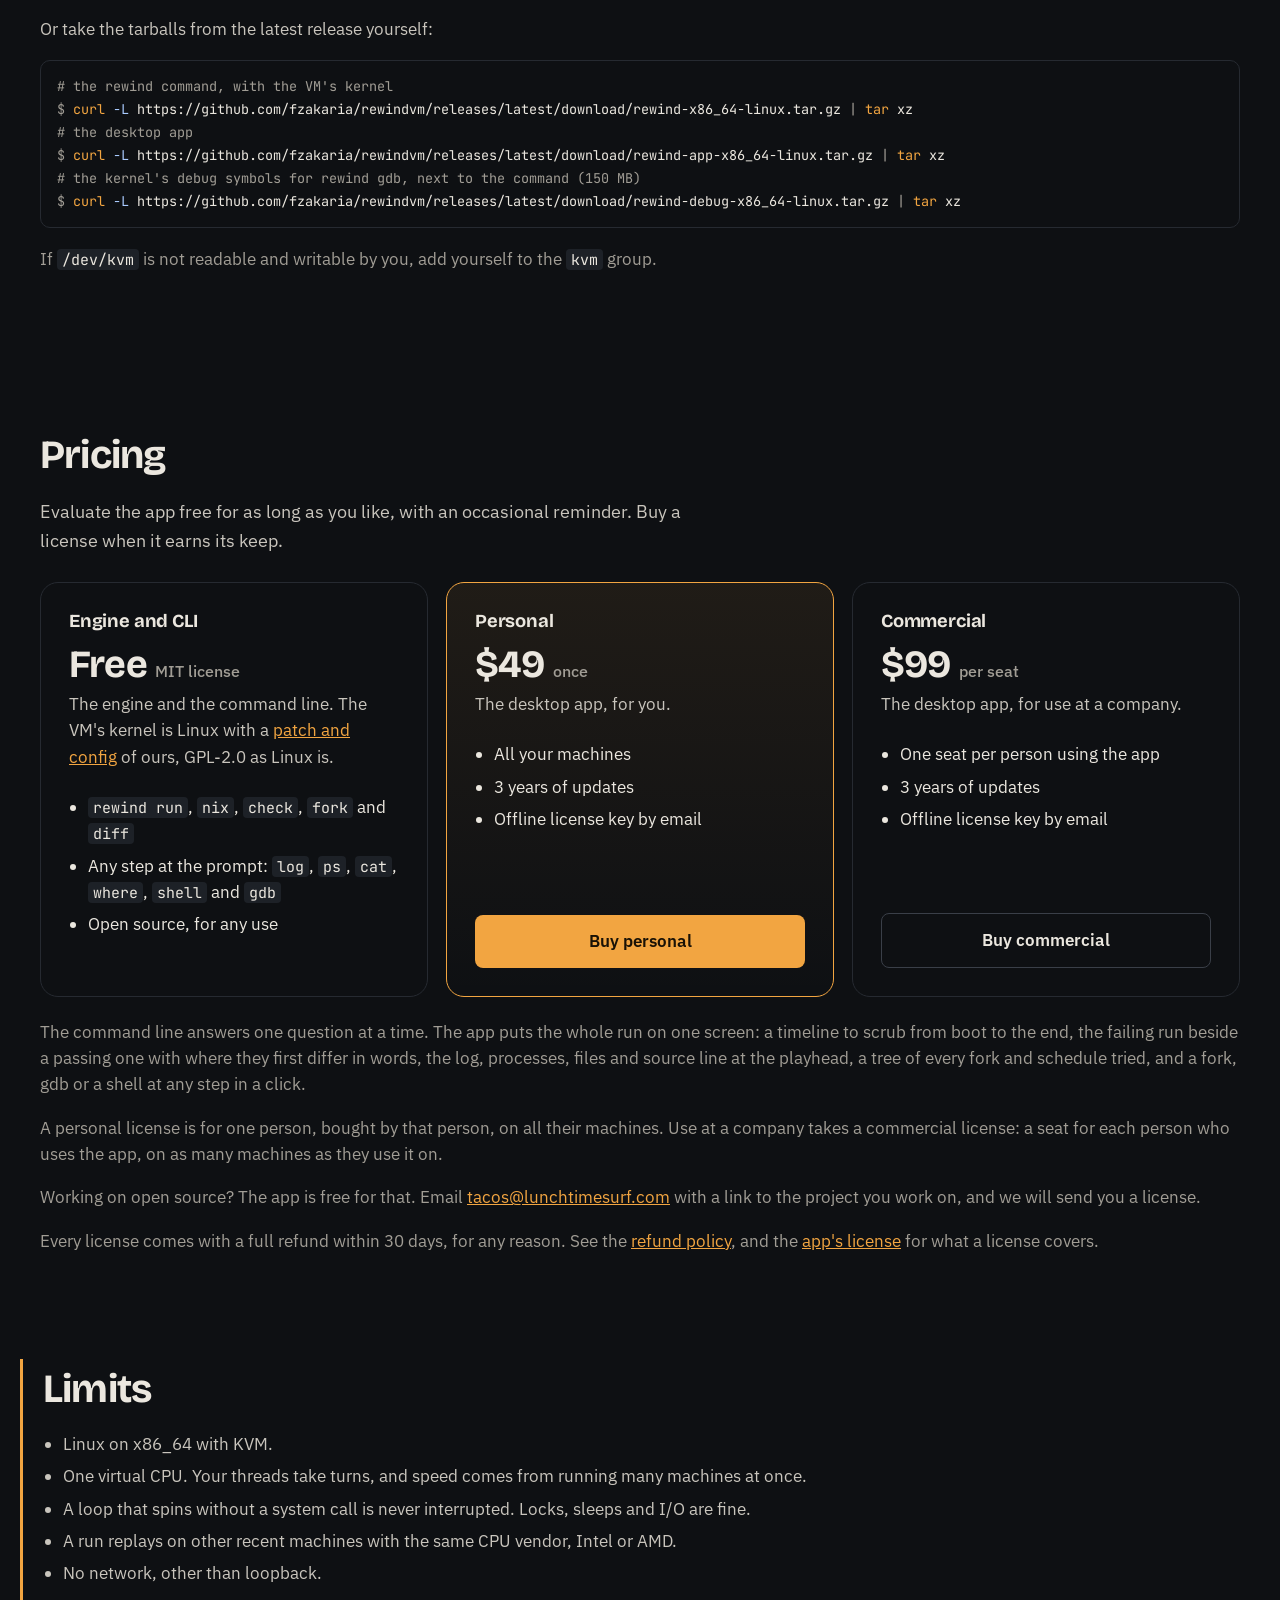
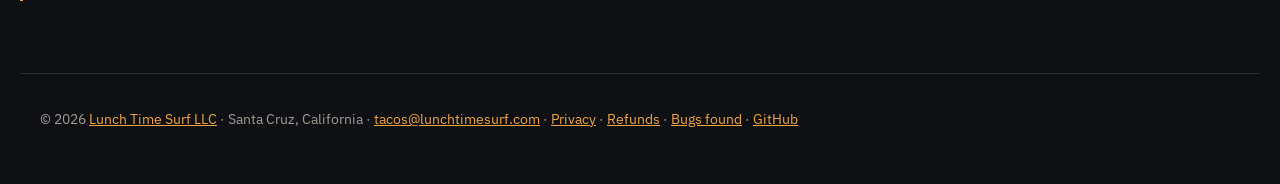
==== commit f06b75ee: "Link the case studies to the viewer; free for OSS Each case study now opens its recording in the bro" ====
--- a/site/index.html
+++ b/site/index.html
@@ -36,6 +36,21 @@
         <a href="#workloads">Nix and containers</a>
         <a href="#tutorials">Tutorials</a>
         <a href="#case-studies">Case studies</a>
+        <!-- The demo below draws example data from the mylib pair; the note
+             under Viewer opens the real recordings of that pair. -->
+        <span class="nav-viewer">
+          <a href="viewer/">Viewer</a>
+          <a
+            class="try-real"
+            href="viewer/?url=examples/mylib-fail.rwd&amp;compare=examples/mylib-pass.rwd"
+          >
+            <span>Try the real thing</span>
+            <svg viewBox="0 0 48 40" aria-hidden="true">
+              <path d="M4,34 C20,34 34,26 40,6" />
+              <path d="M32,11 L40,4 L45,13" />
+            </svg>
+          </a>
+        </span>
         <a href="#pricing">Pricing</a>
         <a href="https://github.com/fzakaria/rewindvm">GitHub</a>
         <a class="btn small" href="#download">Download</a>
@@ -52,6 +67,7 @@
           <a href="#workloads">Nix and containers</a>
           <a href="#tutorials">Tutorials</a>
           <a href="#case-studies">Case studies</a>
+          <a href="viewer/">Viewer</a>
           <a href="#pricing">Pricing</a>
           <a href="https://github.com/fzakaria/rewindvm">GitHub</a>
           <a class="btn" href="#download">Download</a>
@@ -72,6 +88,10 @@
           </p>
           <div class="cta-row">
             <a class="btn" href="#download">Download</a>
+            <a class="btn ghost watch" href="case-studies/nix-gc-closure-sigpipe.html#video">
+              <svg viewBox="0 0 24 24" aria-hidden="true"><path d="M8 5v14l11-7z" /></svg>
+              Watch the demo (2:24)
+            </a>
             <span class="soon">v@VERSION@ &middot; x86_64 Linux</span>
           </div>
           <p class="fine">
@@ -967,6 +987,11 @@
           a company takes a commercial license: a seat for each person who uses the app, on as many
           machines as they use it on.
         </p>
+        <p class="note">
+          Working on open source? The app is free for that. Email
+          <a href="mailto:tacos@lunchtimesurf.com">tacos@lunchtimesurf.com</a> with a link to the
+          project you work on, and we will send you a license.
+        </p>
         <p class="note refund">
           Every license comes with a full refund within 30 days, for any reason. See the
           <a href="refunds.html">refund policy</a>, and the
--- a/site/style.css
+++ b/site/style.css
@@ -1073,6 +1073,28 @@
   margin-top: 10px;
 }
 
+/* The two-thread drawing in the points tutorial: scaled to the column, and
+   scrolling sideways rather than shrinking under 560px. */
+.race {
+  margin: 28px 0 0;
+  overflow-x: auto;
+}
+.race svg {
+  display: block;
+  width: 100%;
+  min-width: 560px;
+  height: auto;
+}
+.race text {
+  font-family: var(--mono);
+  font-size: 13px;
+}
+.race figcaption {
+  color: var(--muted);
+  font-size: 0.9rem;
+  margin-top: 10px;
+}
+
 /* The app tour: the real screenshot at about two thirds of the content
    width with the numbered cards beside it, stacking under it on narrow
    screens. */
@@ -1633,8 +1655,9 @@
 }
 
 /* The box that closes a page: the button to the pricing section, with the
-   prices beside it. */
-.article .cta {
+   prices beside it. Tutorials, case studies and the bugs page end with it. */
+.article .cta,
+.prose .cta {
   display: flex;
   flex-wrap: wrap;
   align-items: center;
@@ -1645,7 +1668,8 @@
   border: 1px solid var(--line);
   border-radius: 14px;
 }
-.article .cta p {
+.article .cta p,
+.prose .cta p {
   color: var(--soft);
   margin: 0;
   max-width: none;
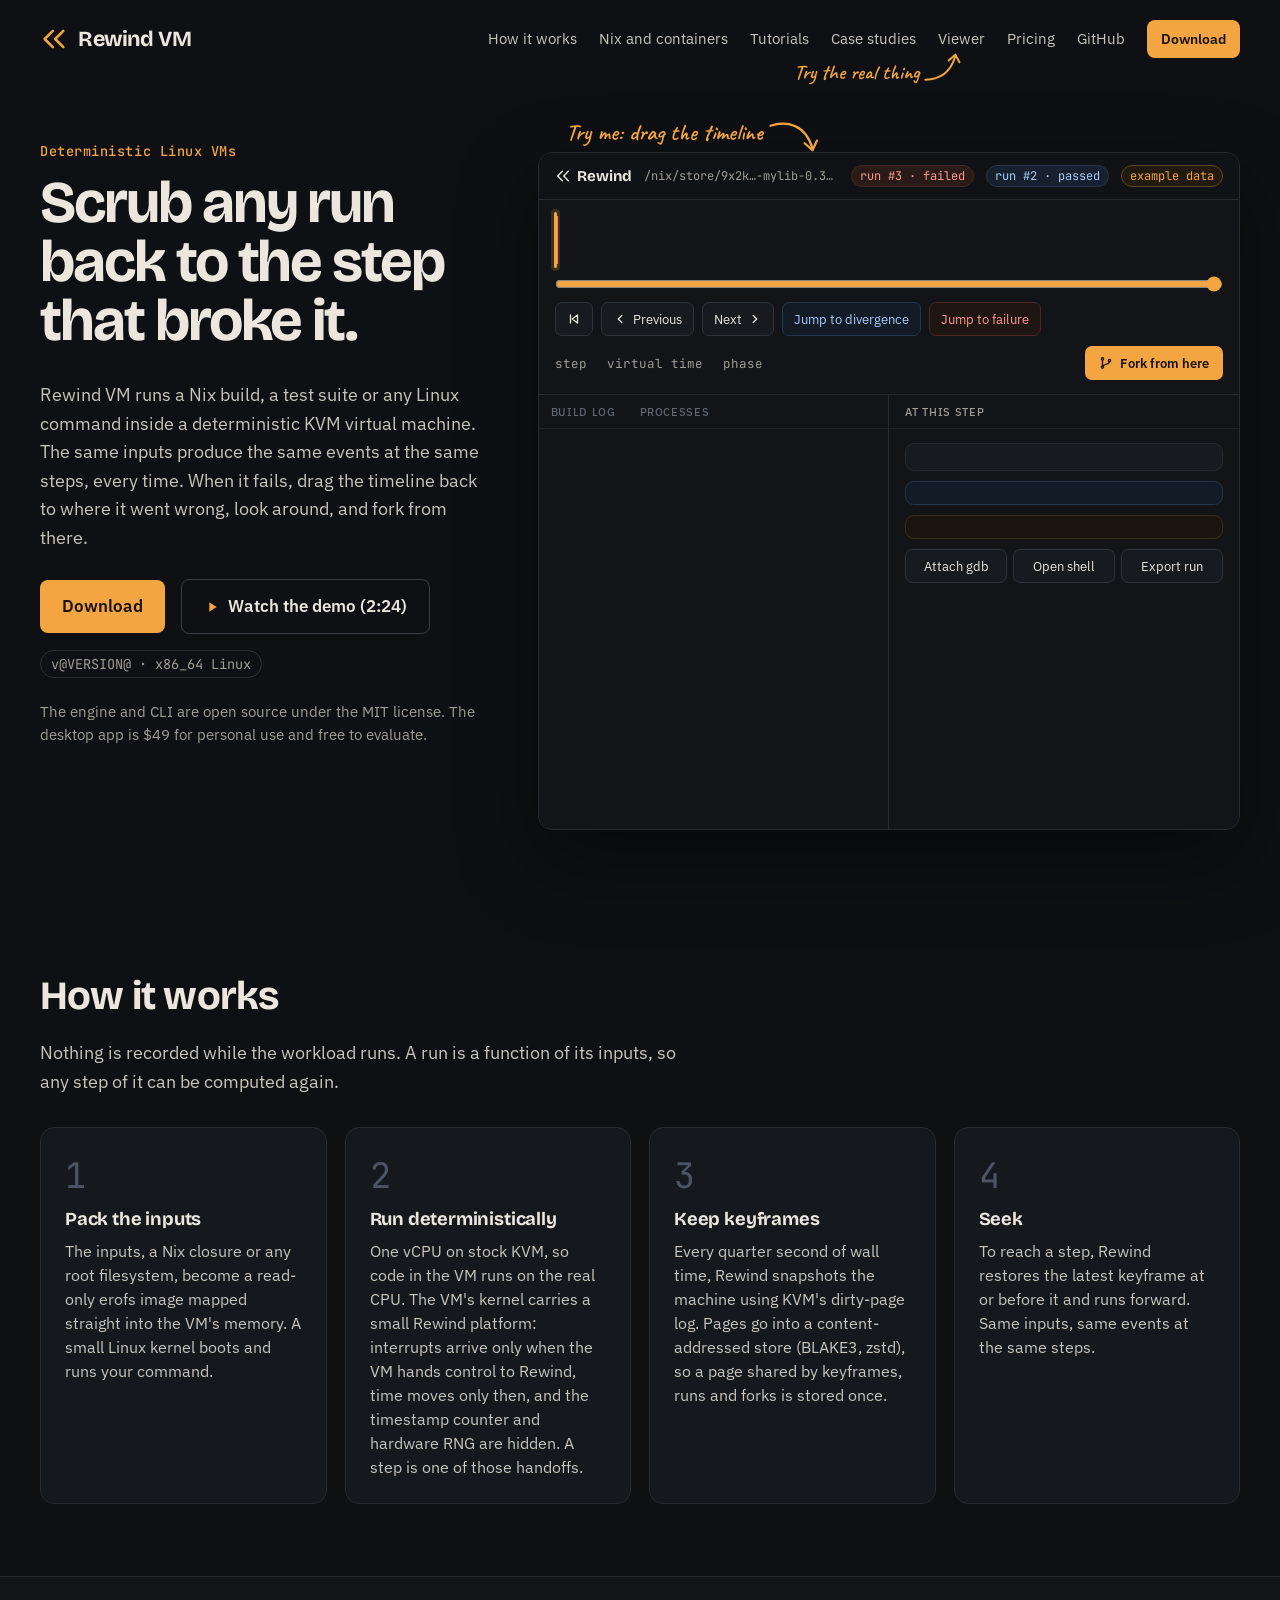
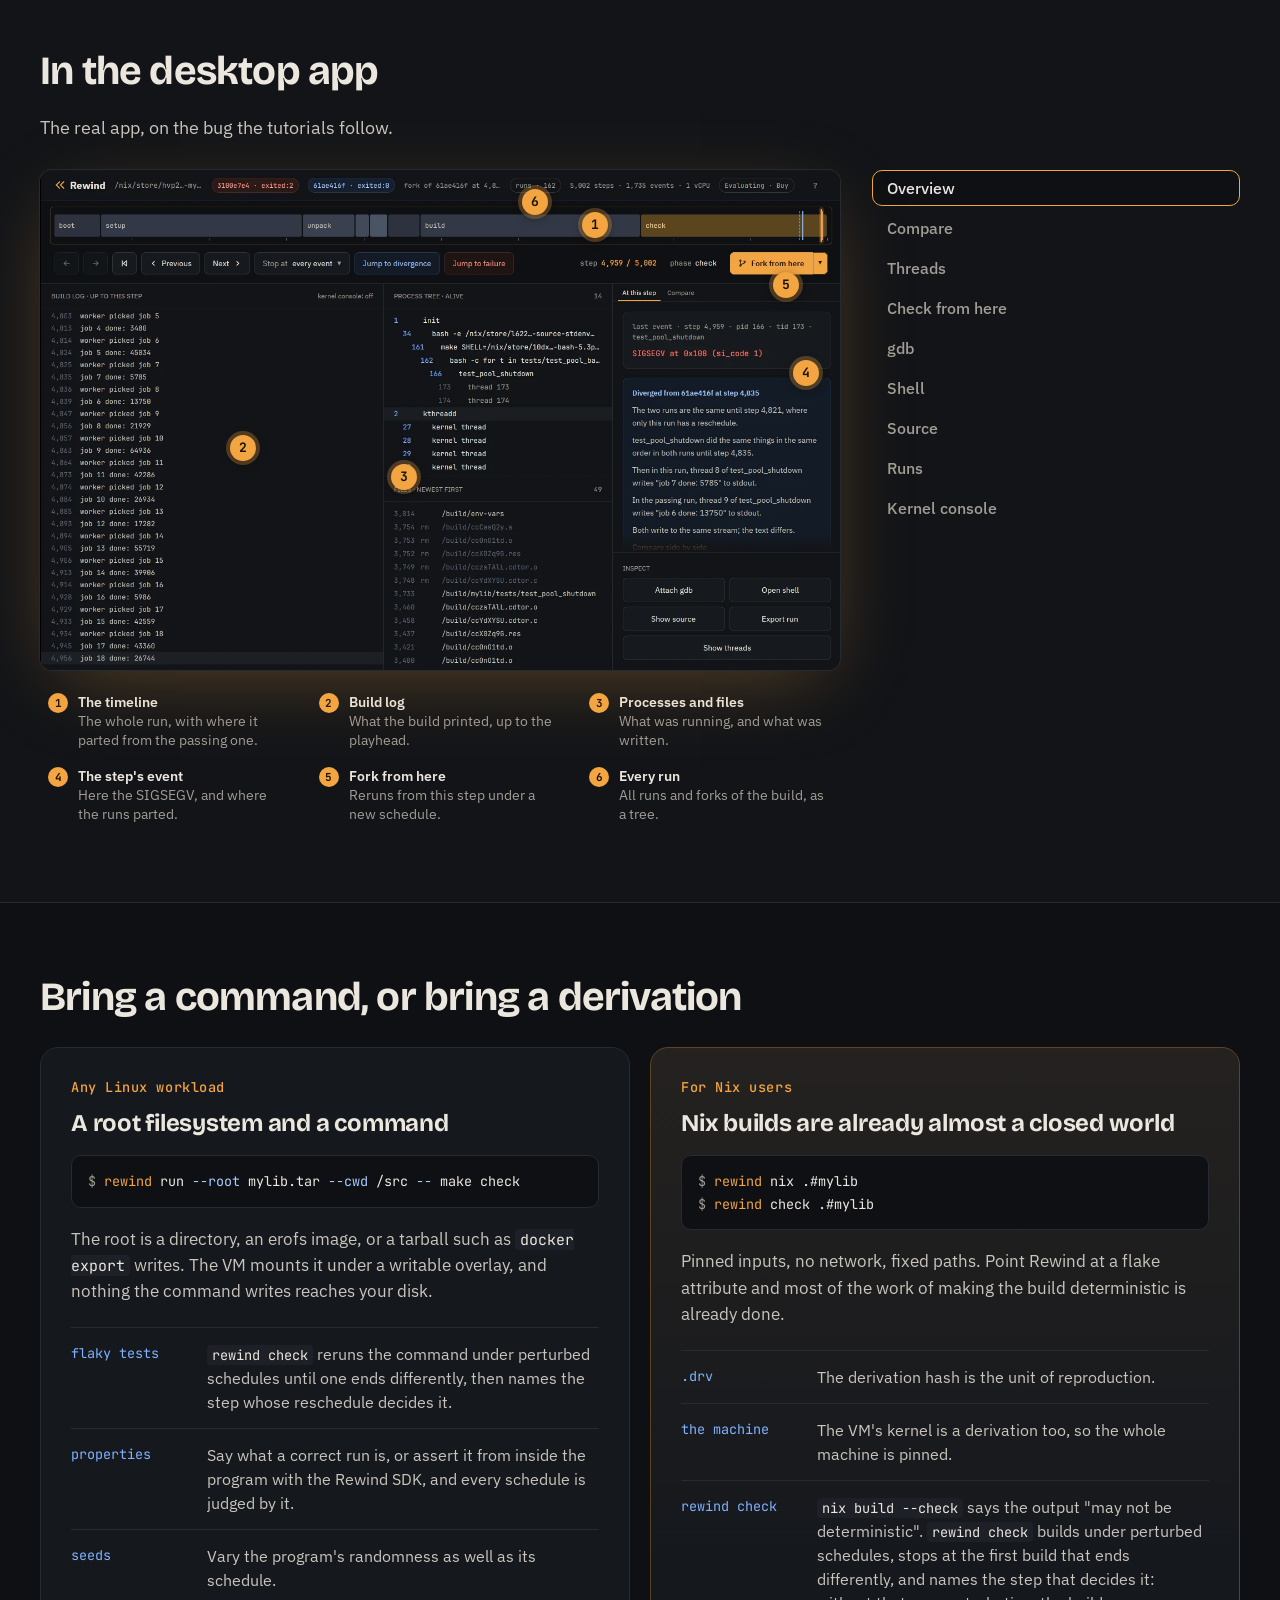
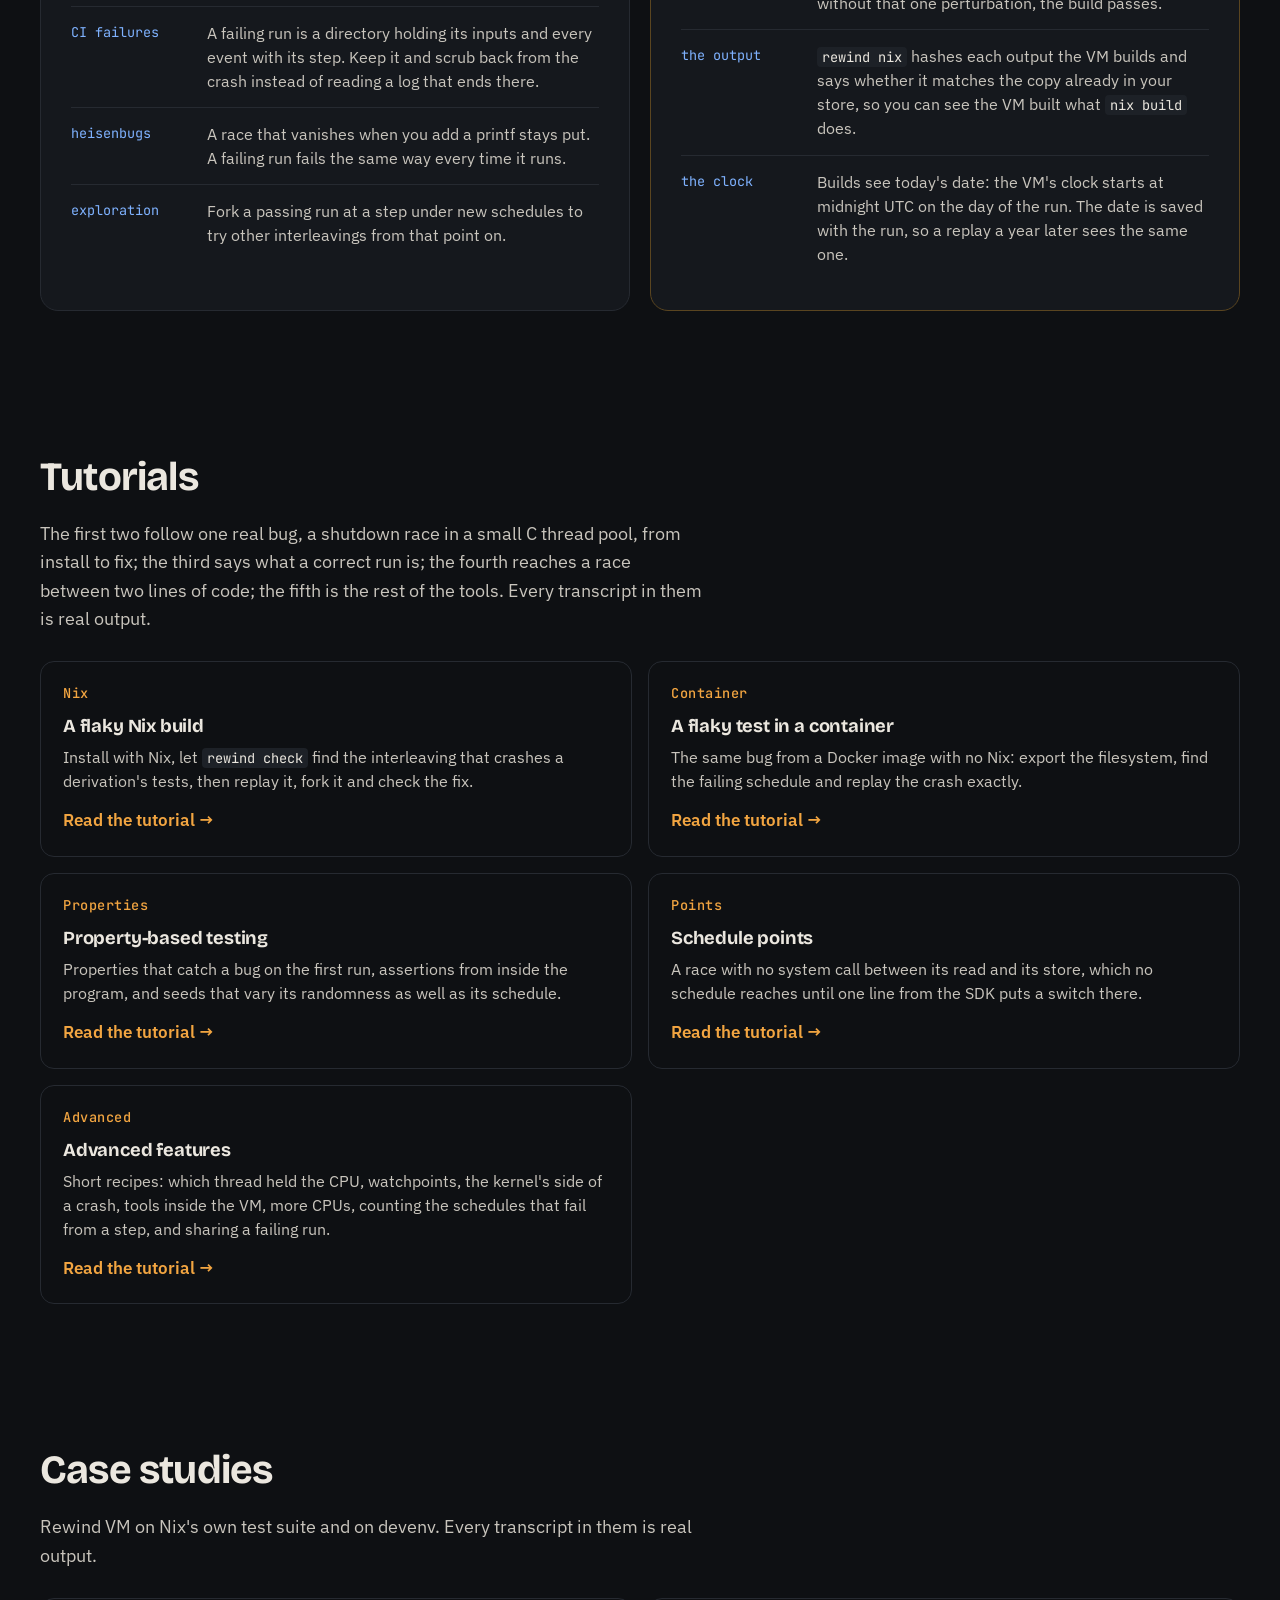
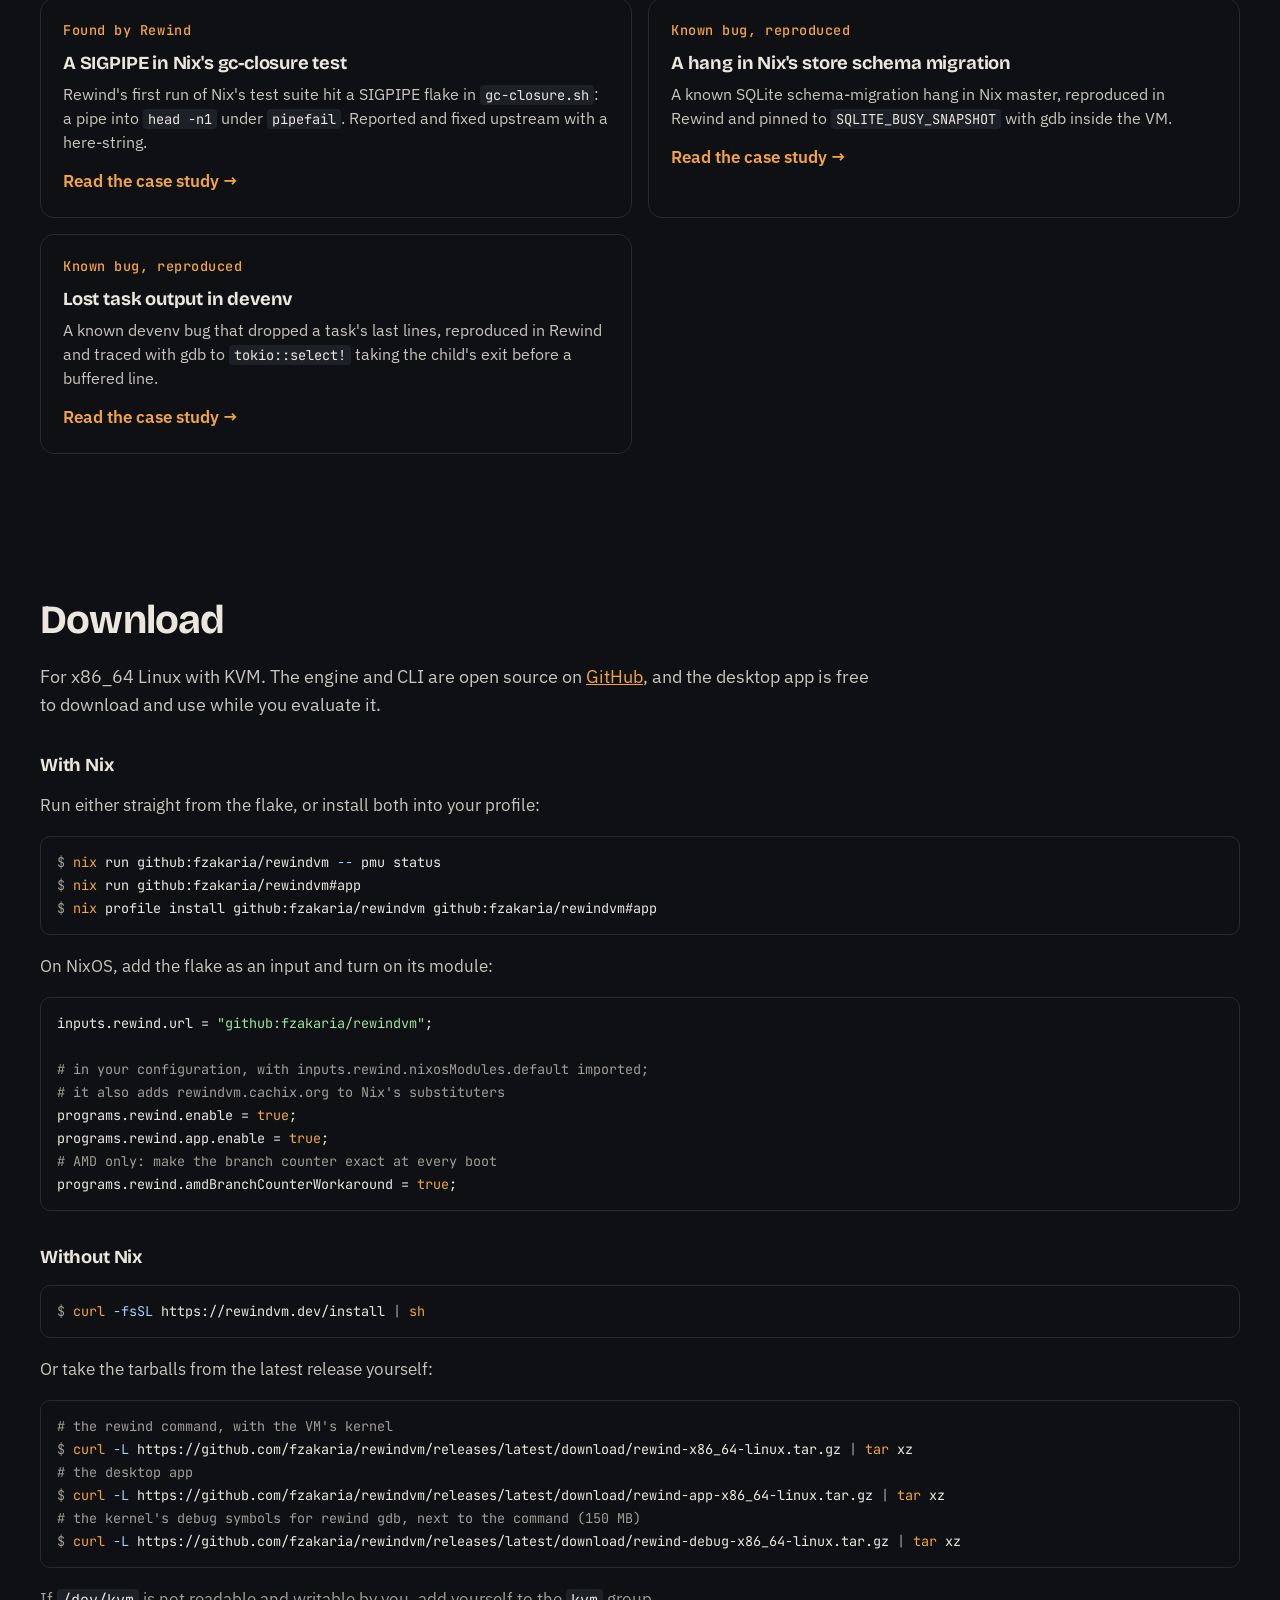
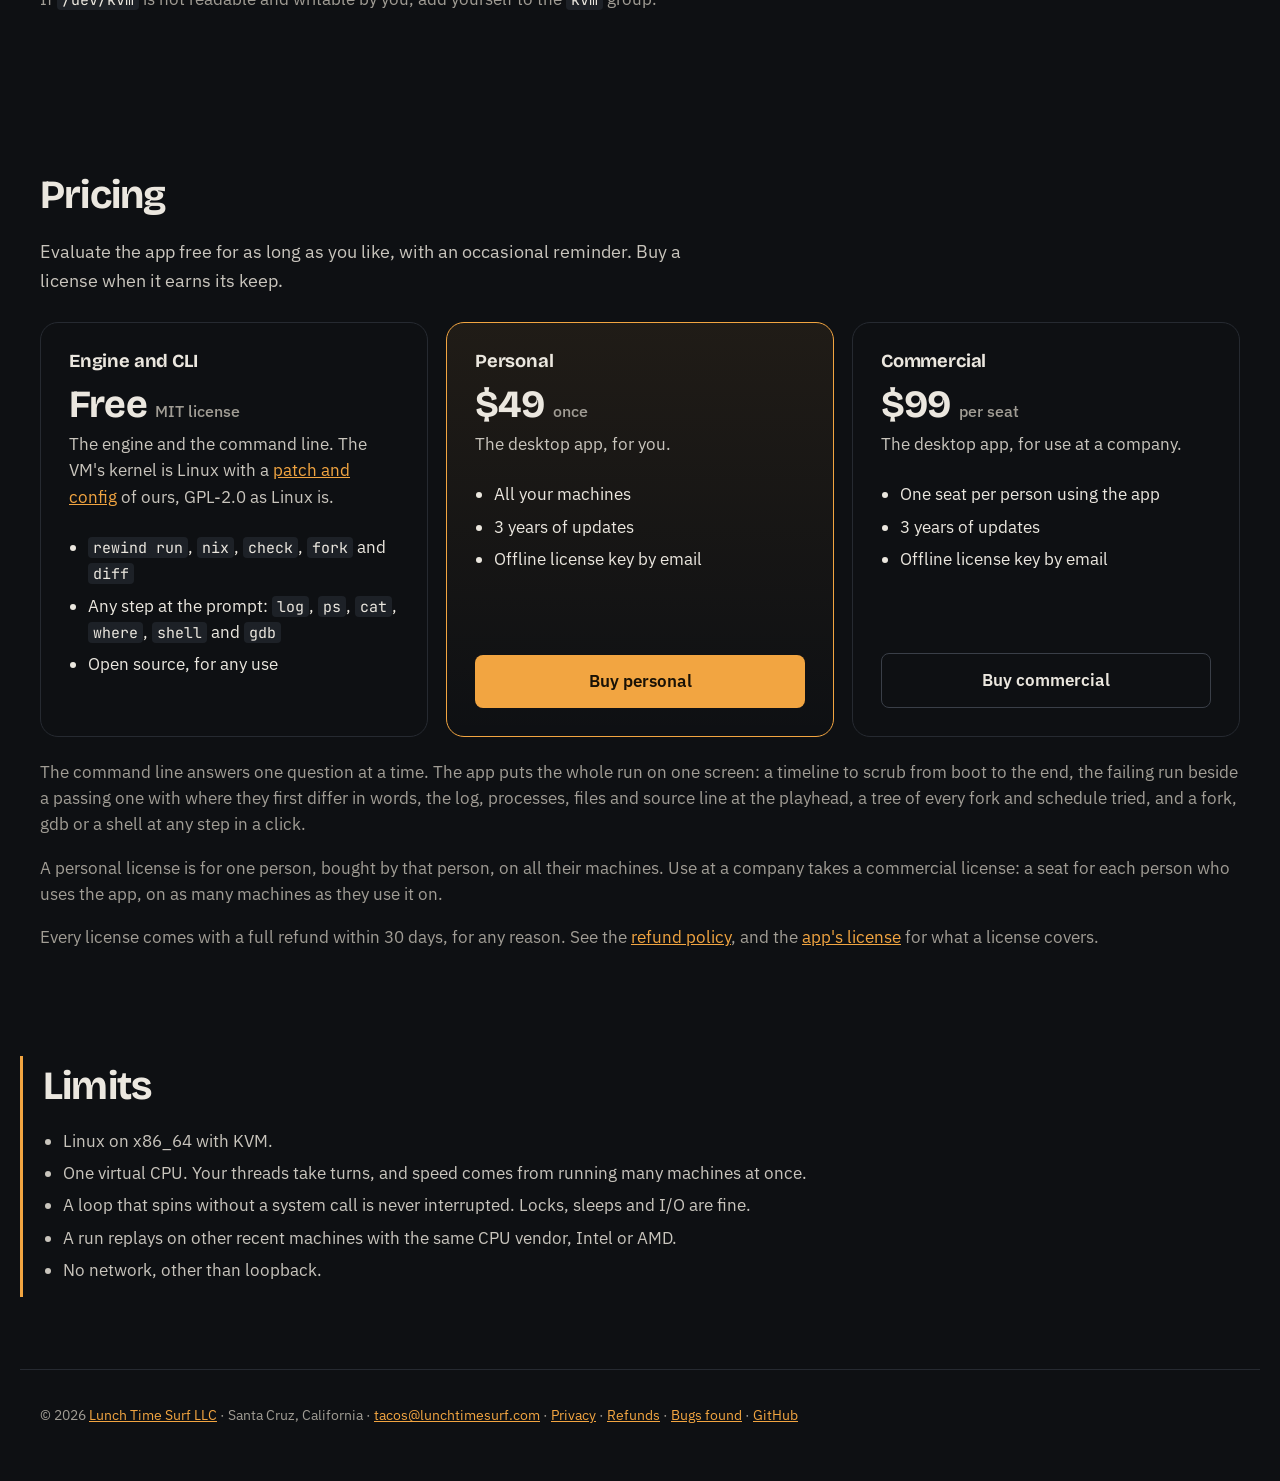
==== commit 254e2d5a: "Publish the browser build as the site's viewer viewer/ on the site is now the desktop app's own wind" ====
--- a/site/index.html
+++ b/site/index.html
@@ -987,11 +987,6 @@
           a company takes a commercial license: a seat for each person who uses the app, on as many
           machines as they use it on.
         </p>
-        <p class="note">
-          Working on open source? The app is free for that. Email
-          <a href="mailto:tacos@lunchtimesurf.com">tacos@lunchtimesurf.com</a> with a link to the
-          project you work on, and we will send you a license.
-        </p>
         <p class="note refund">
           Every license comes with a full refund within 30 days, for any reason. See the
           <a href="refunds.html">refund policy</a>, and the
--- a/site/style.css
+++ b/site/style.css
@@ -288,6 +288,17 @@
   border-radius: 999px;
   padding: 4px 10px;
 }
+/* The hero's ghost button to the demo video, with an amber play mark. */
+.watch {
+  display: inline-flex;
+  align-items: center;
+  gap: 8px;
+}
+.watch svg {
+  width: 16px;
+  height: 16px;
+  fill: var(--amber);
+}
 .fine {
   color: var(--muted);
   font-size: 0.95rem;
@@ -322,6 +333,43 @@
   stroke-linecap: round;
   stroke-linejoin: round;
   animation: nudge 1.8s ease-in-out infinite;
+}
+/* Under the header's Viewer link, in the same hand as Try me: the note
+   hangs to the link's left, its arrow ending under the link. */
+.nav-viewer {
+  position: relative;
+  display: flex;
+}
+/* a.try-real, to outrank the header's rule for its links. */
+.nav-links a.try-real {
+  position: absolute;
+  top: 100%;
+  right: 50%;
+  display: flex;
+  align-items: flex-end;
+  gap: 2px;
+  color: var(--amber);
+  font: 600 1.3rem/1 var(--hand);
+  white-space: nowrap;
+}
+.try-real span {
+  padding-bottom: 2px;
+}
+.try-real svg {
+  width: 40px;
+  height: 34px;
+  flex-shrink: 0;
+  fill: none;
+  stroke: var(--amber);
+  stroke-width: 2.4;
+  stroke-linecap: round;
+  stroke-linejoin: round;
+}
+.nav-links a.try-real:hover {
+  color: var(--amber-hi);
+}
+.try-real:hover svg {
+  stroke: var(--amber-hi);
 }
 .try-me.gone {
   opacity: 0;
@@ -1071,6 +1119,16 @@
   color: var(--muted);
   font-size: 0.9rem;
   margin-top: 10px;
+}
+
+/* A YouTube video, framed like a screenshot. */
+.video iframe {
+  display: block;
+  width: 100%;
+  aspect-ratio: 16 / 9;
+  border: 1px solid var(--line);
+  border-radius: 12px;
+  box-shadow: 0 30px 80px rgba(0, 0, 0, 0.45);
 }
 
 /* The two-thread drawing in the points tutorial: scaled to the column, and
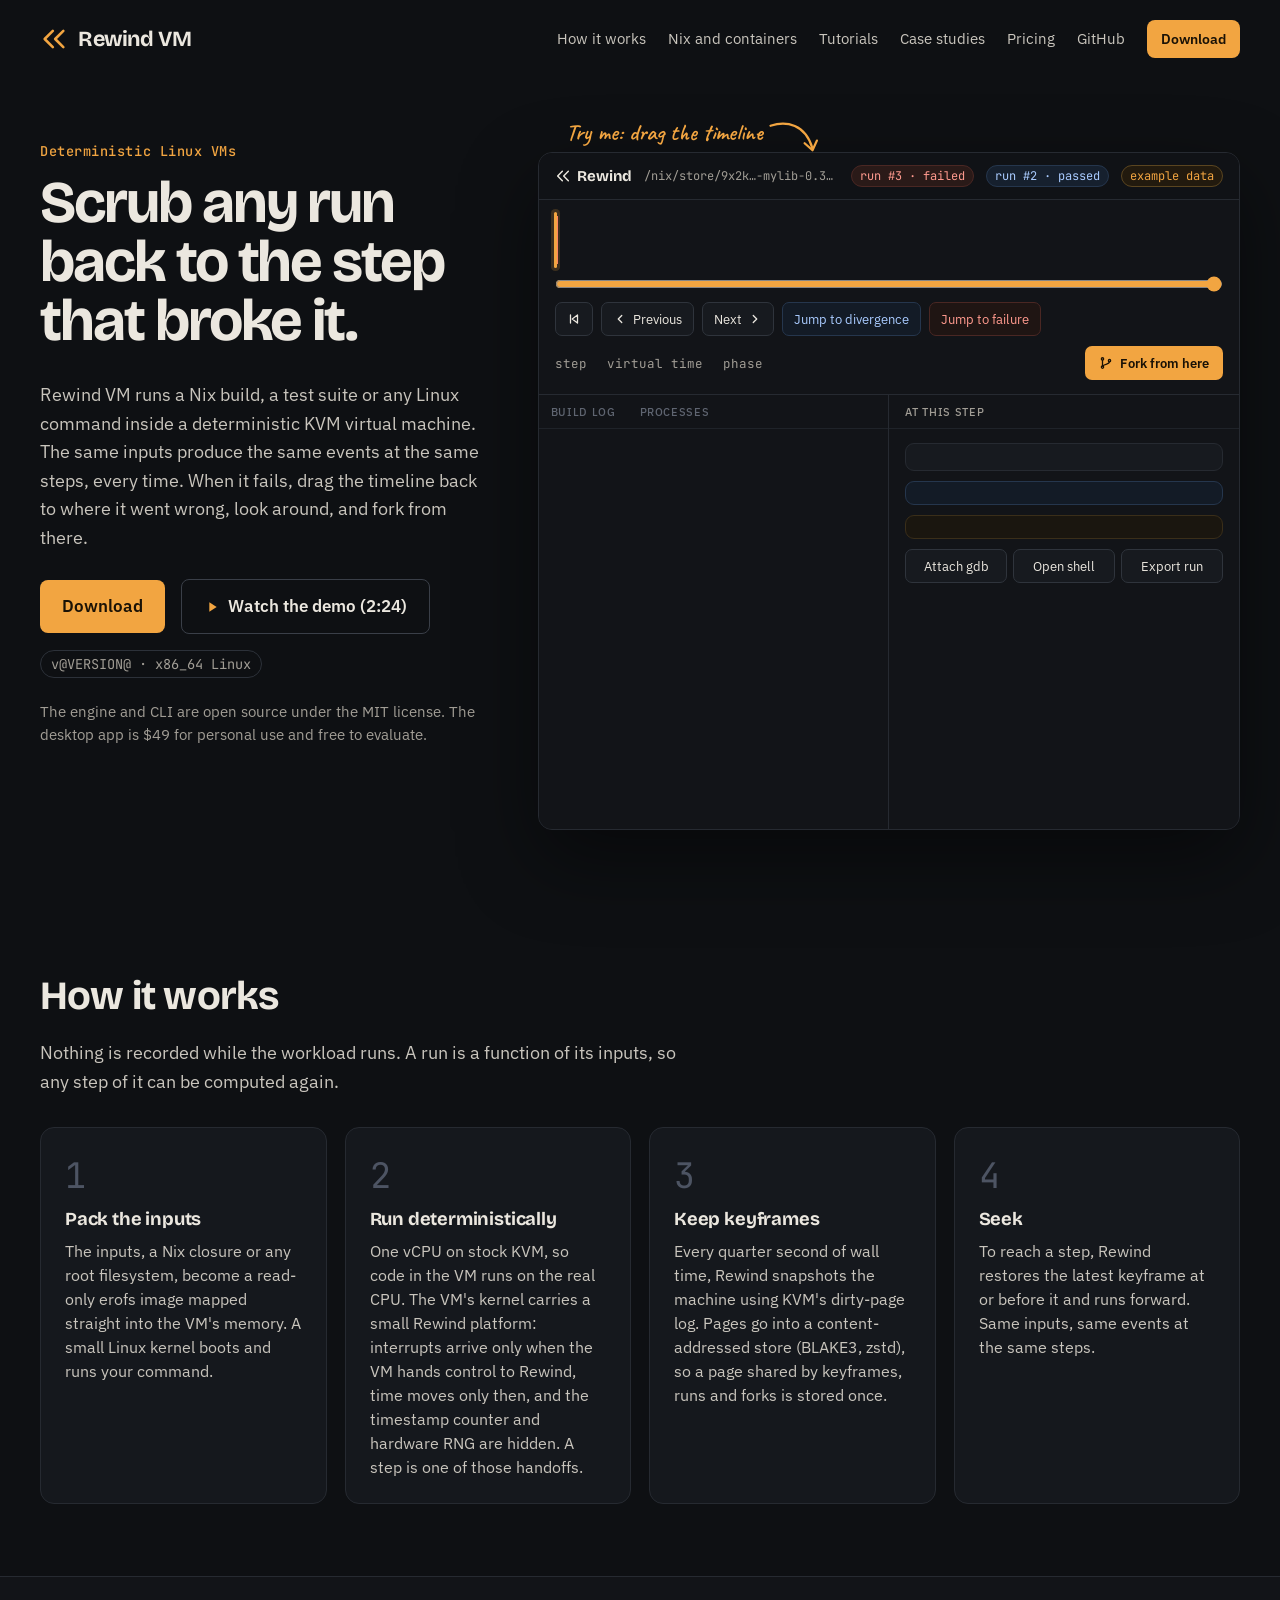
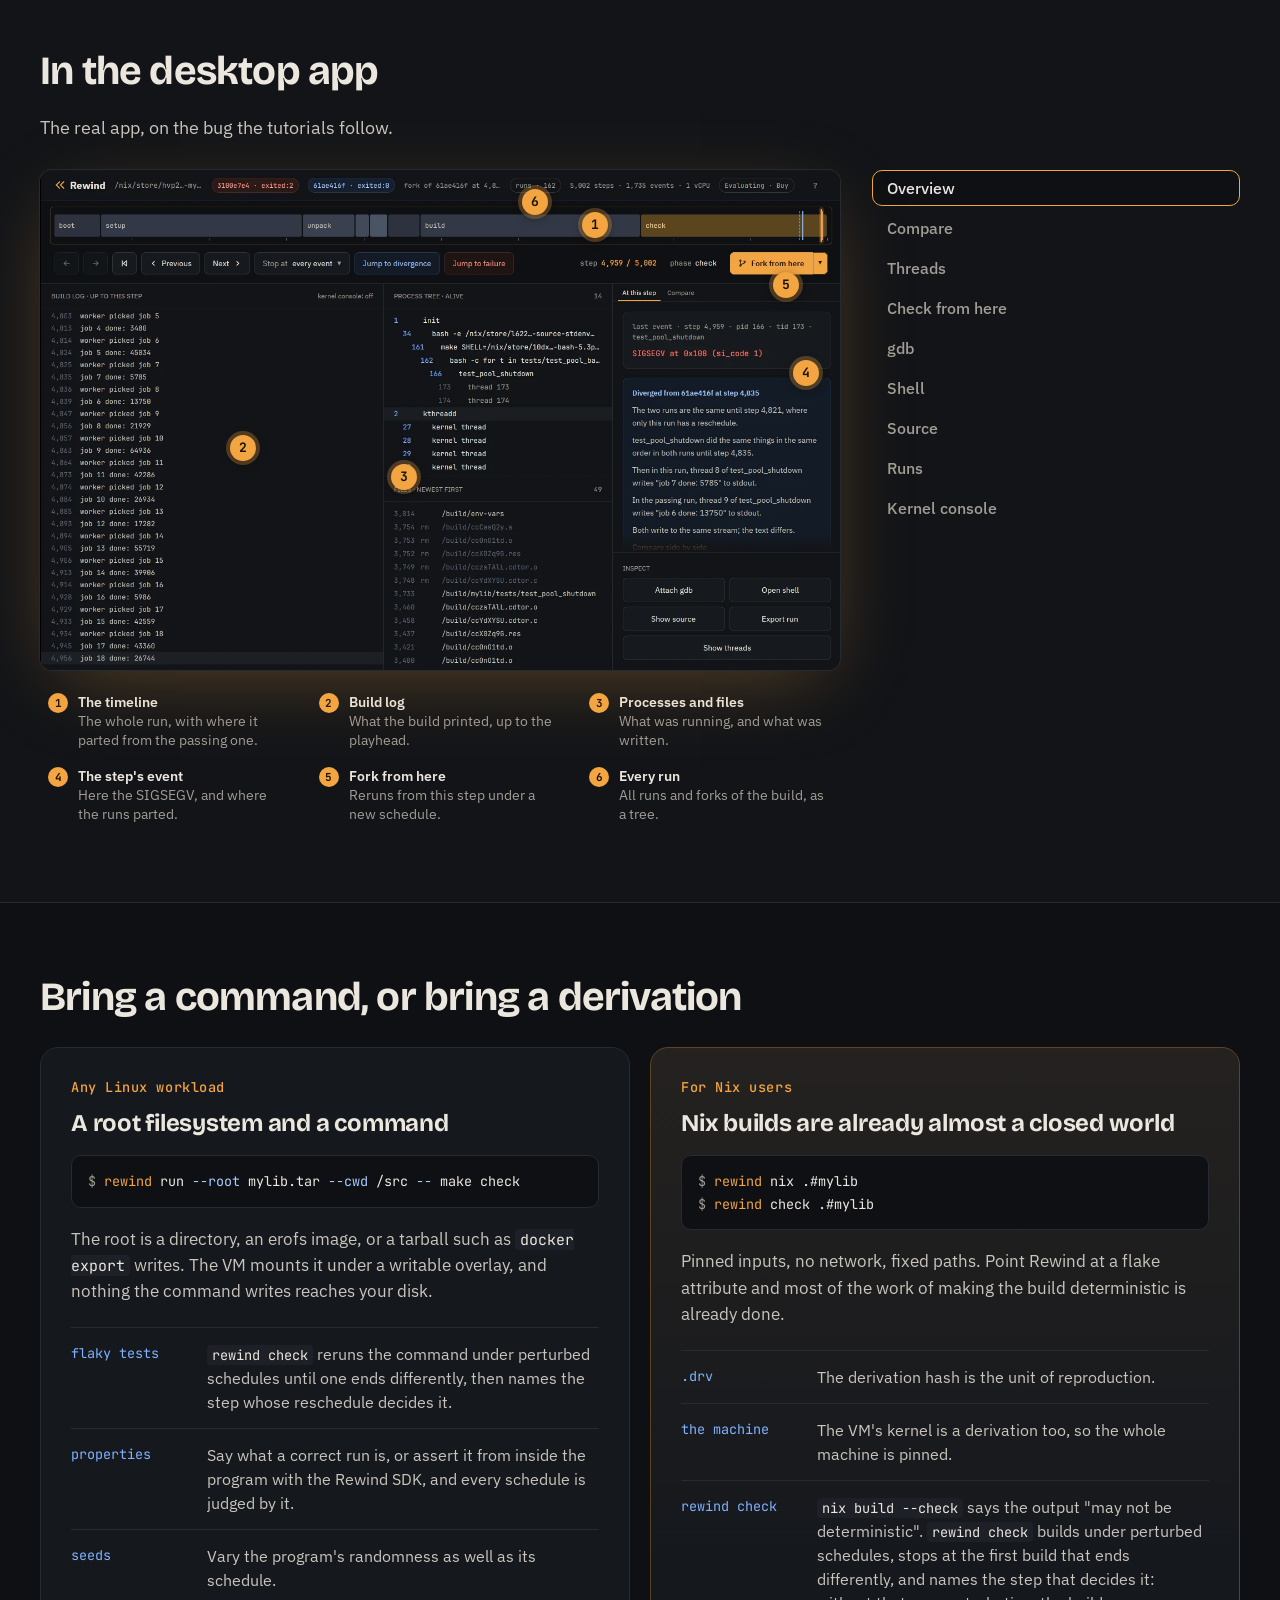
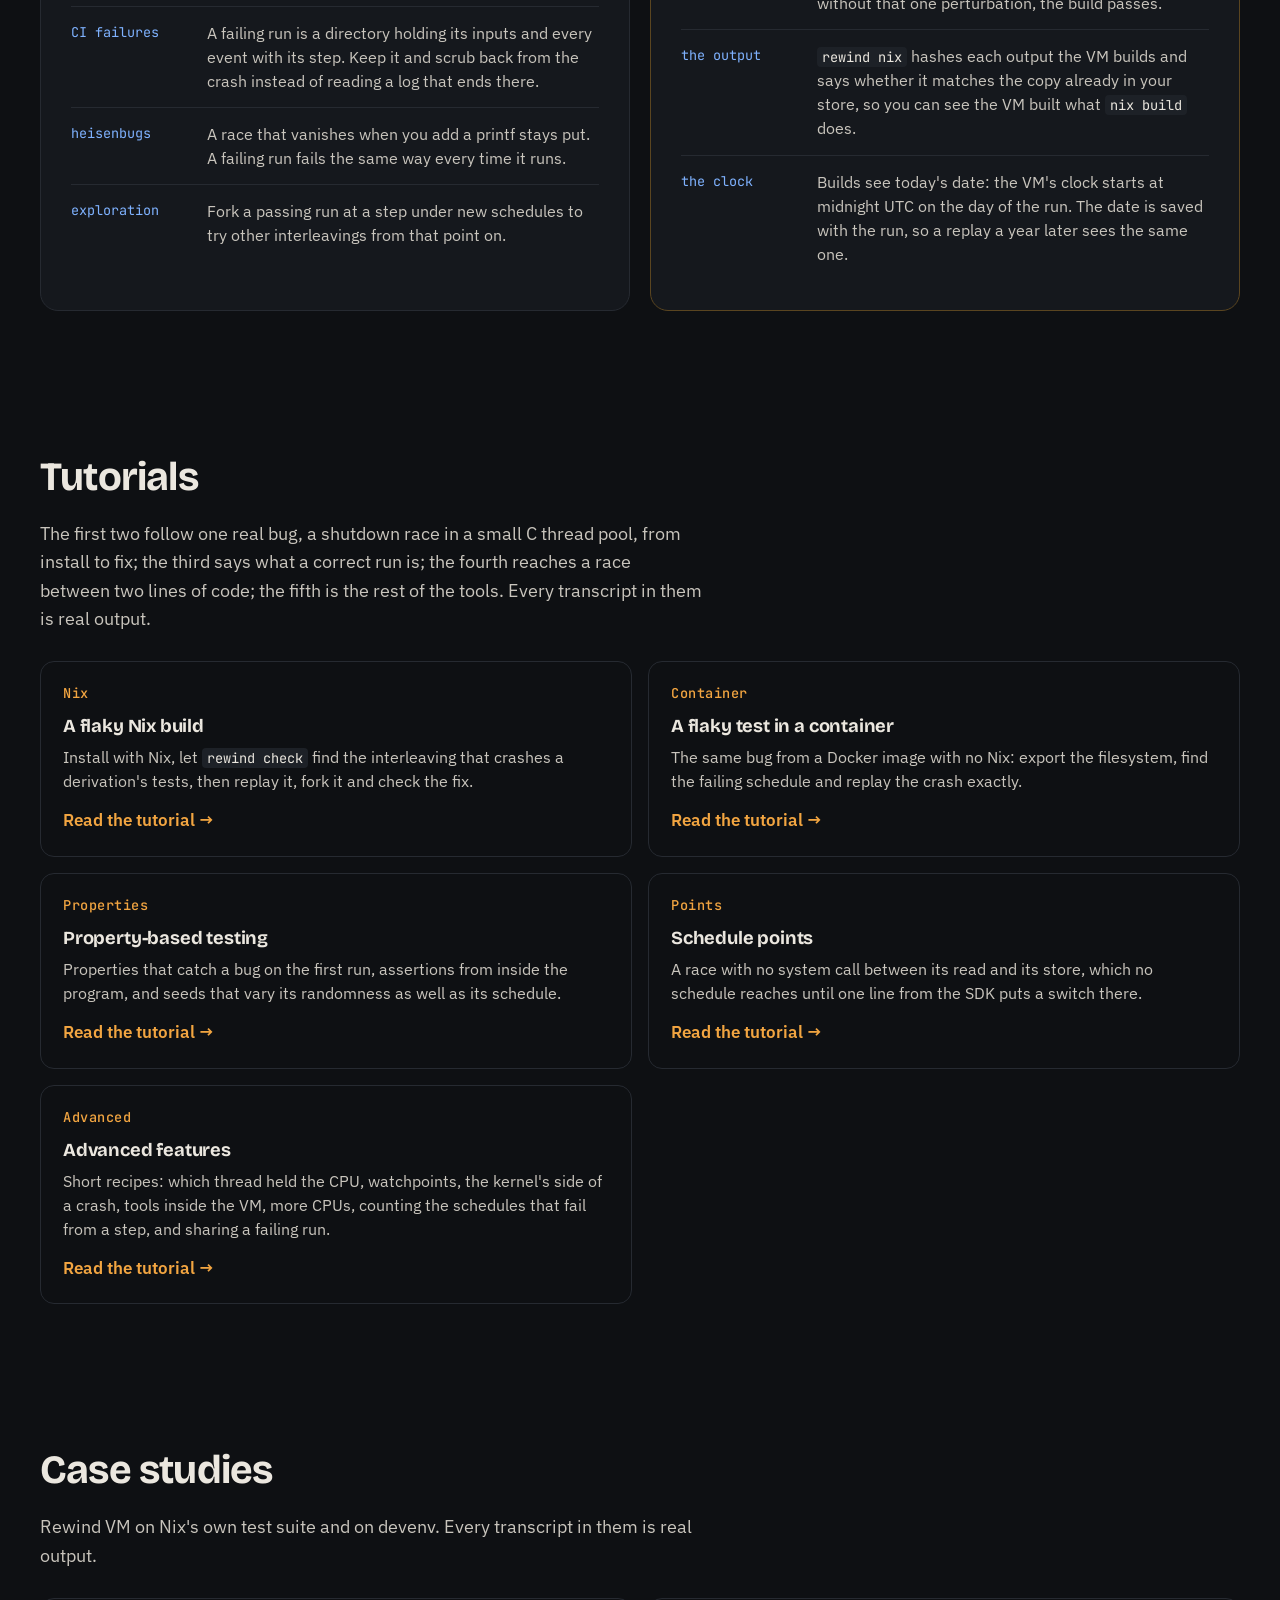
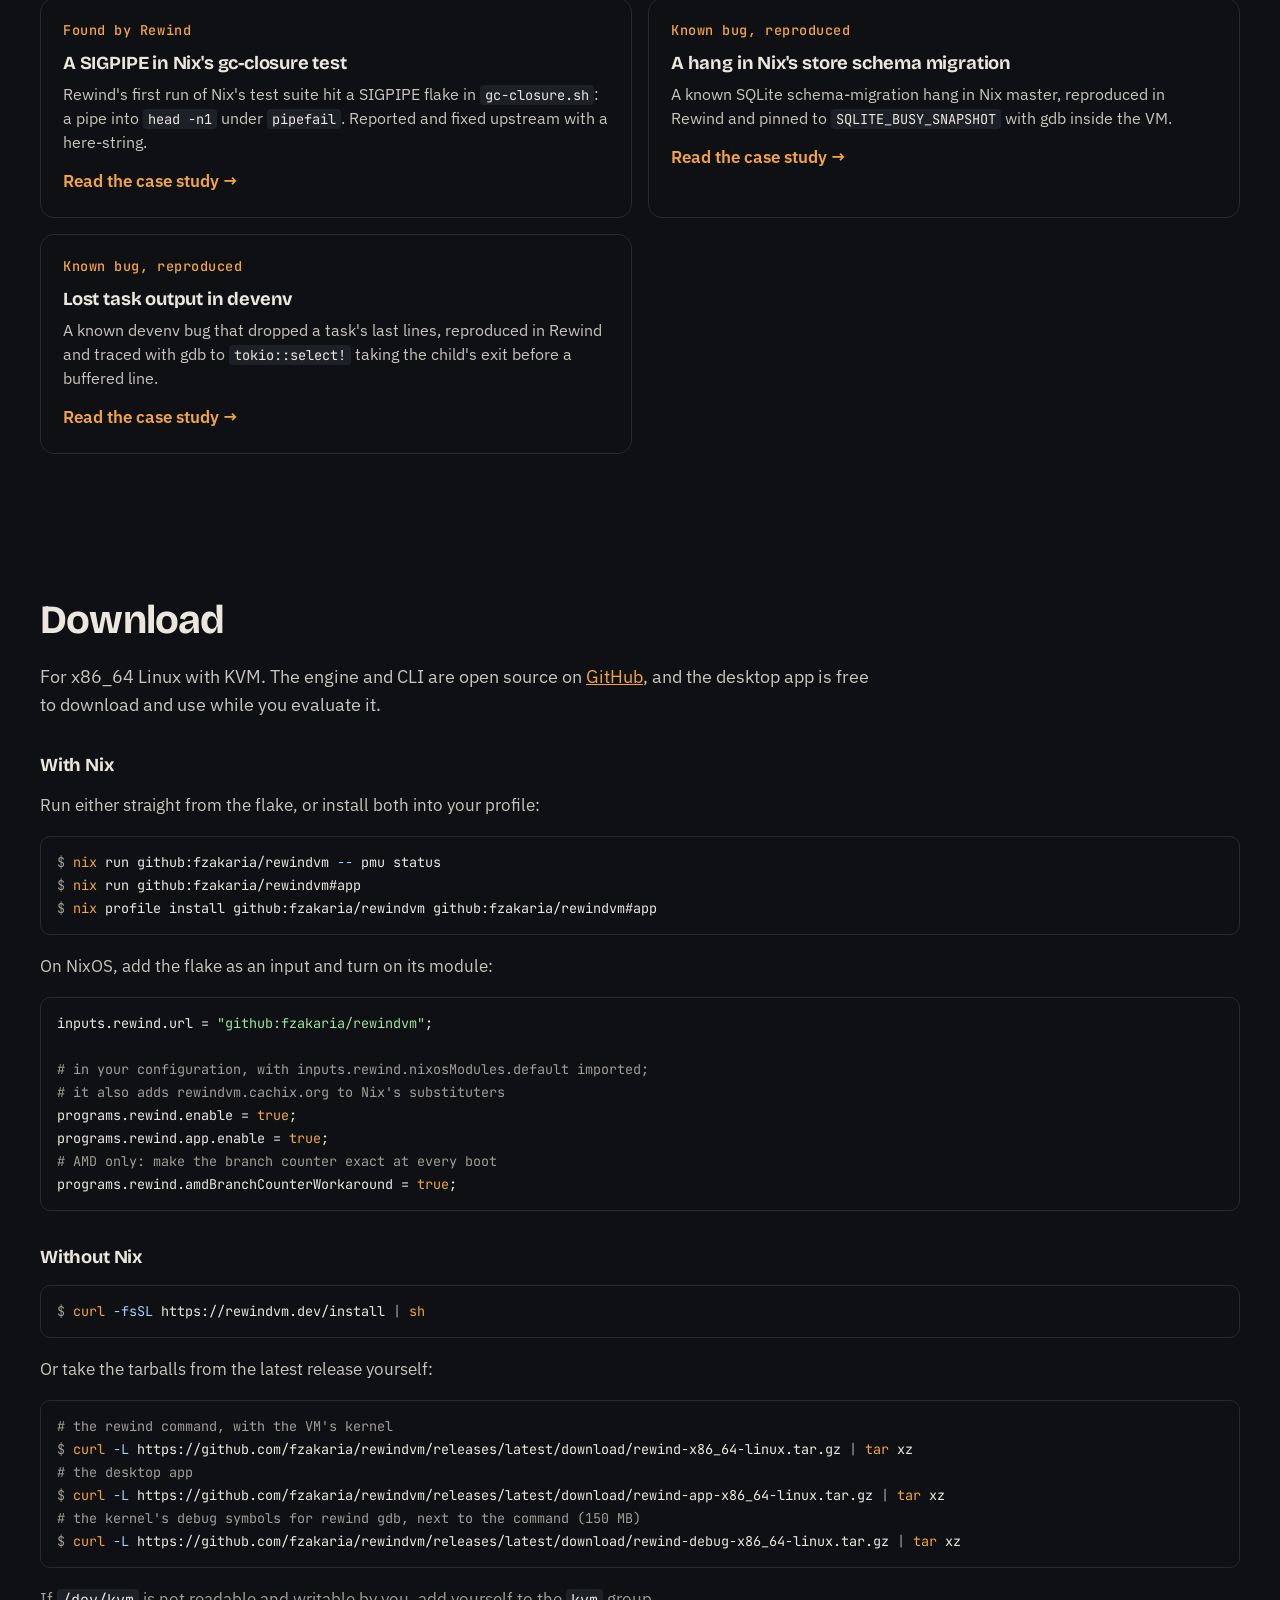
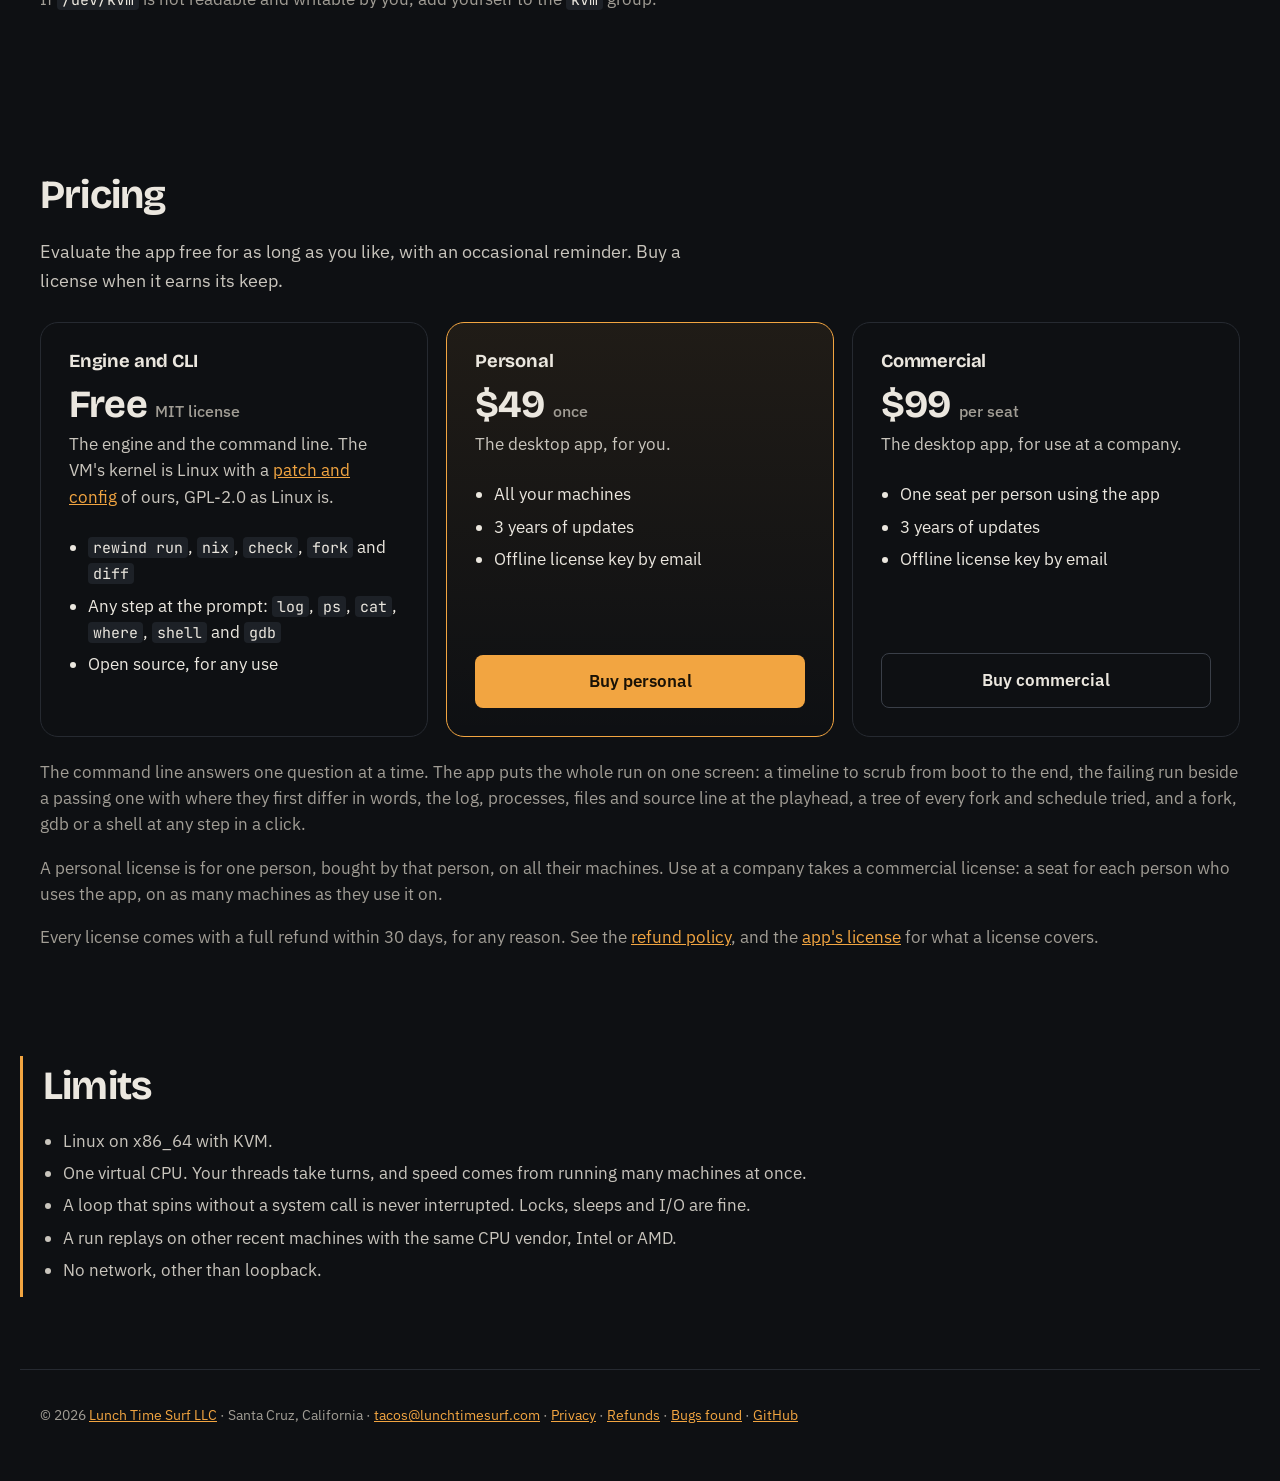
==== commit c8b4ac0d: "Embed the gc-closure demo video on the site The demo video of the Nix gc-closure.sh SIGPIPE is on Yo" ====
--- a/site/index.html
+++ b/site/index.html
@@ -36,21 +36,6 @@
         <a href="#workloads">Nix and containers</a>
         <a href="#tutorials">Tutorials</a>
         <a href="#case-studies">Case studies</a>
-        <!-- The demo below draws example data from the mylib pair; the note
-             under Viewer opens the real recordings of that pair. -->
-        <span class="nav-viewer">
-          <a href="viewer/">Viewer</a>
-          <a
-            class="try-real"
-            href="viewer/?url=examples/mylib-fail.rwd&amp;compare=examples/mylib-pass.rwd"
-          >
-            <span>Try the real thing</span>
-            <svg viewBox="0 0 48 40" aria-hidden="true">
-              <path d="M4,34 C20,34 34,26 40,6" />
-              <path d="M32,11 L40,4 L45,13" />
-            </svg>
-          </a>
-        </span>
         <a href="#pricing">Pricing</a>
         <a href="https://github.com/fzakaria/rewindvm">GitHub</a>
         <a class="btn small" href="#download">Download</a>
@@ -67,7 +52,6 @@
           <a href="#workloads">Nix and containers</a>
           <a href="#tutorials">Tutorials</a>
           <a href="#case-studies">Case studies</a>
-          <a href="viewer/">Viewer</a>
           <a href="#pricing">Pricing</a>
           <a href="https://github.com/fzakaria/rewindvm">GitHub</a>
           <a class="btn" href="#download">Download</a>
--- a/site/style.css
+++ b/site/style.css
@@ -334,43 +334,6 @@
   stroke-linejoin: round;
   animation: nudge 1.8s ease-in-out infinite;
 }
-/* Under the header's Viewer link, in the same hand as Try me: the note
-   hangs to the link's left, its arrow ending under the link. */
-.nav-viewer {
-  position: relative;
-  display: flex;
-}
-/* a.try-real, to outrank the header's rule for its links. */
-.nav-links a.try-real {
-  position: absolute;
-  top: 100%;
-  right: 50%;
-  display: flex;
-  align-items: flex-end;
-  gap: 2px;
-  color: var(--amber);
-  font: 600 1.3rem/1 var(--hand);
-  white-space: nowrap;
-}
-.try-real span {
-  padding-bottom: 2px;
-}
-.try-real svg {
-  width: 40px;
-  height: 34px;
-  flex-shrink: 0;
-  fill: none;
-  stroke: var(--amber);
-  stroke-width: 2.4;
-  stroke-linecap: round;
-  stroke-linejoin: round;
-}
-.nav-links a.try-real:hover {
-  color: var(--amber-hi);
-}
-.try-real:hover svg {
-  stroke: var(--amber-hi);
-}
 .try-me.gone {
   opacity: 0;
   visibility: hidden;
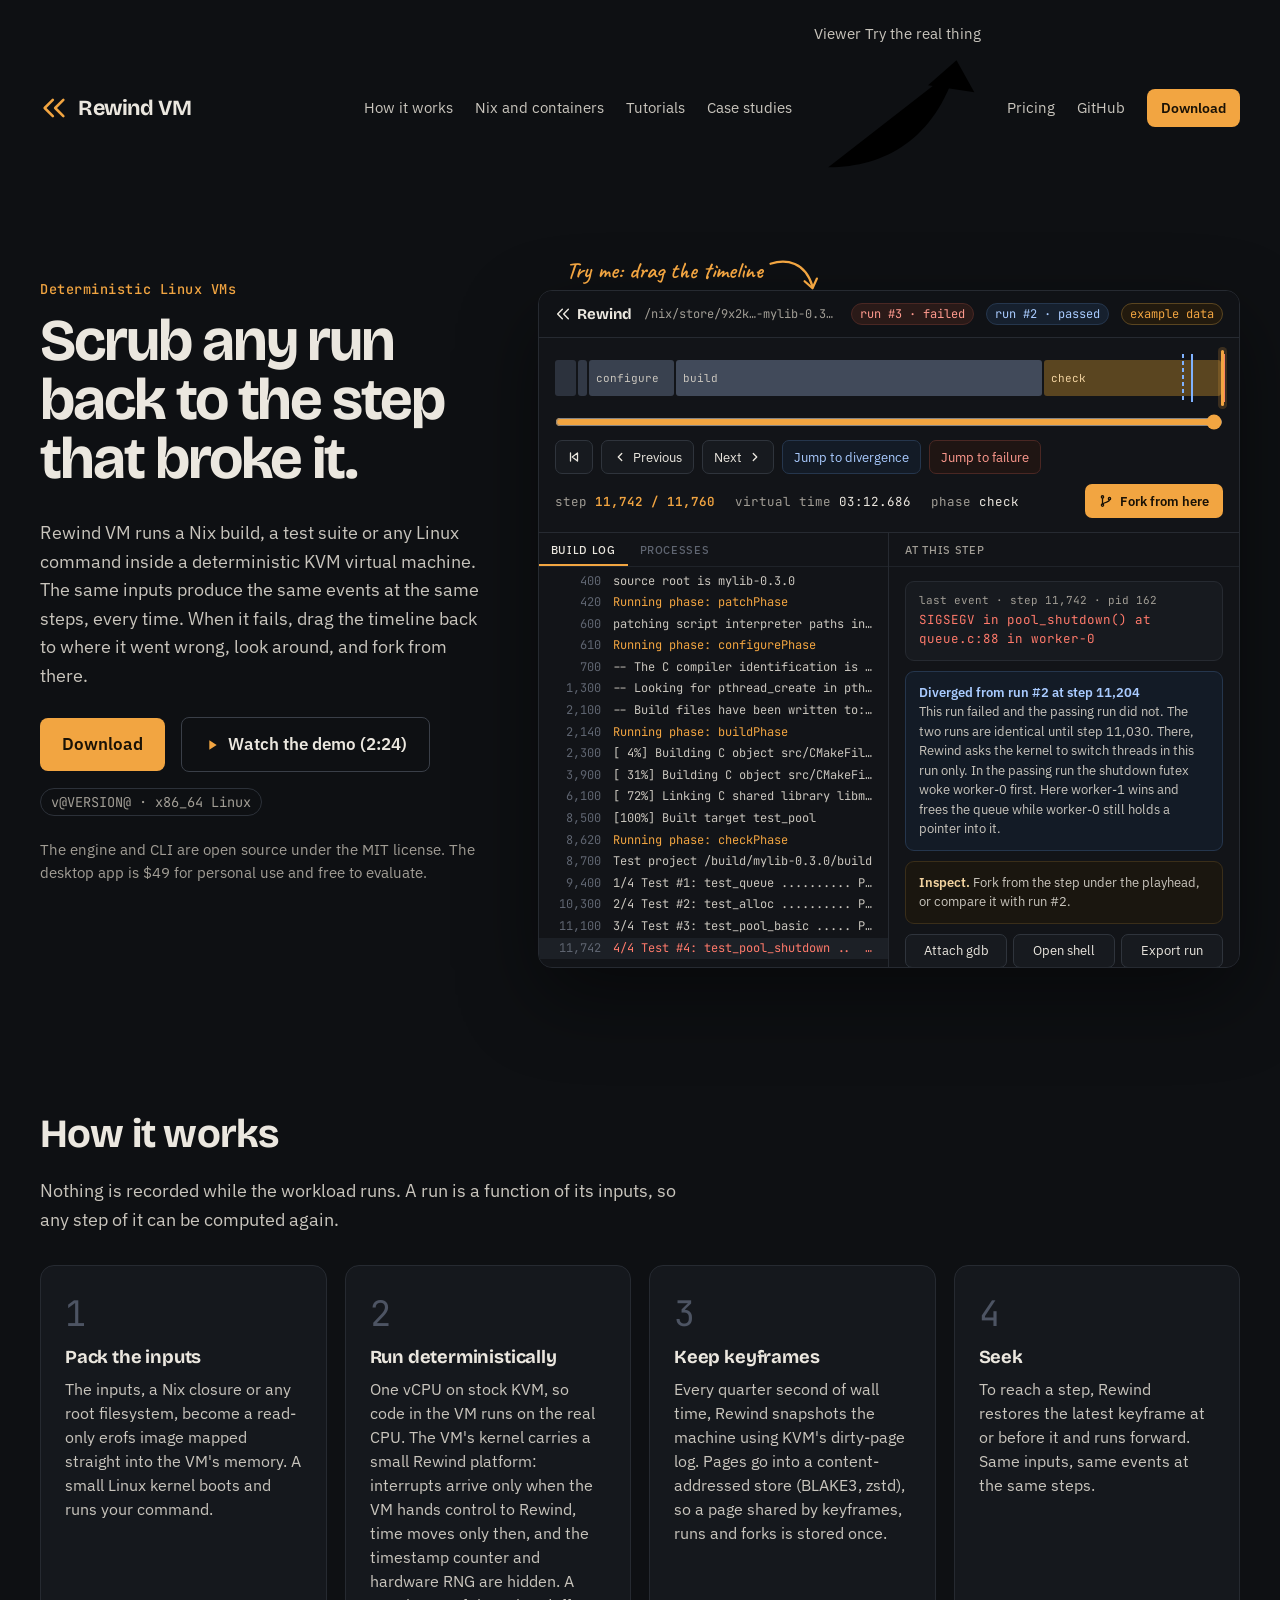
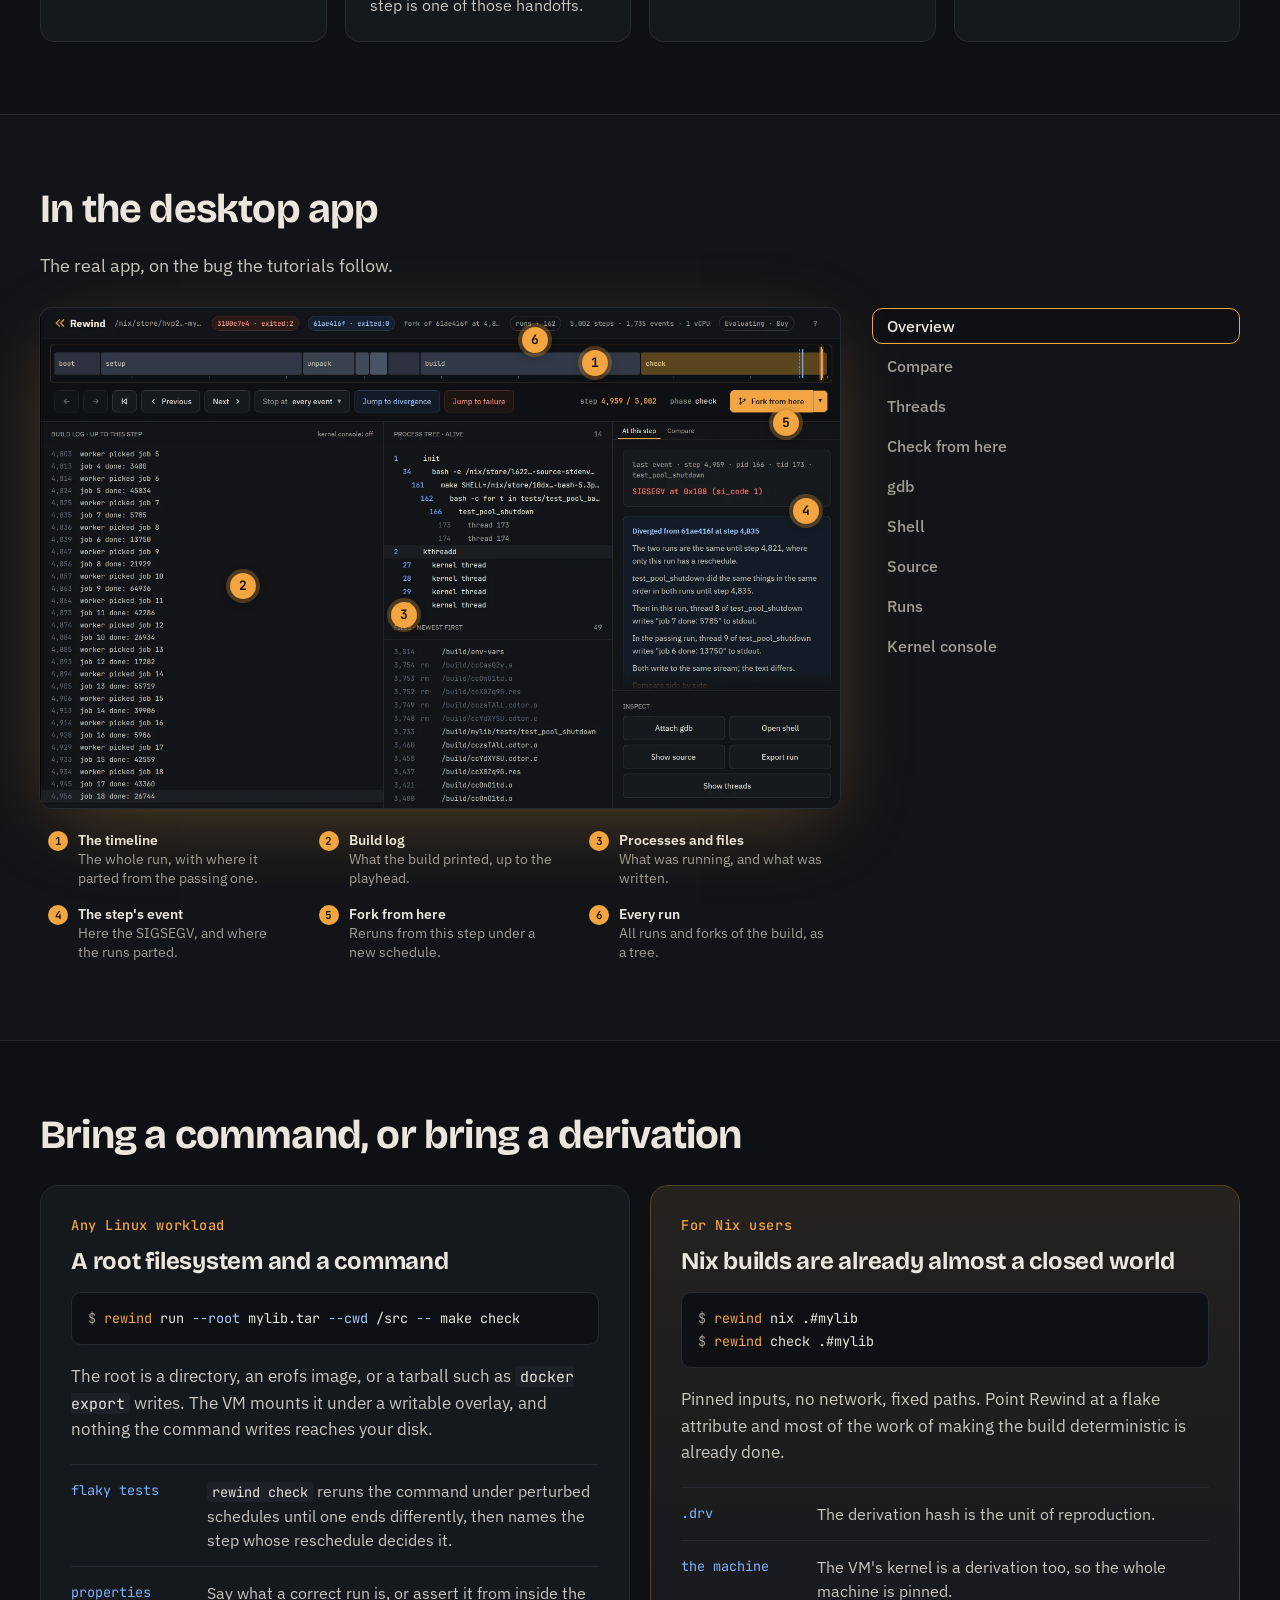
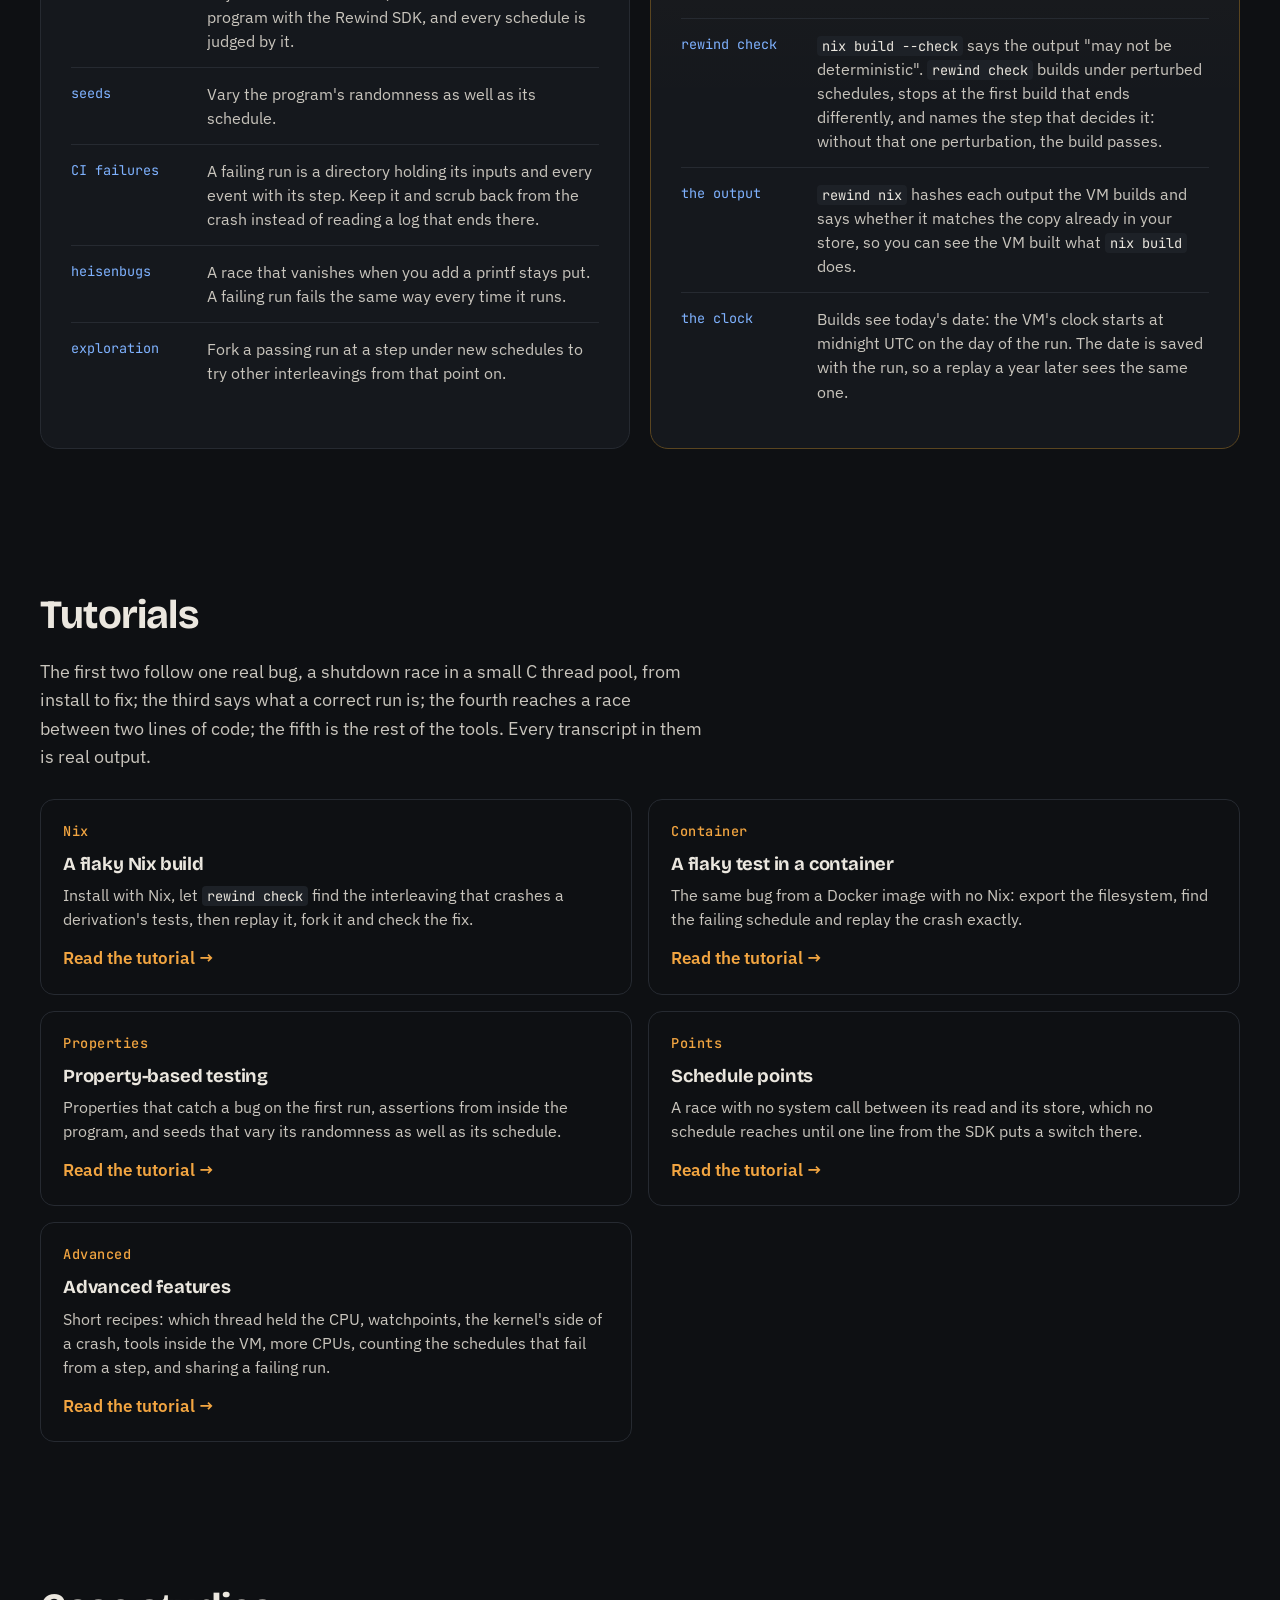
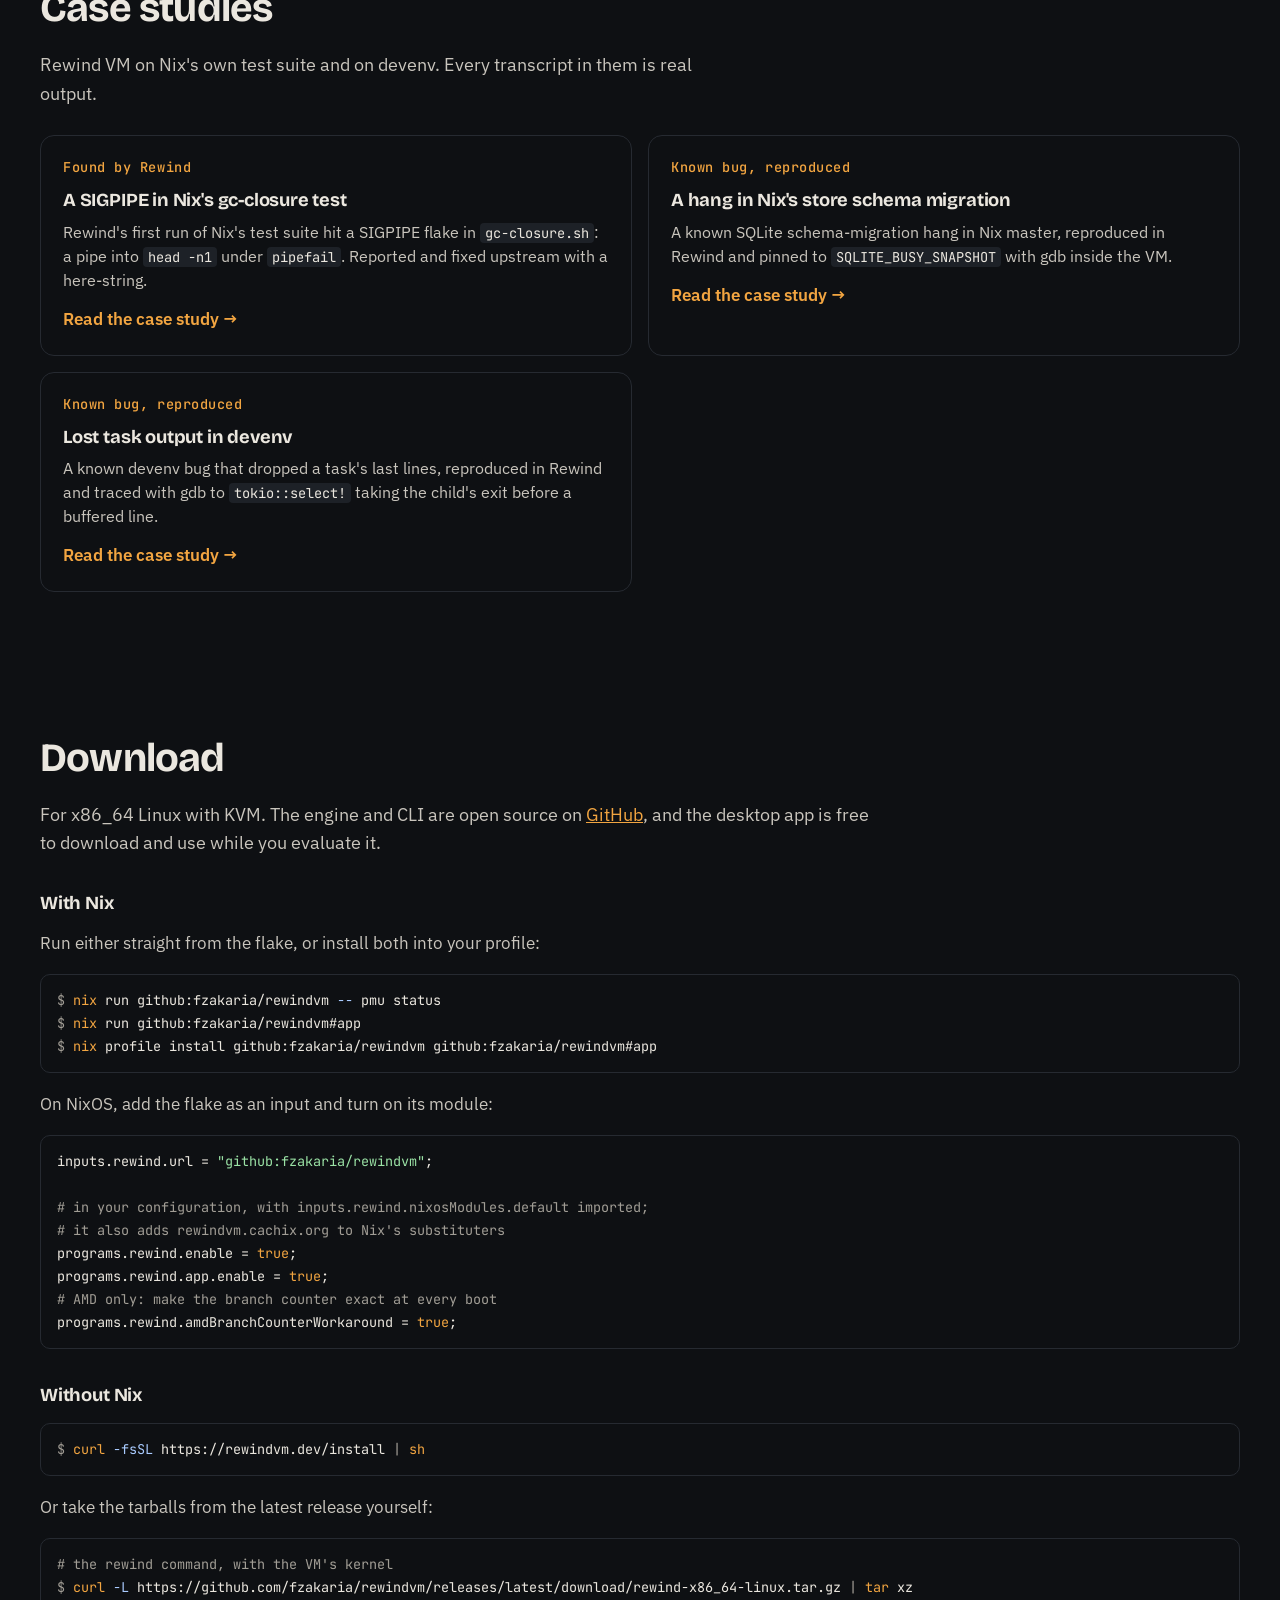
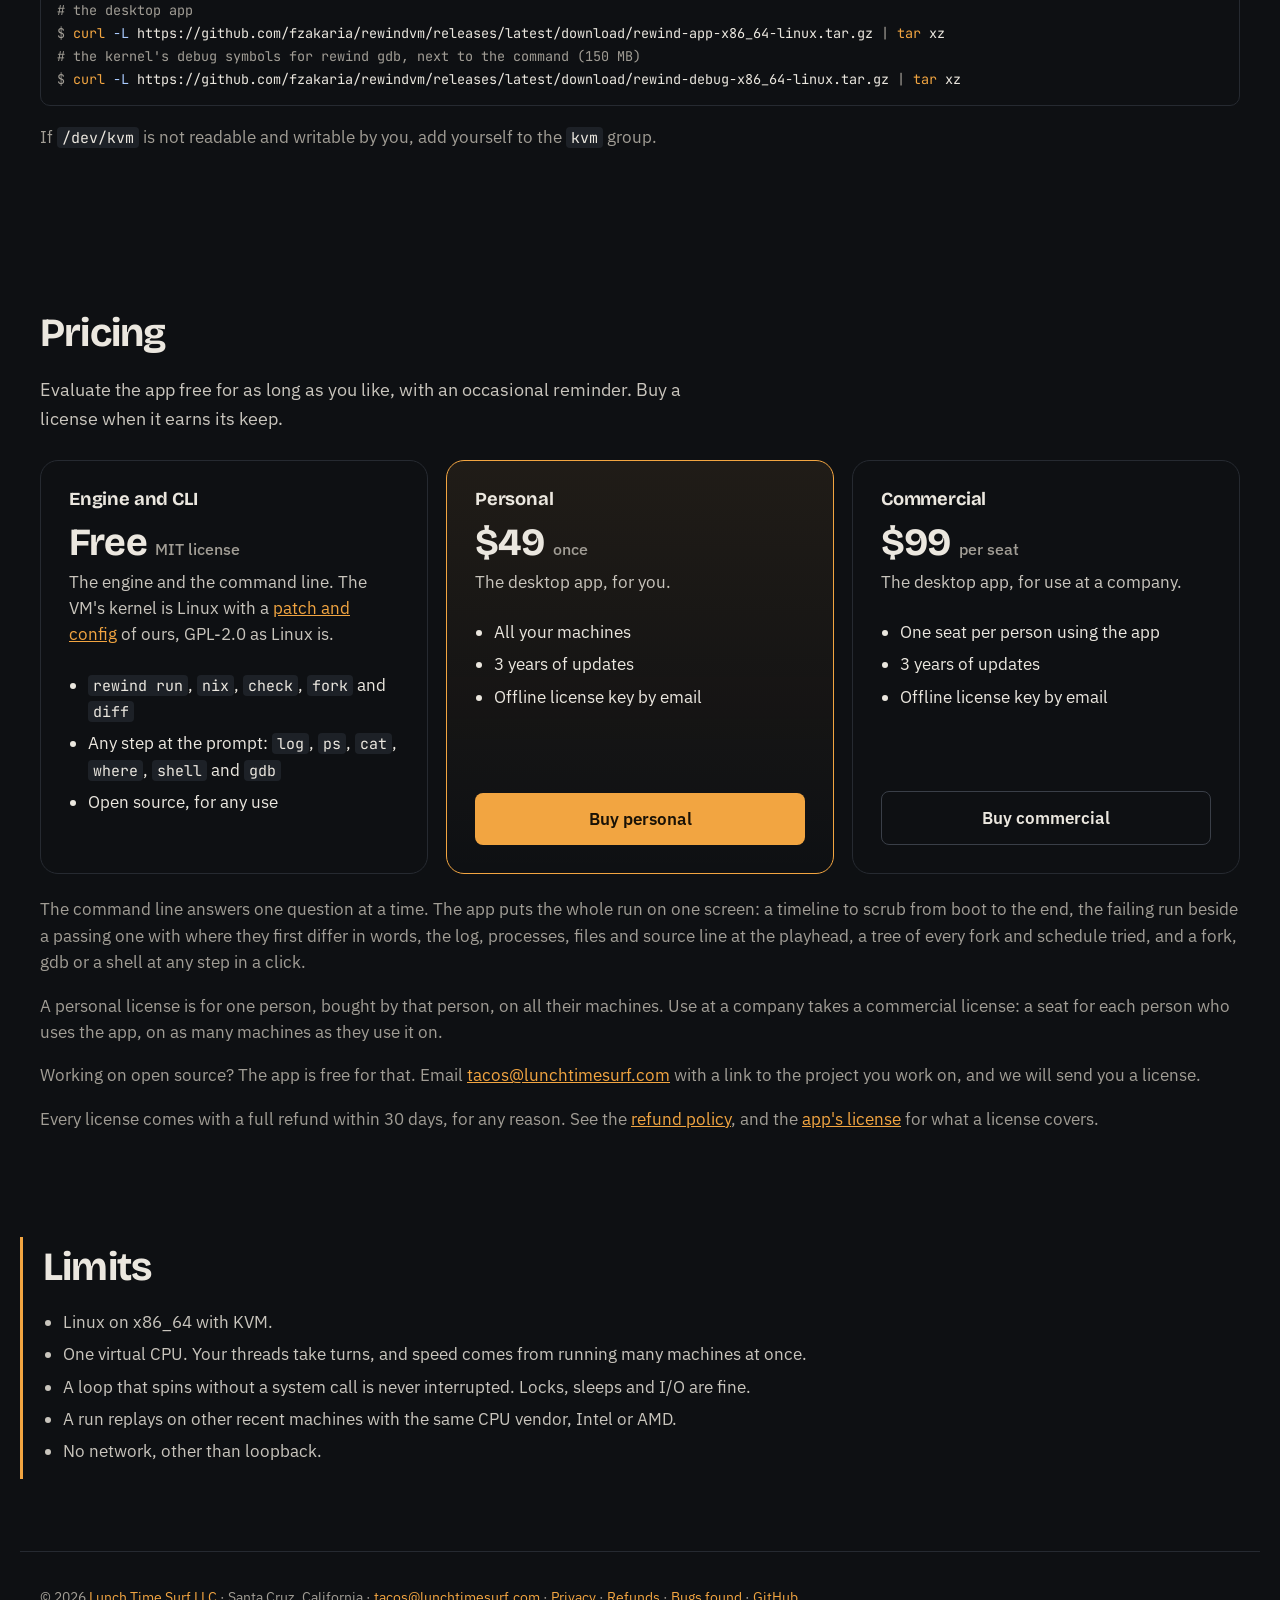
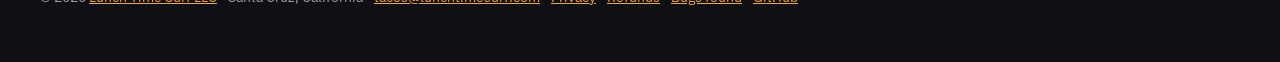
==== commit 3d09c606: "Match recorded CLI output to the new wording The README, tutorials and case studies quote rewind's o" ====
--- a/site/index.html
+++ b/site/index.html
@@ -36,6 +36,21 @@
         <a href="#workloads">Nix and containers</a>
         <a href="#tutorials">Tutorials</a>
         <a href="#case-studies">Case studies</a>
+        <!-- The demo below draws example data from the mylib pair; the note
+             under Viewer opens the real recordings of that pair. -->
+        <span class="nav-viewer">
+          <a href="viewer/">Viewer</a>
+          <a
+            class="try-real"
+            href="viewer/?url=examples/mylib-fail.rwd&amp;compare=examples/mylib-pass.rwd"
+          >
+            <span>Try the real thing</span>
+            <svg viewBox="0 0 48 40" aria-hidden="true">
+              <path d="M4,34 C20,34 34,26 40,6" />
+              <path d="M32,11 L40,4 L45,13" />
+            </svg>
+          </a>
+        </span>
         <a href="#pricing">Pricing</a>
         <a href="https://github.com/fzakaria/rewindvm">GitHub</a>
         <a class="btn small" href="#download">Download</a>
@@ -52,6 +67,7 @@
           <a href="#workloads">Nix and containers</a>
           <a href="#tutorials">Tutorials</a>
           <a href="#case-studies">Case studies</a>
+          <a href="viewer/">Viewer</a>
           <a href="#pricing">Pricing</a>
           <a href="https://github.com/fzakaria/rewindvm">GitHub</a>
           <a class="btn" href="#download">Download</a>
@@ -118,7 +134,7 @@
                 <div
                   class="flag split"
                   id="mark-split"
-                  title="Step 11,030: only this run has a reschedule"
+                  title="Step 11,030: Rewind asks the kernel to switch threads in this run only. The two runs are identical before this step."
                 ></div>
                 <div class="flag divergence" id="mark-divergence" title="First divergence"></div>
                 <div class="flag failure" id="mark-failure" title="Failure"></div>
@@ -971,6 +987,11 @@
           a company takes a commercial license: a seat for each person who uses the app, on as many
           machines as they use it on.
         </p>
+        <p class="note">
+          Working on open source? The app is free for that. Email
+          <a href="mailto:tacos@lunchtimesurf.com">tacos@lunchtimesurf.com</a> with a link to the
+          project you work on, and we will send you a license.
+        </p>
         <p class="note refund">
           Every license comes with a full refund within 30 days, for any reason. See the
           <a href="refunds.html">refund policy</a>, and the
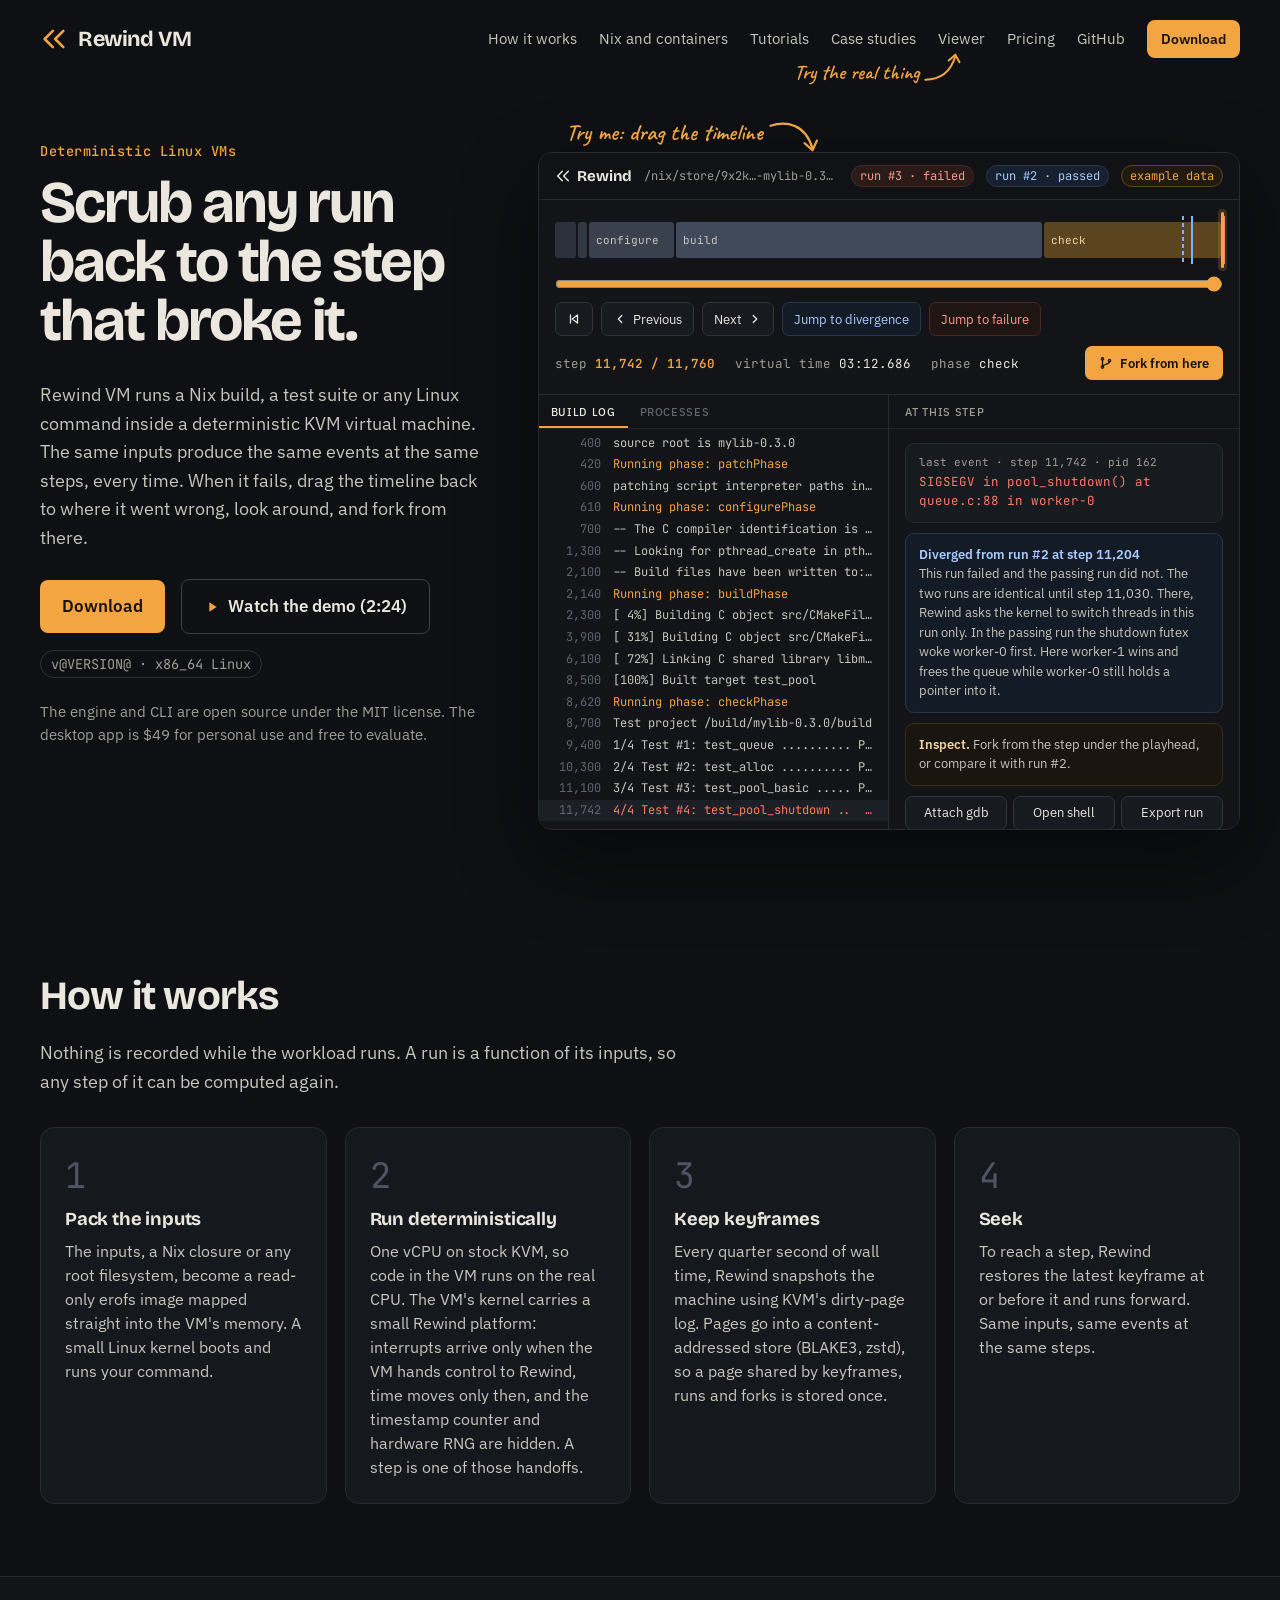
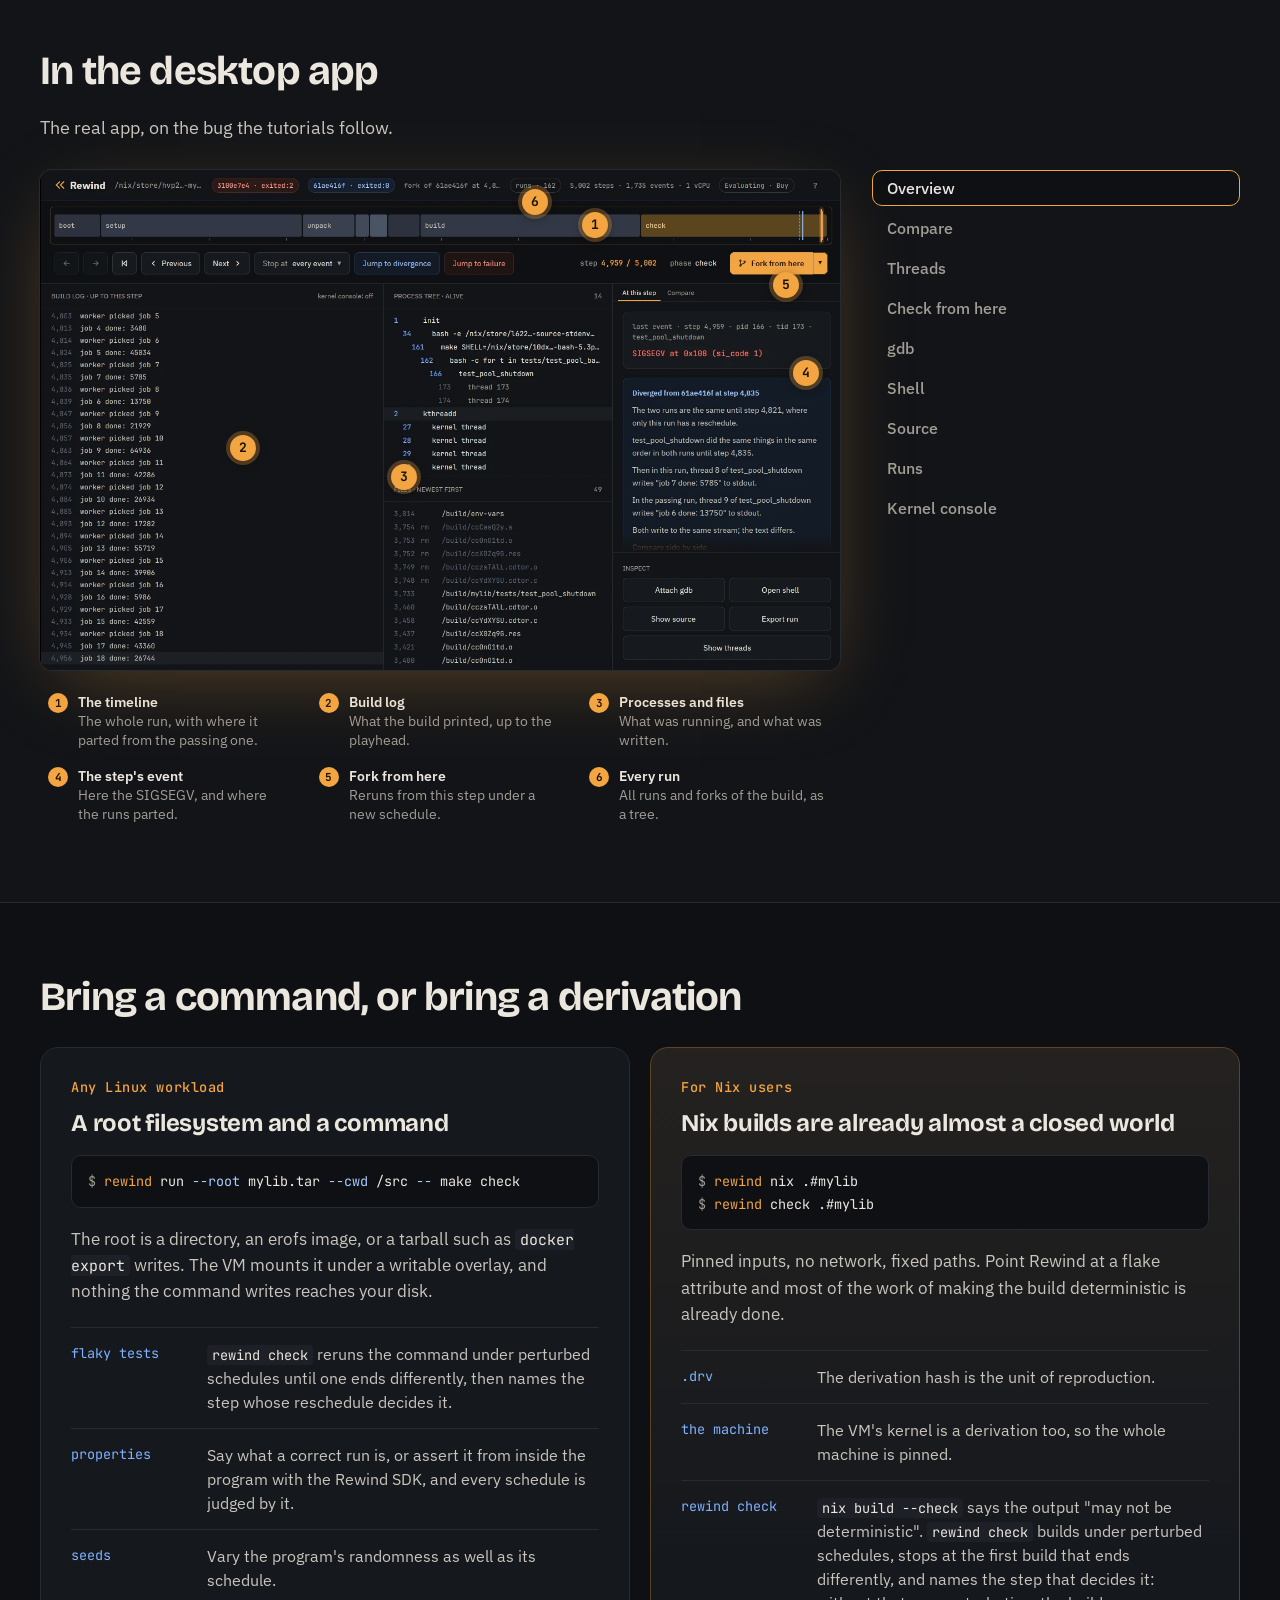
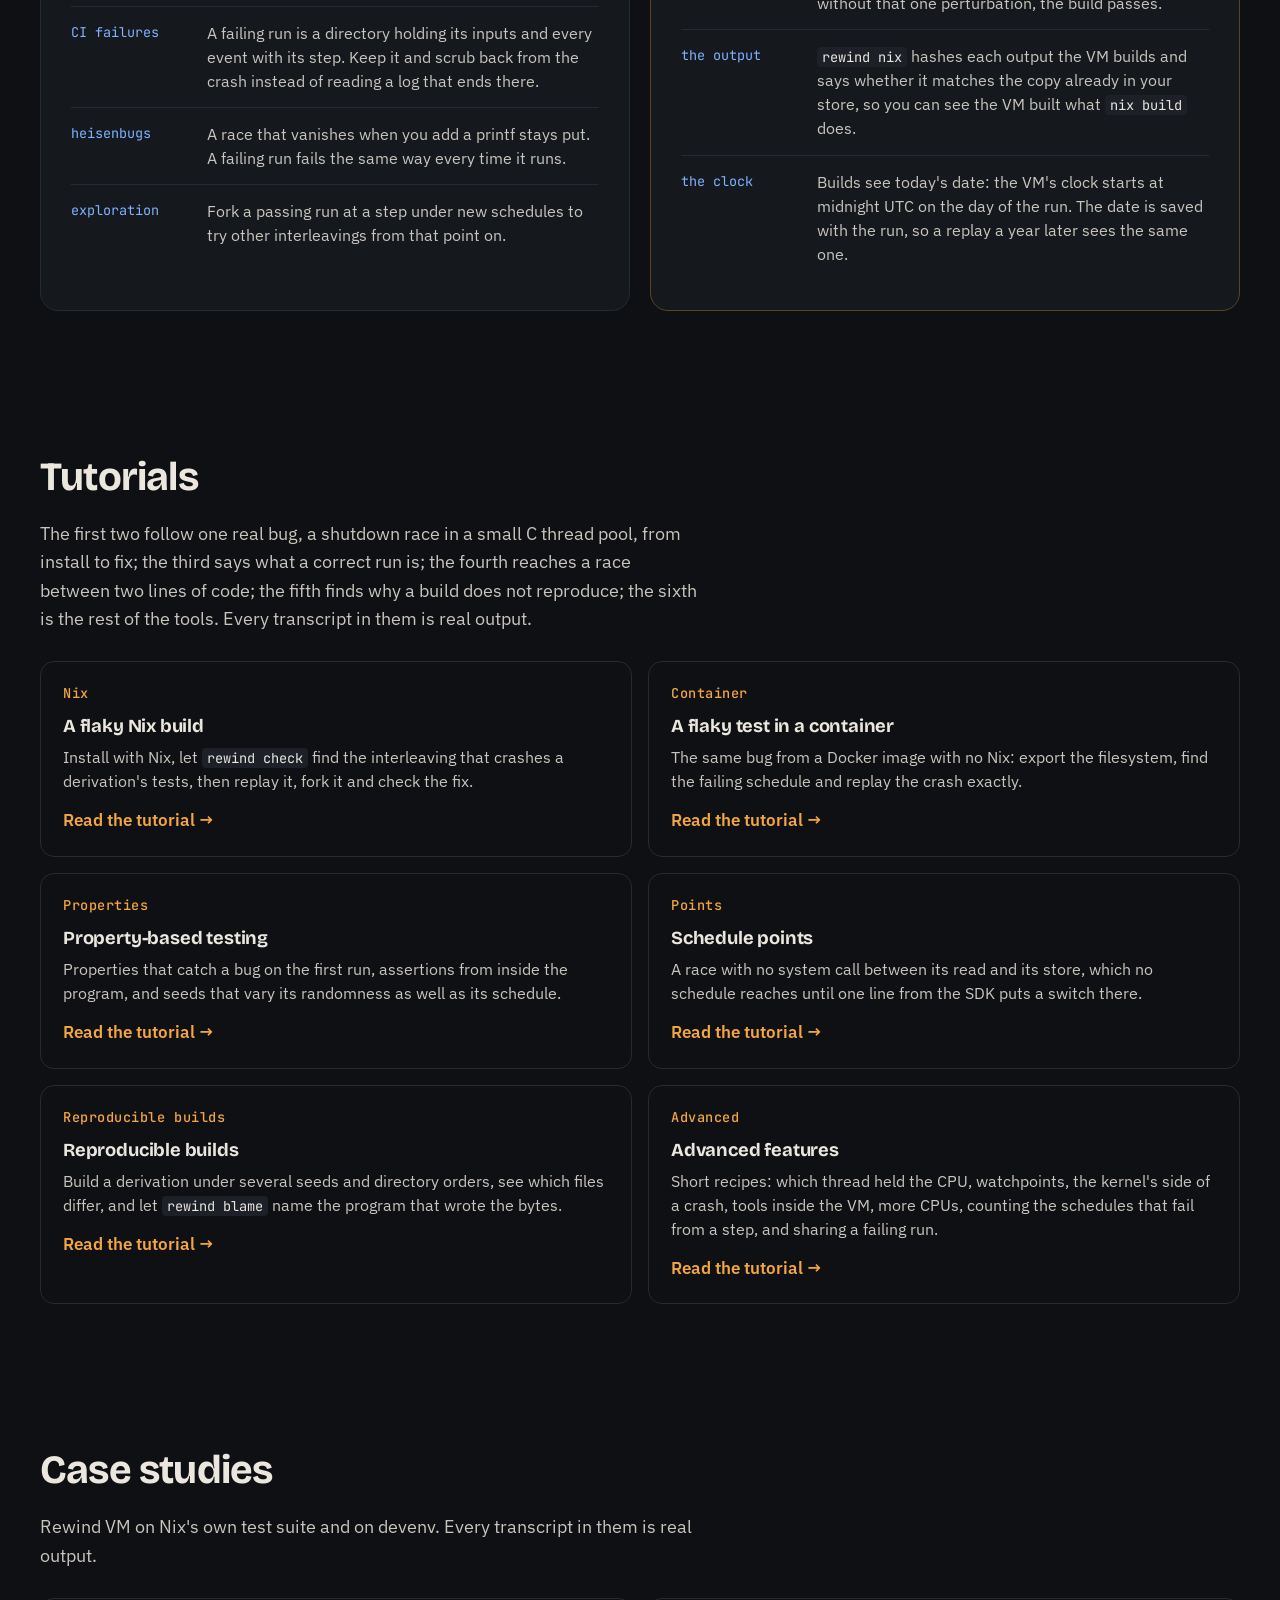
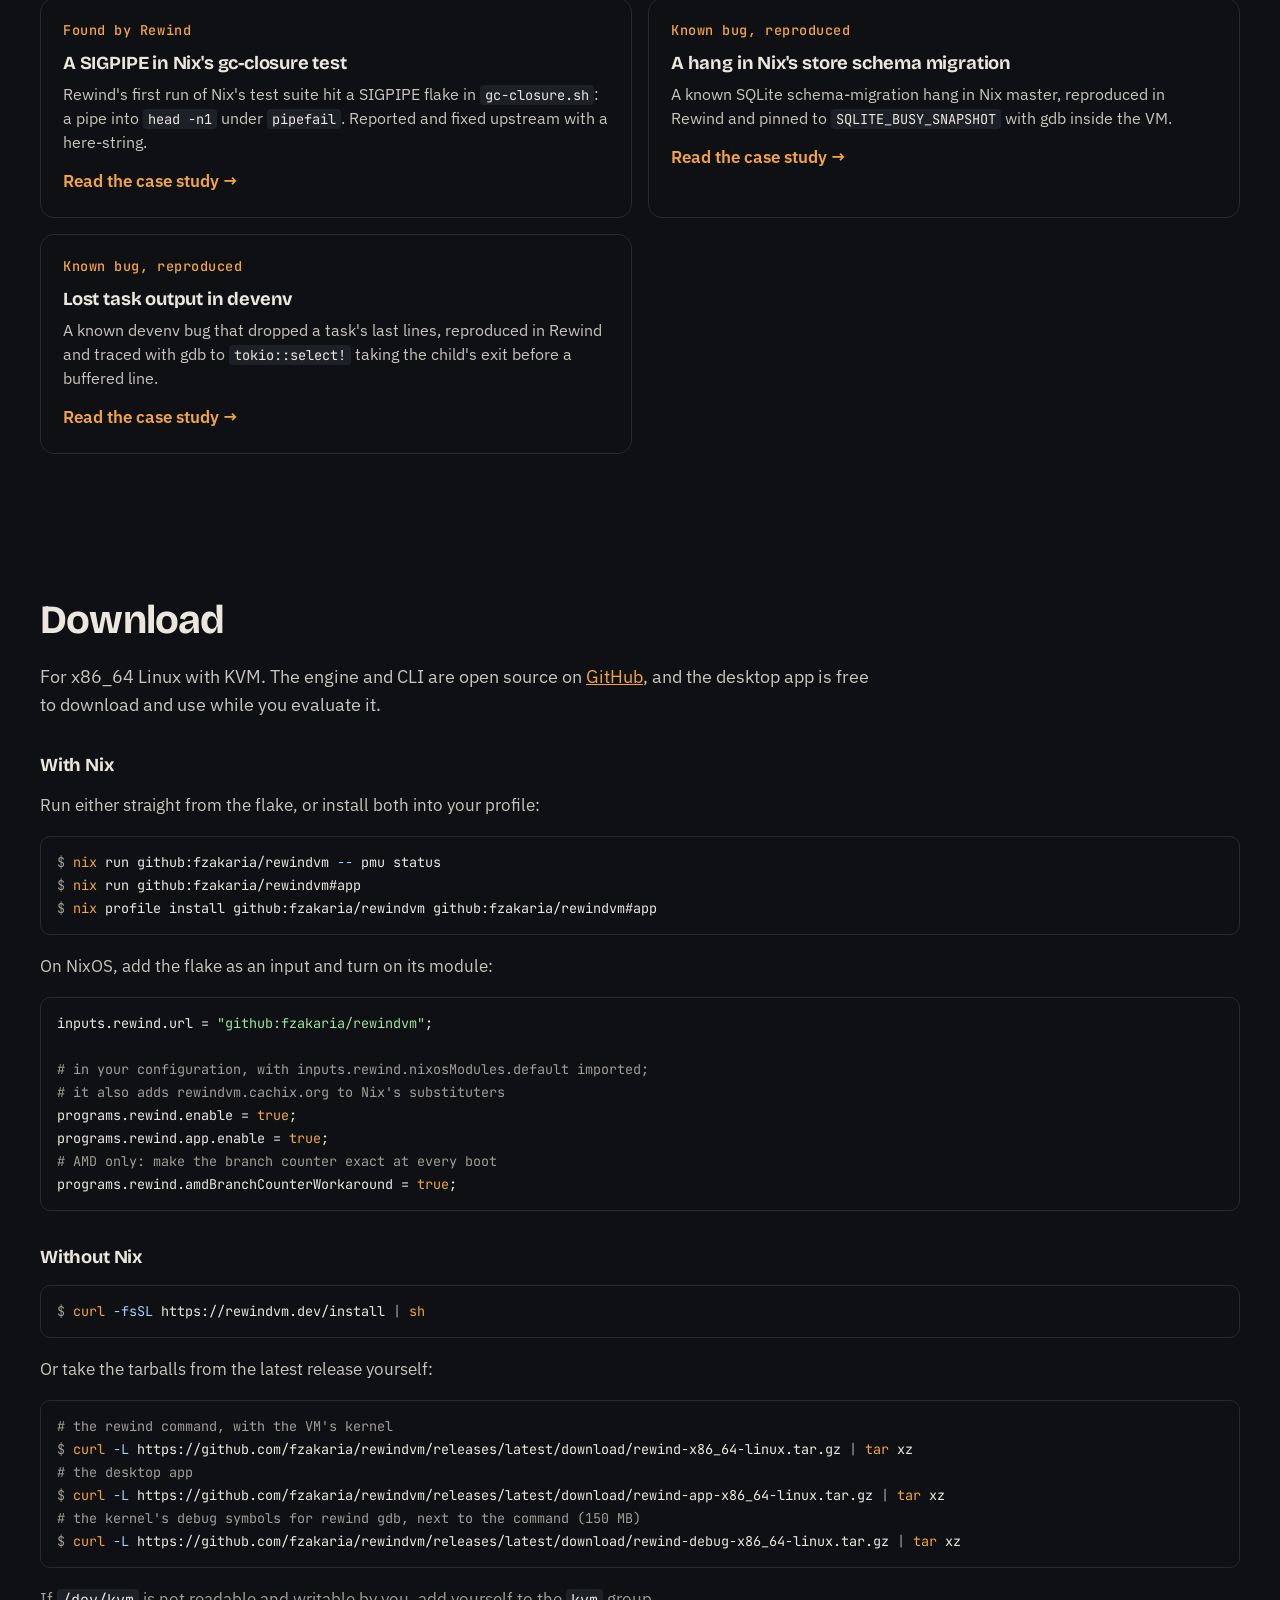
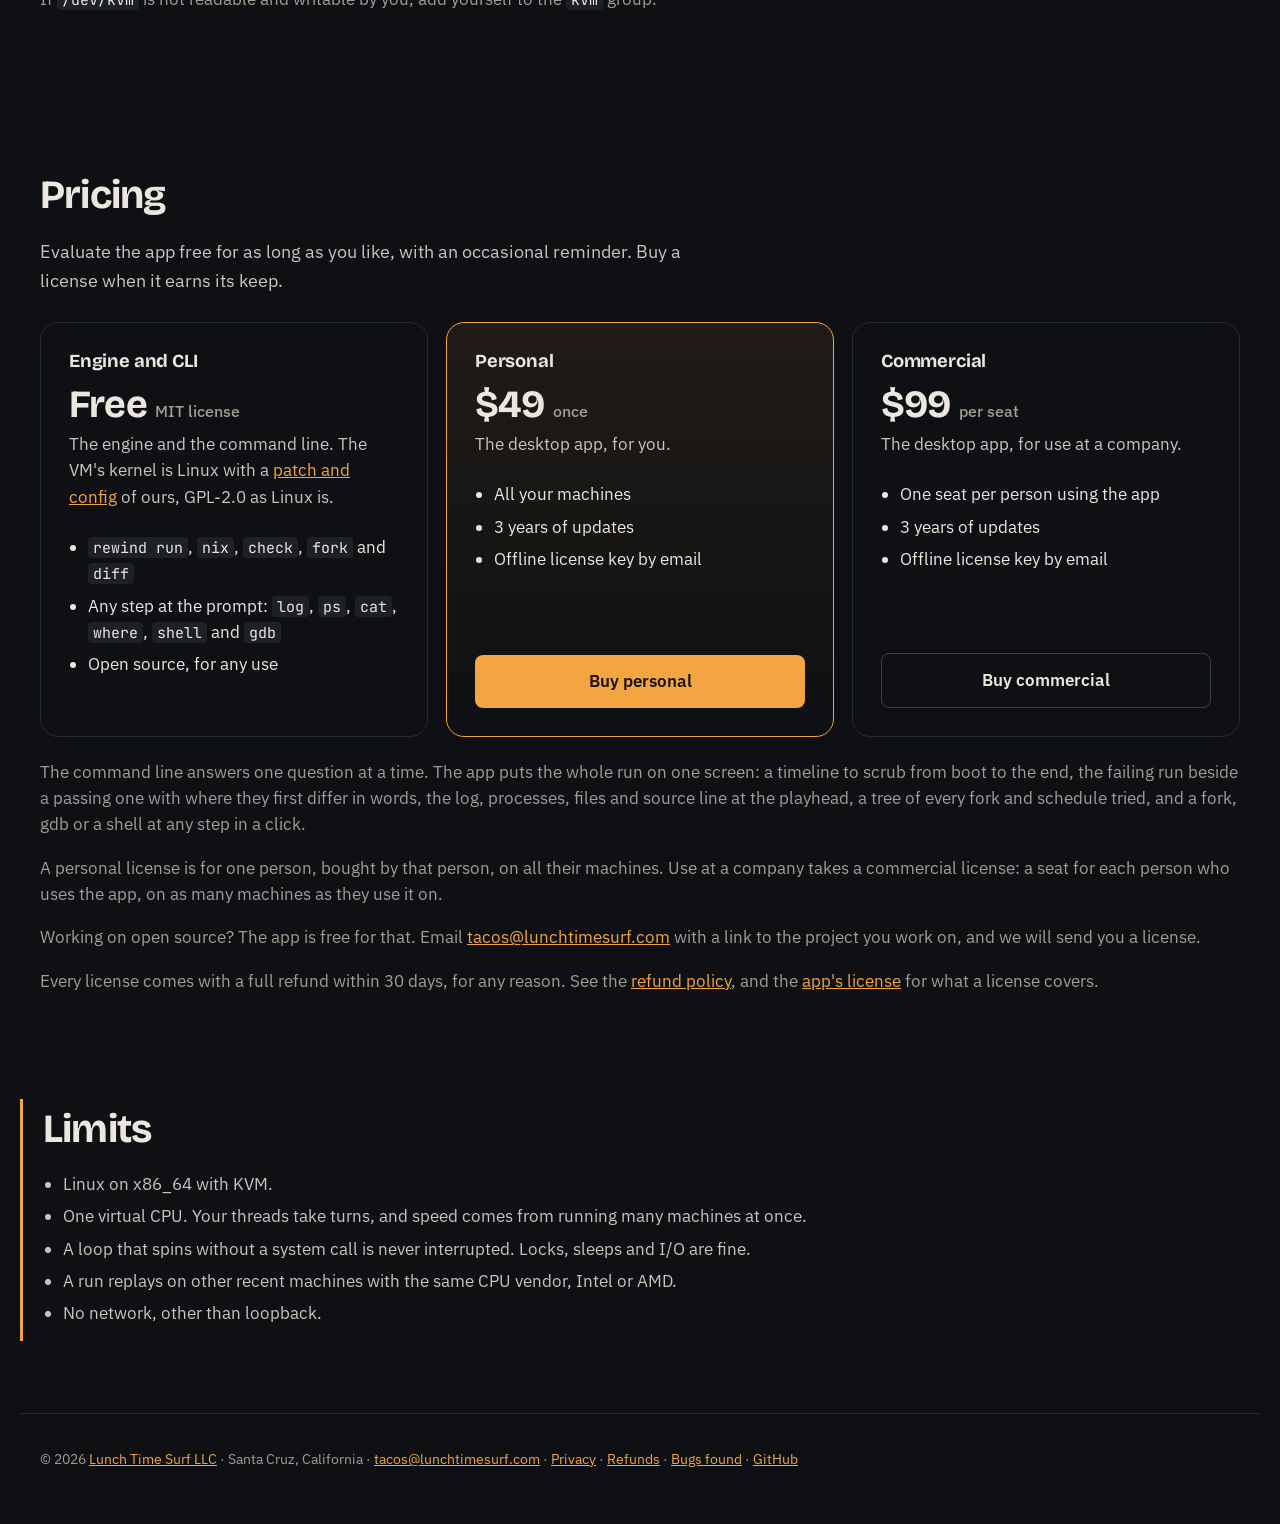
==== commit bf086e74: "Add a reproducible builds tutorial The tutorials cover flaky tests and races, and none shows what Re" ====
--- a/site/index.html
+++ b/site/index.html
@@ -774,7 +774,8 @@
         <p class="lede">
           The first two follow one real bug, a shutdown race in a small C thread pool, from install
           to fix; the third says what a correct run is; the fourth reaches a race between two lines
-          of code; the fifth is the rest of the tools. Every transcript in them is real output.
+          of code; the fifth finds why a build does not reproduce; the sixth is the rest of the
+          tools. Every transcript in them is real output.
         </p>
         <div class="grid swipe">
           <a class="card" href="tutorials/nix.html">
@@ -810,6 +811,15 @@
             <p>
               A race with no system call between its read and its store, which no schedule reaches
               until one line from the SDK puts a switch there.
+            </p>
+            <span class="card-link">Read the tutorial &rarr;</span>
+          </a>
+          <a class="card" href="tutorials/repro.html">
+            <span class="eyebrow">Reproducible builds</span>
+            <h3>Reproducible builds</h3>
+            <p>
+              Build a derivation under several seeds and directory orders, see which files differ,
+              and let <code>rewind blame</code> name the program that wrote the bytes.
             </p>
             <span class="card-link">Read the tutorial &rarr;</span>
           </a>
--- a/site/style.css
+++ b/site/style.css
@@ -334,6 +334,43 @@
   stroke-linejoin: round;
   animation: nudge 1.8s ease-in-out infinite;
 }
+/* Under the header's Viewer link, in the same hand as Try me: the note
+   hangs to the link's left, its arrow ending under the link. */
+.nav-viewer {
+  position: relative;
+  display: flex;
+}
+/* a.try-real, to outrank the header's rule for its links. */
+.nav-links a.try-real {
+  position: absolute;
+  top: 100%;
+  right: 50%;
+  display: flex;
+  align-items: flex-end;
+  gap: 2px;
+  color: var(--amber);
+  font: 600 1.3rem/1 var(--hand);
+  white-space: nowrap;
+}
+.try-real span {
+  padding-bottom: 2px;
+}
+.try-real svg {
+  width: 40px;
+  height: 34px;
+  flex-shrink: 0;
+  fill: none;
+  stroke: var(--amber);
+  stroke-width: 2.4;
+  stroke-linecap: round;
+  stroke-linejoin: round;
+}
+.nav-links a.try-real:hover {
+  color: var(--amber-hi);
+}
+.try-real:hover svg {
+  stroke: var(--amber-hi);
+}
 .try-me.gone {
   opacity: 0;
   visibility: hidden;
@@ -1094,23 +1131,28 @@
   box-shadow: 0 30px 80px rgba(0, 0, 0, 0.45);
 }
 
-/* The two-thread drawing in the points tutorial: scaled to the column, and
+/* The tutorials' drawings, the points tutorial's two threads and the repro
+   tutorial's blame chain and directory orders: scaled to the column, and
    scrolling sideways rather than shrinking under 560px. */
-.race {
+.race,
+.drawing {
   margin: 28px 0 0;
   overflow-x: auto;
 }
-.race svg {
+.race svg,
+.drawing svg {
   display: block;
   width: 100%;
   min-width: 560px;
   height: auto;
 }
-.race text {
+.race text,
+.drawing text {
   font-family: var(--mono);
   font-size: 13px;
 }
-.race figcaption {
+.race figcaption,
+.drawing figcaption {
   color: var(--muted);
   font-size: 0.9rem;
   margin-top: 10px;
